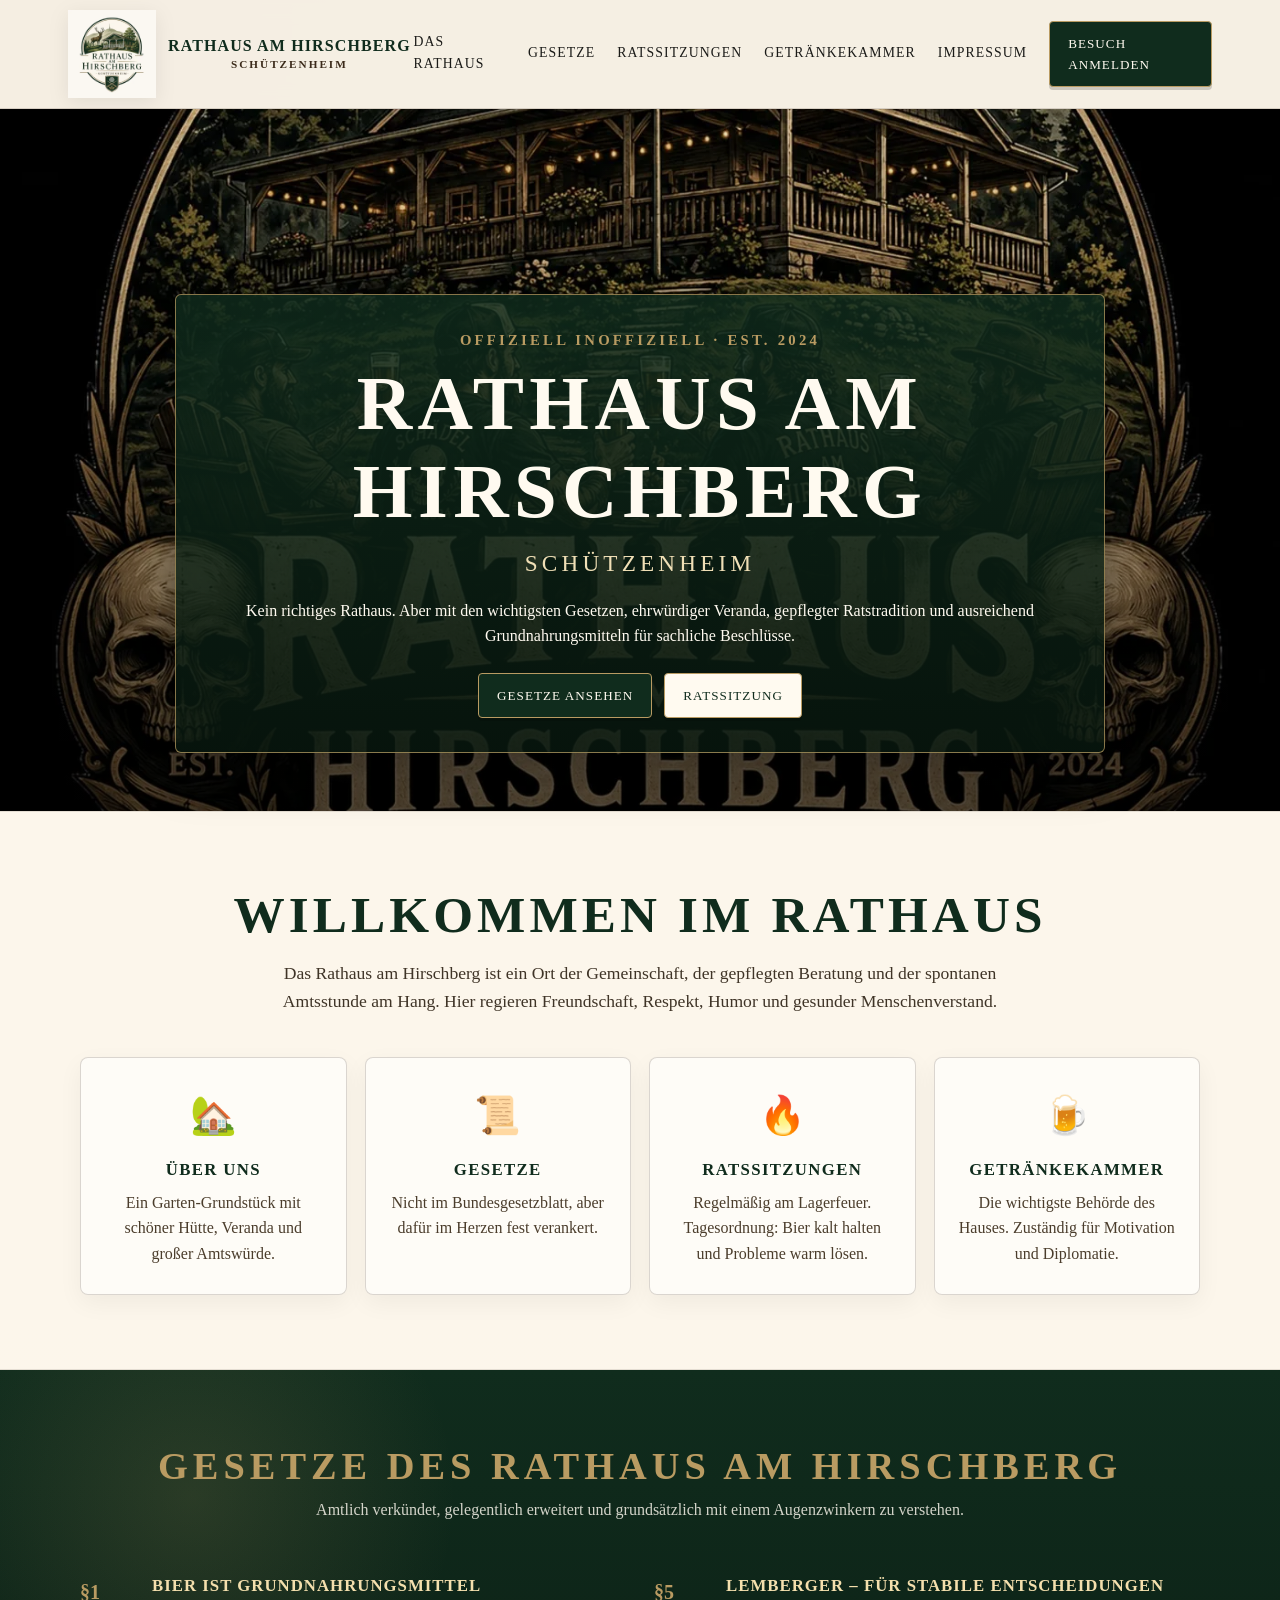
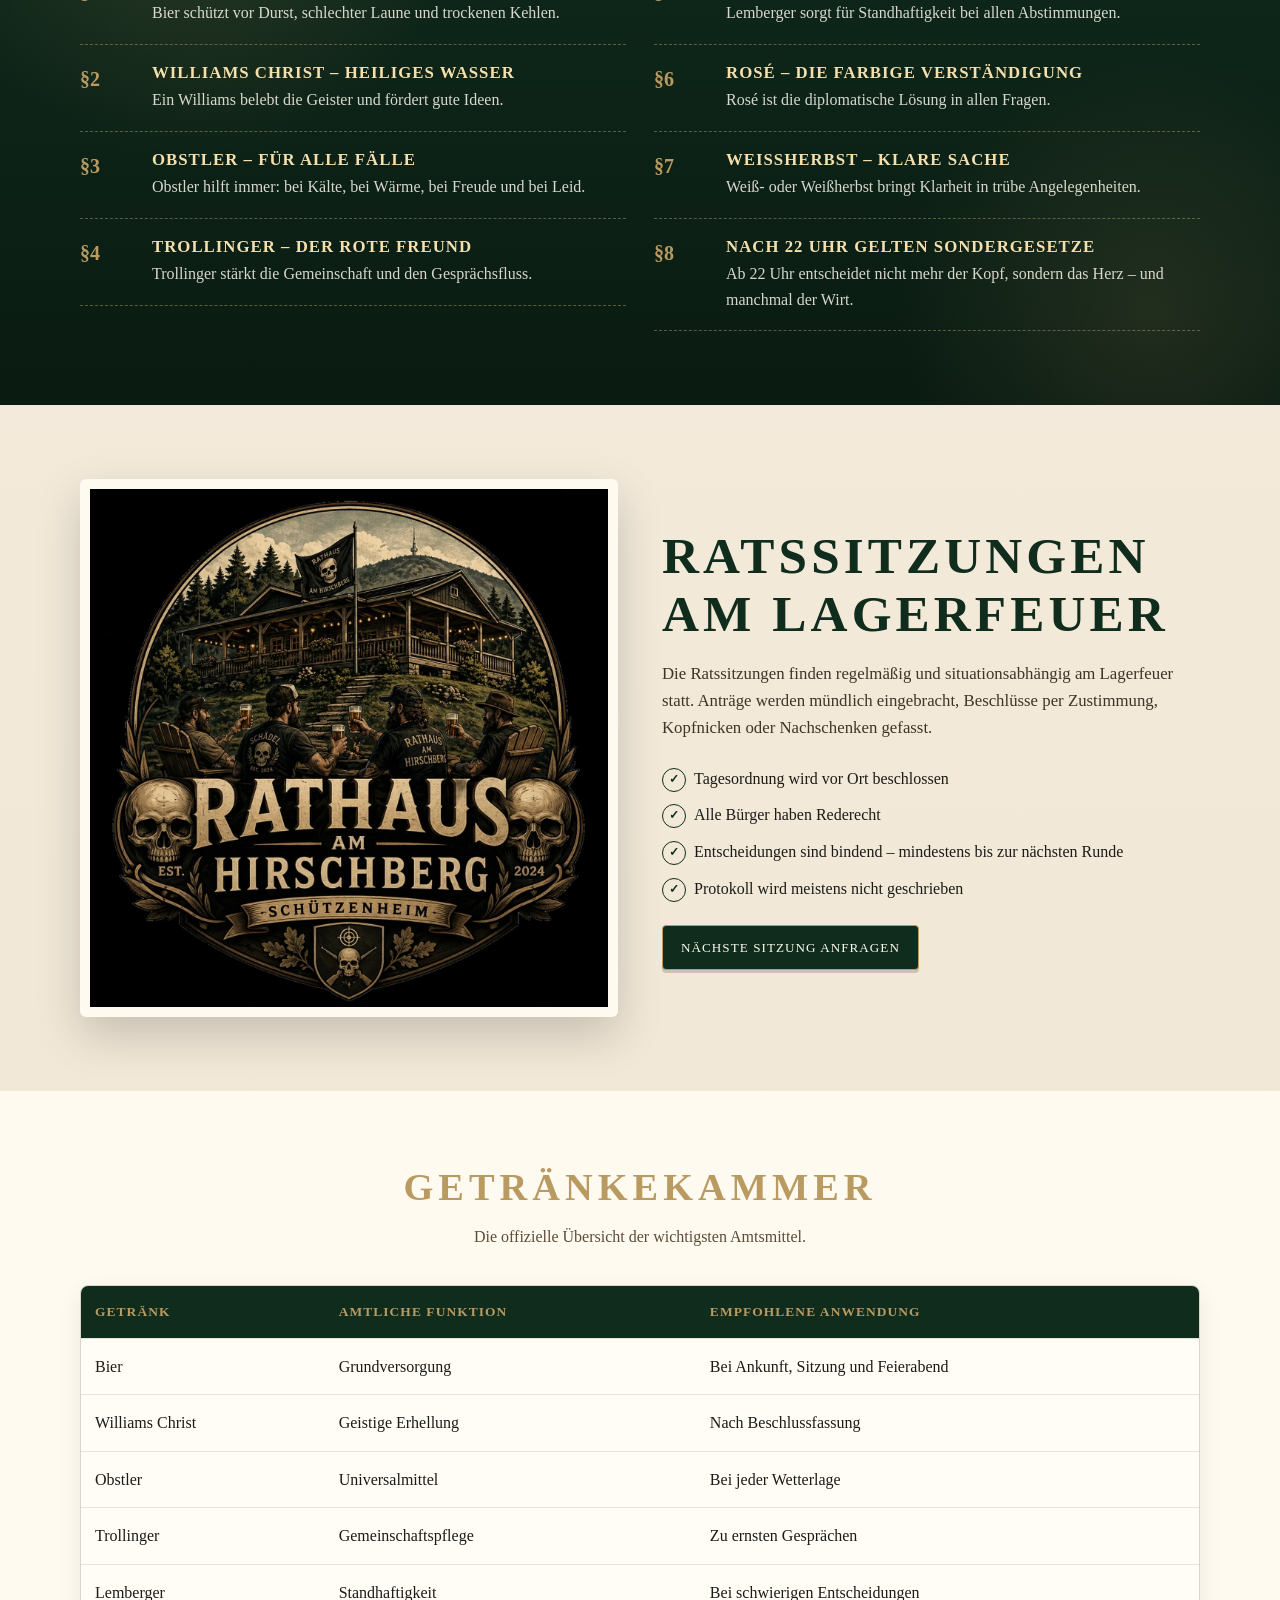
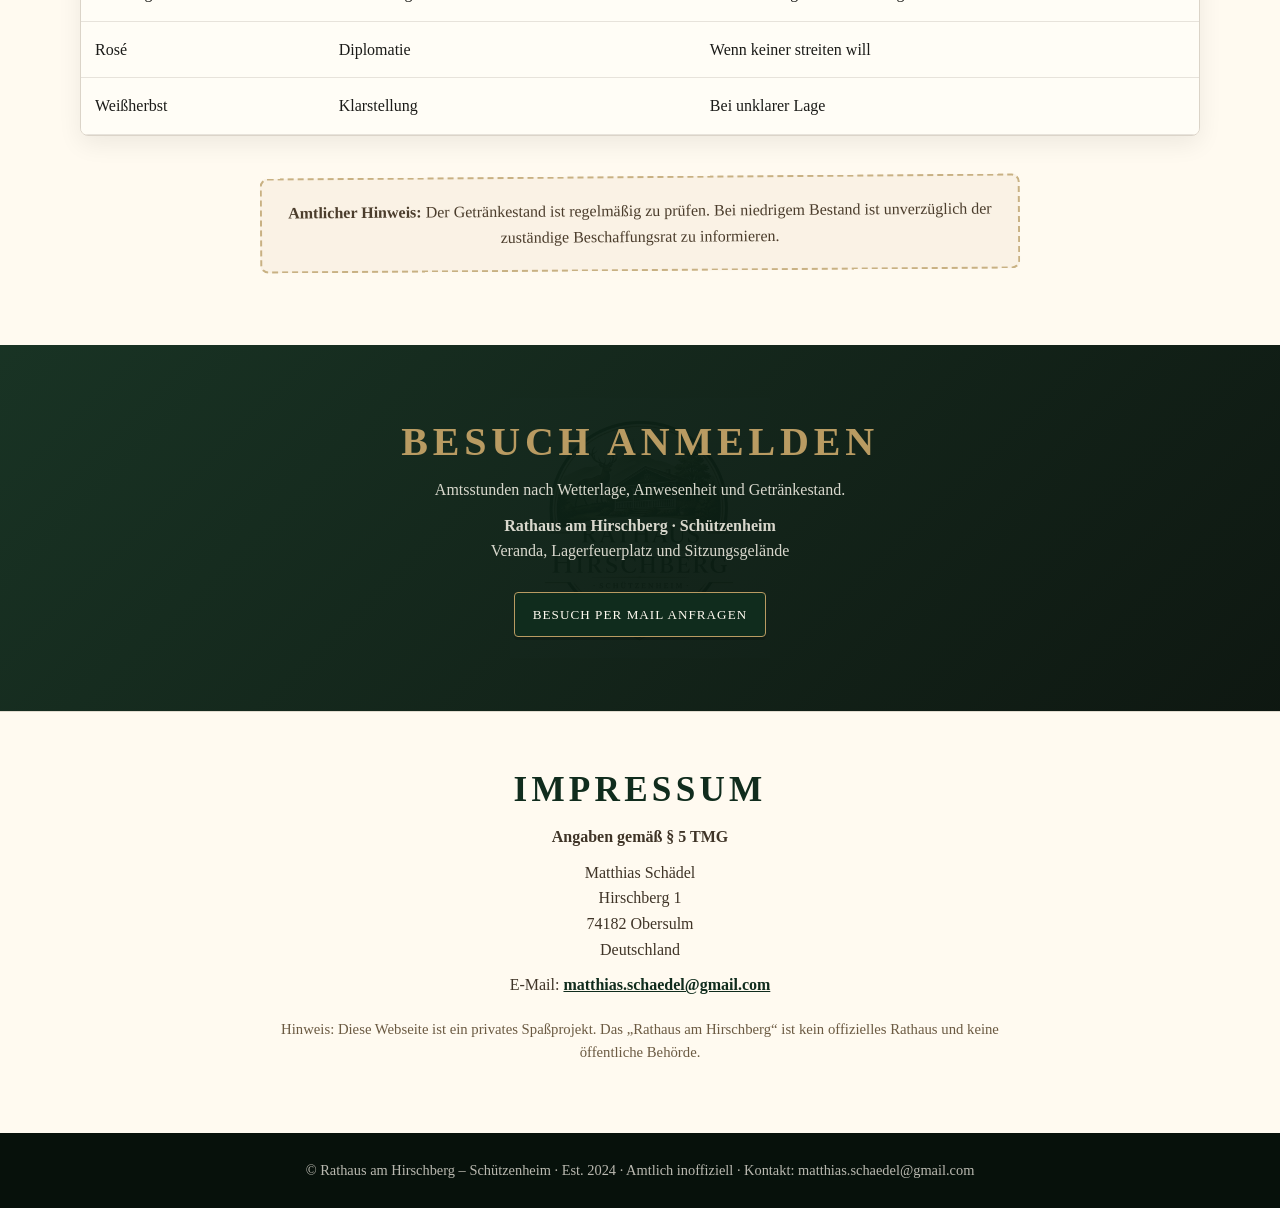
==== index.html @ fd81fd50 "Add files via upload" ====
<!DOCTYPE html>
<html lang="de">
<head>
  <meta charset="UTF-8" />
  <meta name="viewport" content="width=device-width, initial-scale=1.0" />
  <title>Rathaus am Hirschberg – Schützenheim</title>
  <meta name="description" content="Die offizielle, inoffizielle Webseite des Rathaus am Hirschberg – Schützenheim. Seriös im Auftritt, lustig im Betrieb." />
  <link rel="preload" as="image" href="betrieb-rathaus-hirschberg.webp" type="image/webp" />
  <link rel="icon" href="logo-rathaus-hirschberg.webp" type="image/webp" />

  <style>
    :root{
      --green:#102c1d;
      --green2:#193b27;
      --gold:#b99b62;
      --cream:#f5efe3;
      --paper:#fffaf0;
      --brown:#3b2a1a;
      --text:#1b1b18;
      --muted:#6c5b42;
      --shadow:0 18px 45px rgba(0,0,0,.18);
    }

    *{box-sizing:border-box}
    html{scroll-behavior:smooth}
    body{
      margin:0;
      font-family: Georgia, "Times New Roman", serif;
      color:var(--text);
      background:
        radial-gradient(circle at top left, rgba(185,155,98,.18), transparent 32rem),
        linear-gradient(180deg,var(--cream),#efe3cf);
      line-height:1.6;
    }

    img{max-width:100%;display:block}
    a{color:inherit;text-decoration:none}
    section{padding:74px 20px}
    .container{width:min(1120px,100%);margin:auto}

    .topbar{
      position:sticky;
      top:0;
      z-index:50;
      background:rgba(245,239,227,.96);
      border-bottom:1px solid rgba(59,42,26,.16);
      backdrop-filter: blur(10px);
    }

    .nav{
      width:min(1180px,100%);
      margin:auto;
      display:flex;
      align-items:center;
      justify-content:space-between;
      gap:16px;
      padding:10px 18px;
    }

    .brand{
      display:flex;
      align-items:center;
      gap:12px;
      color:var(--green);
      min-width:0;
    }

    .brand img{
      width:88px;
      height:auto;
      flex:0 0 auto;
      filter:drop-shadow(0 5px 10px rgba(0,0,0,.08));
    }

    .brand-title{
      font-weight:bold;
      letter-spacing:.07em;
      text-transform:uppercase;
      line-height:1.15;
      white-space:nowrap;
    }

    .brand-title small{
      display:block;
      font-size:.7rem;
      color:var(--brown);
      letter-spacing:.18em;
      text-align:center;
      margin-top:2px;
    }

    .links{
      display:flex;
      gap:22px;
      align-items:center;
      font-size:.86rem;
      text-transform:uppercase;
      letter-spacing:.08em;
    }

    .links a:not(.btn){
      padding:8px 0;
      border-bottom:2px solid transparent;
    }

    .links a:hover{
      color:var(--gold);
      border-color:var(--gold);
    }

    .btn{
      display:inline-flex;
      align-items:center;
      justify-content:center;
      gap:8px;
      background:var(--green);
      color:var(--paper);
      padding:11px 18px;
      border-radius:4px;
      border:1px solid var(--gold);
      text-transform:uppercase;
      font-size:.82rem;
      letter-spacing:.08em;
      box-shadow:0 3px 0 rgba(0,0,0,.16);
      transition:.18s ease;
      cursor:pointer;
    }

    .btn:hover{background:var(--green2);transform:translateY(-1px)}
    .btn.light{background:var(--paper);color:var(--green)}
    .btn.light:hover{background:#f0dfbd}

    .mobile-menu{
      display:none;
      position:relative;
    }

    .menu-toggle{
      display:none;
    }

    .hamburger{
      display:none;
      padding:9px 12px;
      border:1px solid rgba(59,42,26,.22);
      border-radius:5px;
      background:#fff8e8;
      color:var(--green);
      font-weight:bold;
      letter-spacing:.08em;
      text-transform:uppercase;
      font-size:.82rem;
    }

    .hero{
      min-height:78vh;
      min-height:78svh;
      background:
        linear-gradient(to bottom, rgba(0,0,0,.08), rgba(0,0,0,.18) 35%, rgba(0,0,0,.62)),
        url("betrieb-rathaus-hirschberg.webp") center/cover no-repeat;
      display:flex;
      align-items:flex-end;
      justify-content:center;
      text-align:center;
      color:var(--paper);
      padding:110px 20px 58px;
    }

    .hero-card{
      width:min(930px,100%);
      background:linear-gradient(180deg,rgba(16,44,29,.82),rgba(8,24,15,.82));
      border:1px solid rgba(185,155,98,.72);
      padding:34px 30px;
      box-shadow:0 18px 50px rgba(0,0,0,.38);
      border-radius:6px;
    }

    .eyebrow{
      margin:0 0 8px;
      text-transform:uppercase;
      letter-spacing:.22em;
      color:var(--gold);
      font-weight:bold;
      font-size:.92rem;
    }

    h1,h2,h3{line-height:1.15;margin:0;color:inherit}
    h1{
      font-size:clamp(2.35rem,6vw,5.2rem);
      letter-spacing:.07em;
      text-transform:uppercase;
      text-wrap:balance;
    }

    .subtitle{
      font-size:clamp(1.1rem,2.3vw,1.45rem);
      letter-spacing:.18em;
      text-transform:uppercase;
      margin:.5rem 0 1rem;
      color:#f0dfb6;
    }

    .hero p:last-child{
      font-size:clamp(1rem,2vw,1.16rem);
      margin:0 auto;
      max-width:790px;
      text-wrap:balance;
    }

    .quick-actions{
      display:flex;
      justify-content:center;
      flex-wrap:wrap;
      gap:12px;
      margin-top:24px;
    }

    .intro{
      text-align:center;
      background:rgba(255,250,240,.76);
      border-top:1px solid rgba(59,42,26,.12);
      border-bottom:1px solid rgba(59,42,26,.12);
    }

    .intro h2,
    .split h2,
    .drinks h2{
      color:var(--green);
      font-size:clamp(2rem,4vw,3.5rem);
      text-transform:uppercase;
      letter-spacing:.08em;
      margin-bottom:14px;
      text-wrap:balance;
    }

    .lead{
      max-width:780px;
      margin:0 auto;
      font-size:1.1rem;
      color:#3f3427;
    }

    .cards{
      display:grid;
      grid-template-columns:repeat(4,1fr);
      gap:18px;
      margin-top:42px;
    }

    .card{
      background:rgba(255,255,255,.62);
      border:1px solid rgba(59,42,26,.18);
      padding:28px 22px;
      min-height:220px;
      border-radius:8px;
      box-shadow:0 8px 24px rgba(0,0,0,.05);
    }

    .icon{font-size:2.35rem;margin-bottom:14px}
    .card h3{
      color:var(--green);
      text-transform:uppercase;
      letter-spacing:.08em;
      font-size:1.05rem;
      margin-bottom:10px;
    }
    .card p{margin:0;color:#4b3d2c}

    .laws{
      background:
        radial-gradient(circle at 15% 20%, rgba(185,155,98,.16), transparent 22%),
        radial-gradient(circle at 90% 85%, rgba(185,155,98,.13), transparent 20%),
        linear-gradient(180deg,var(--green),#0a1b12);
      color:var(--paper);
    }

    .section-title{
      text-align:center;
      margin-bottom:36px;
    }

    .section-title h2{
      color:var(--gold);
      text-transform:uppercase;
      letter-spacing:.13em;
      font-size:clamp(1.75rem,3vw,2.75rem);
      text-wrap:balance;
    }

    .section-title p{
      margin:8px auto 0;
      max-width:760px;
      color:rgba(255,250,240,.82);
    }

    .law-grid{
      display:grid;
      grid-template-columns:1fr 1fr;
      gap:28px;
    }

    .law{
      display:grid;
      grid-template-columns:56px 1fr;
      gap:16px;
      padding:18px 0;
      border-bottom:1px dashed rgba(185,155,98,.48);
    }

    .law-no{
      color:var(--gold);
      font-size:1.25rem;
      font-weight:bold;
    }

    .law h3{
      color:#f4dfad;
      font-size:1.05rem;
      text-transform:uppercase;
      letter-spacing:.06em;
      margin-bottom:5px;
    }

    .law p{margin:0;color:rgba(255,250,240,.84)}

    .split{
      display:grid;
      grid-template-columns:1fr 1fr;
      gap:44px;
      align-items:center;
    }

    .image-frame{
      border:10px solid var(--paper);
      box-shadow:var(--shadow);
      border-radius:6px;
      overflow:hidden;
      background:var(--paper);
    }

    .split p{color:#3f3427;font-size:1.05rem}

    .list{
      list-style:none;
      padding:0;
      margin:24px 0;
    }

    .list li{
      margin:11px 0;
      padding-left:32px;
      position:relative;
    }

    .list li::before{
      content:"✓";
      position:absolute;
      left:0;
      top:2px;
      color:var(--green);
      font-weight:bold;
      border:1px solid var(--green);
      width:22px;
      height:22px;
      border-radius:50%;
      text-align:center;
      line-height:20px;
      font-size:.78rem;
    }

    .drinks{
      background:var(--paper);
    }

    .table-wrap{
      overflow-x:auto;
      -webkit-overflow-scrolling:touch;
      border-radius:8px;
      box-shadow:0 8px 25px rgba(0,0,0,.07);
      border:1px solid rgba(59,42,26,.18);
    }

    .drink-table{
      width:100%;
      min-width:720px;
      border-collapse:collapse;
      background:#fffdf6;
    }

    .drink-table th,.drink-table td{
      text-align:left;
      padding:15px 14px;
      border-bottom:1px solid rgba(59,42,26,.12);
      vertical-align:top;
    }

    .drink-table th{
      background:var(--green);
      color:var(--gold);
      text-transform:uppercase;
      letter-spacing:.08em;
      font-size:.84rem;
    }

    .stamp{
      margin:40px auto 0;
      width:min(760px,100%);
      border:2px dashed rgba(185,155,98,.75);
      padding:20px;
      text-align:center;
      color:#4b3d2c;
      background:rgba(185,155,98,.08);
      border-radius:8px;
      transform:rotate(-.4deg);
    }

    .contact{
      background:
        linear-gradient(135deg,rgba(16,44,29,.96),rgba(7,17,11,.97)),
        url("logo-rathaus-hirschberg.webp") center/260px no-repeat;
      color:var(--paper);
      text-align:center;
    }

    .contact h2{
      color:var(--gold);
      text-transform:uppercase;
      letter-spacing:.12em;
      font-size:clamp(1.8rem,4vw,2.5rem);
      margin-bottom:12px;
    }

    .contact p{max-width:720px;margin:10px auto;color:rgba(255,250,240,.84)}
    .contact .btn{margin-top:18px}


    .impressum{
      background:var(--paper);
      color:var(--text);
      text-align:center;
      border-top:1px solid rgba(59,42,26,.15);
      padding:58px 20px;
    }
    .impressum h2{
      color:var(--green);
      text-transform:uppercase;
      letter-spacing:.12em;
      font-size:clamp(1.6rem,3vw,2.2rem);
      margin-bottom:14px;
    }
    .impressum p{
      max-width:760px;
      margin:10px auto;
      color:#3f3427;
    }
    .impressum a{
      color:var(--green);
      text-decoration:underline;
      font-weight:bold;
    }
    .impressum .small{
      font-size:.92rem;
      color:#6b5a42;
      margin-top:20px;
    }

    footer{
      background:#07110b;
      color:rgba(255,250,240,.72);
      text-align:center;
      padding:26px 20px;
      font-size:.9rem;
    }

    @media (max-width:980px){
      .links{display:none}
      .hamburger{display:inline-flex}
      .mobile-menu{
        display:block;
      }
      .mobile-panel{
        display:none;
        position:absolute;
        right:0;
        top:46px;
        width:min(86vw,320px);
        background:var(--paper);
        border:1px solid rgba(59,42,26,.2);
        border-radius:8px;
        box-shadow:var(--shadow);
        overflow:hidden;
      }
      .mobile-panel a{
        display:block;
        padding:15px 18px;
        border-bottom:1px solid rgba(59,42,26,.12);
        text-transform:uppercase;
        letter-spacing:.08em;
        font-size:.9rem;
        color:var(--green);
      }
      .mobile-panel a:last-child{border-bottom:0}
      .menu-toggle:checked ~ .mobile-panel{display:block}

      .cards{grid-template-columns:1fr 1fr}
      .law-grid,.split{grid-template-columns:1fr}
      .split .image-frame{order:-1}
    }

    @media (max-width:650px){
      section{padding:56px 16px}
      .nav{padding:8px 12px}
      .brand{gap:9px}
      .brand img{width:64px}
      .brand-title{
        font-size:.9rem;
        letter-spacing:.04em;
      }
      .brand-title small{
        font-size:.58rem;
        letter-spacing:.12em;
      }
      .hamburger{
        padding:8px 10px;
        font-size:.76rem;
      }

      .hero{
        min-height:78svh;
        padding:90px 14px 24px;
        background-position:center top;
      }

      .hero-card{
        padding:22px 16px;
        border-radius:8px;
      }

      .eyebrow{
        font-size:.78rem;
        letter-spacing:.14em;
      }

      h1{
        font-size:2.2rem;
        letter-spacing:.04em;
      }

      .subtitle{
        font-size:.95rem;
        letter-spacing:.12em;
      }

      .quick-actions .btn{
        width:100%;
        max-width:300px;
      }

      .cards{grid-template-columns:1fr}
      .card{
        min-height:auto;
        padding:24px 20px;
      }

      .law{
        grid-template-columns:46px 1fr;
        gap:12px;
        padding:16px 0;
      }

      .law h3{font-size:.96rem}
      .law p{font-size:.95rem}

      .image-frame{
        border-width:6px;
      }

      .stamp{
        padding:16px;
        font-size:.95rem;
      }
    }

    @media (max-width:380px){
      .brand-title{display:none}
      .brand img{width:70px}
      h1{font-size:1.95rem}
    }
  </style>
</head>

<body>
  <header class="topbar">
    <nav class="nav">
      <a class="brand" href="#home" aria-label="Zur Startseite">
        <img src="logo-rathaus-hirschberg.webp" alt="Logo Rathaus am Hirschberg">
        <span class="brand-title">Rathaus am Hirschberg <small>Schützenheim</small></span>
      </a>

      <div class="links">
        <a href="#rathaus">Das Rathaus</a>
        <a href="#gesetze">Gesetze</a>
        <a href="#ratssitzungen">Ratssitzungen</a>
        <a href="#getraenke">Getränkekammer</a>
        <a href="#impressum">Impressum</a>
        <a class="btn" href="#kontakt">Besuch anmelden</a>
      </div>

      <div class="mobile-menu">
        <input class="menu-toggle" type="checkbox" id="menu-toggle" />
        <label class="hamburger" for="menu-toggle">Menü</label>
        <div class="mobile-panel">
          <a href="#rathaus">Das Rathaus</a>
          <a href="#gesetze">Gesetze</a>
          <a href="#ratssitzungen">Ratssitzungen</a>
          <a href="#getraenke">Getränkekammer</a>
          <a href="#impressum">Impressum</a>
          <a href="#kontakt">Besuch anmelden</a>
        </div>
      </div>
    </nav>
  </header>

  <main id="home">
    <section class="hero">
      <div class="hero-card">
        <p class="eyebrow">Offiziell inoffiziell · Est. 2024</p>
        <h1>Rathaus am Hirschberg</h1>
        <div class="subtitle">Schützenheim</div>
        <p>Kein richtiges Rathaus. Aber mit den wichtigsten Gesetzen, ehrwürdiger Veranda, gepflegter Ratstradition und ausreichend Grundnahrungsmitteln für sachliche Beschlüsse.</p>
        <div class="quick-actions">
          <a class="btn" href="#gesetze">Gesetze ansehen</a>
          <a class="btn light" href="#ratssitzungen">Ratssitzung</a>
        </div>
      </div>
    </section>

    <section class="intro" id="rathaus">
      <div class="container">
        <h2>Willkommen im Rathaus</h2>
        <p class="lead">Das Rathaus am Hirschberg ist ein Ort der Gemeinschaft, der gepflegten Beratung und der spontanen Amtsstunde am Hang. Hier regieren Freundschaft, Respekt, Humor und gesunder Menschenverstand.</p>

        <div class="cards">
          <div class="card">
            <div class="icon">🏡</div>
            <h3>Über uns</h3>
            <p>Ein Garten-Grundstück mit schöner Hütte, Veranda und großer Amtswürde.</p>
          </div>
          <div class="card">
            <div class="icon">📜</div>
            <h3>Gesetze</h3>
            <p>Nicht im Bundesgesetzblatt, aber dafür im Herzen fest verankert.</p>
          </div>
          <div class="card">
            <div class="icon">🔥</div>
            <h3>Ratssitzungen</h3>
            <p>Regelmäßig am Lagerfeuer. Tagesordnung: Bier kalt halten und Probleme warm lösen.</p>
          </div>
          <div class="card">
            <div class="icon">🍺</div>
            <h3>Getränkekammer</h3>
            <p>Die wichtigste Behörde des Hauses. Zuständig für Motivation und Diplomatie.</p>
          </div>
        </div>
      </div>
    </section>

    <section class="laws" id="gesetze">
      <div class="container">
        <div class="section-title">
          <h2>Gesetze des Rathaus am Hirschberg</h2>
          <p>Amtlich verkündet, gelegentlich erweitert und grundsätzlich mit einem Augenzwinkern zu verstehen.</p>
        </div>

        <div class="law-grid">
          <div>
            <article class="law"><div class="law-no">§1</div><div><h3>Bier ist Grundnahrungsmittel</h3><p>Bier schützt vor Durst, schlechter Laune und trockenen Kehlen.</p></div></article>
            <article class="law"><div class="law-no">§2</div><div><h3>Williams Christ – heiliges Wasser</h3><p>Ein Williams belebt die Geister und fördert gute Ideen.</p></div></article>
            <article class="law"><div class="law-no">§3</div><div><h3>Obstler – für alle Fälle</h3><p>Obstler hilft immer: bei Kälte, bei Wärme, bei Freude und bei Leid.</p></div></article>
            <article class="law"><div class="law-no">§4</div><div><h3>Trollinger – der rote Freund</h3><p>Trollinger stärkt die Gemeinschaft und den Gesprächsfluss.</p></div></article>
          </div>
          <div>
            <article class="law"><div class="law-no">§5</div><div><h3>Lemberger – für stabile Entscheidungen</h3><p>Lemberger sorgt für Standhaftigkeit bei allen Abstimmungen.</p></div></article>
            <article class="law"><div class="law-no">§6</div><div><h3>Rosé – die farbige Verständigung</h3><p>Rosé ist die diplomatische Lösung in allen Fragen.</p></div></article>
            <article class="law"><div class="law-no">§7</div><div><h3>Weißherbst – klare Sache</h3><p>Weiß- oder Weißherbst bringt Klarheit in trübe Angelegenheiten.</p></div></article>
            <article class="law"><div class="law-no">§8</div><div><h3>Nach 22 Uhr gelten Sondergesetze</h3><p>Ab 22 Uhr entscheidet nicht mehr der Kopf, sondern das Herz – und manchmal der Wirt.</p></div></article>
          </div>
        </div>
      </div>
    </section>

    <section id="ratssitzungen">
      <div class="container split">
        <div class="image-frame">
          <img src="betrieb-rathaus-hirschberg.webp" alt="Ratsbetrieb am Hirschberg">
        </div>
        <div>
          <h2>Ratssitzungen am Lagerfeuer</h2>
          <p>Die Ratssitzungen finden regelmäßig und situationsabhängig am Lagerfeuer statt. Anträge werden mündlich eingebracht, Beschlüsse per Zustimmung, Kopfnicken oder Nachschenken gefasst.</p>
          <ul class="list">
            <li>Tagesordnung wird vor Ort beschlossen</li>
            <li>Alle Bürger haben Rederecht</li>
            <li>Entscheidungen sind bindend – mindestens bis zur nächsten Runde</li>
            <li>Protokoll wird meistens nicht geschrieben</li>
          </ul>
          <a class="btn" href="#kontakt">Nächste Sitzung anfragen</a>
        </div>
      </div>
    </section>

    <section class="drinks" id="getraenke">
      <div class="container">
        <div class="section-title">
          <h2>Getränkekammer</h2>
          <p style="color:#5b4c38">Die offizielle Übersicht der wichtigsten Amtsmittel.</p>
        </div>

        <div class="table-wrap">
          <table class="drink-table">
            <thead>
              <tr>
                <th>Getränk</th>
                <th>Amtliche Funktion</th>
                <th>Empfohlene Anwendung</th>
              </tr>
            </thead>
            <tbody>
              <tr><td>Bier</td><td>Grundversorgung</td><td>Bei Ankunft, Sitzung und Feierabend</td></tr>
              <tr><td>Williams Christ</td><td>Geistige Erhellung</td><td>Nach Beschlussfassung</td></tr>
              <tr><td>Obstler</td><td>Universalmittel</td><td>Bei jeder Wetterlage</td></tr>
              <tr><td>Trollinger</td><td>Gemeinschaftspflege</td><td>Zu ernsten Gesprächen</td></tr>
              <tr><td>Lemberger</td><td>Standhaftigkeit</td><td>Bei schwierigen Entscheidungen</td></tr>
              <tr><td>Rosé</td><td>Diplomatie</td><td>Wenn keiner streiten will</td></tr>
              <tr><td>Weißherbst</td><td>Klarstellung</td><td>Bei unklarer Lage</td></tr>
            </tbody>
          </table>
        </div>

        <div class="stamp">
          <strong>Amtlicher Hinweis:</strong> Der Getränkestand ist regelmäßig zu prüfen. Bei niedrigem Bestand ist unverzüglich der zuständige Beschaffungsrat zu informieren.
        </div>
      </div>
    </section>

    <section class="contact" id="kontakt">
      <div class="container">
        <h2>Besuch anmelden</h2>
        <p>Amtsstunden nach Wetterlage, Anwesenheit und Getränkestand.</p>
        <p><strong>Rathaus am Hirschberg · Schützenheim</strong><br>Veranda, Lagerfeuerplatz und Sitzungsgelände</p>
        <a class="btn" href="mailto:matthias.schaedel@gmail.com?subject=Besuchsanfrage Rathaus am Hirschberg">Besuch per Mail anfragen</a>
      </div>
    </section>

    <section class="impressum" id="impressum">
      <div class="container">
        <h2>Impressum</h2>
        <p><strong>Angaben gemäß § 5 TMG</strong></p>
        <p>
          Matthias Schädel<br>
          Hirschberg 1<br>
          74182 Obersulm<br>
          Deutschland
        </p>
        <p>
          E-Mail: <a href="mailto:matthias.schaedel@gmail.com">matthias.schaedel@gmail.com</a>
        </p>
        <p class="small">
          Hinweis: Diese Webseite ist ein privates Spaßprojekt. Das „Rathaus am Hirschberg“ ist kein offizielles Rathaus und keine öffentliche Behörde.
        </p>
      </div>
    </section>
  </main>

  <footer>
    © Rathaus am Hirschberg – Schützenheim · Est. 2024 · Amtlich inoffiziell · Kontakt: matthias.schaedel@gmail.com
  </footer>
</body>
</html>
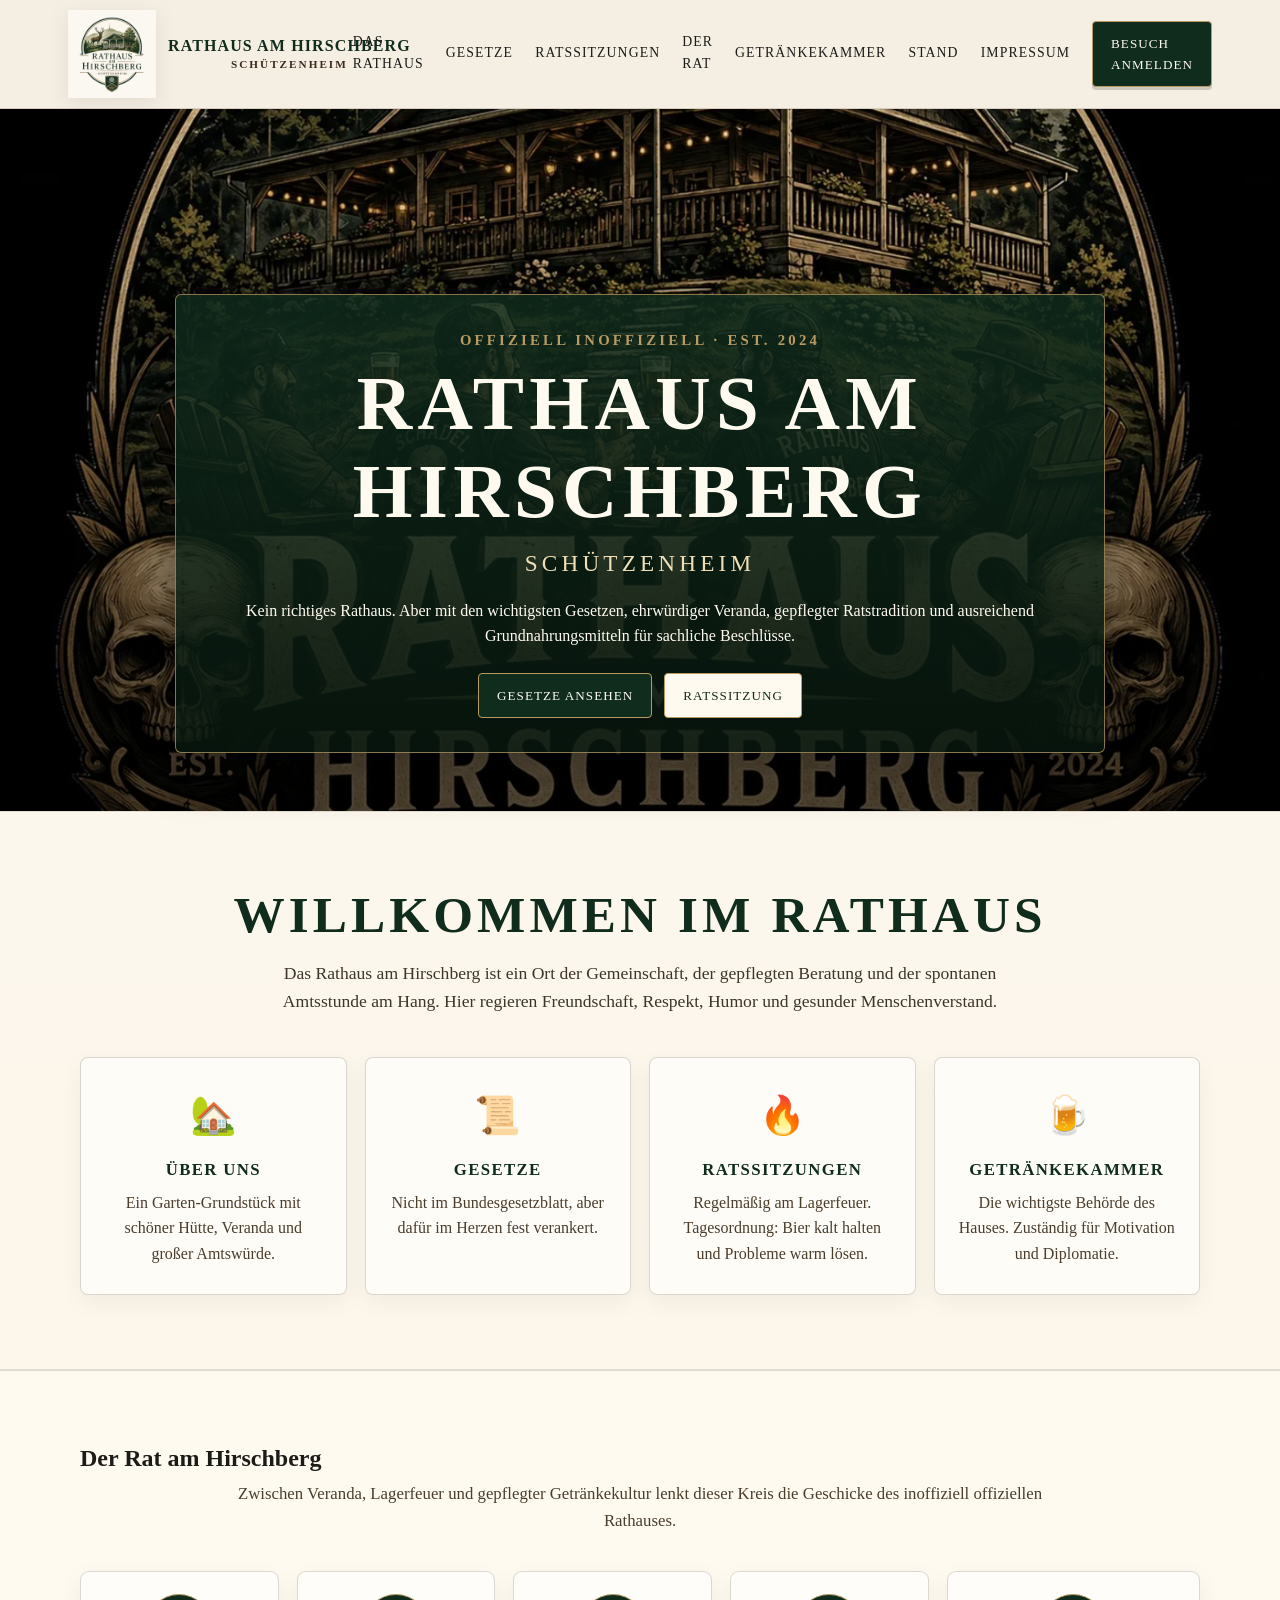
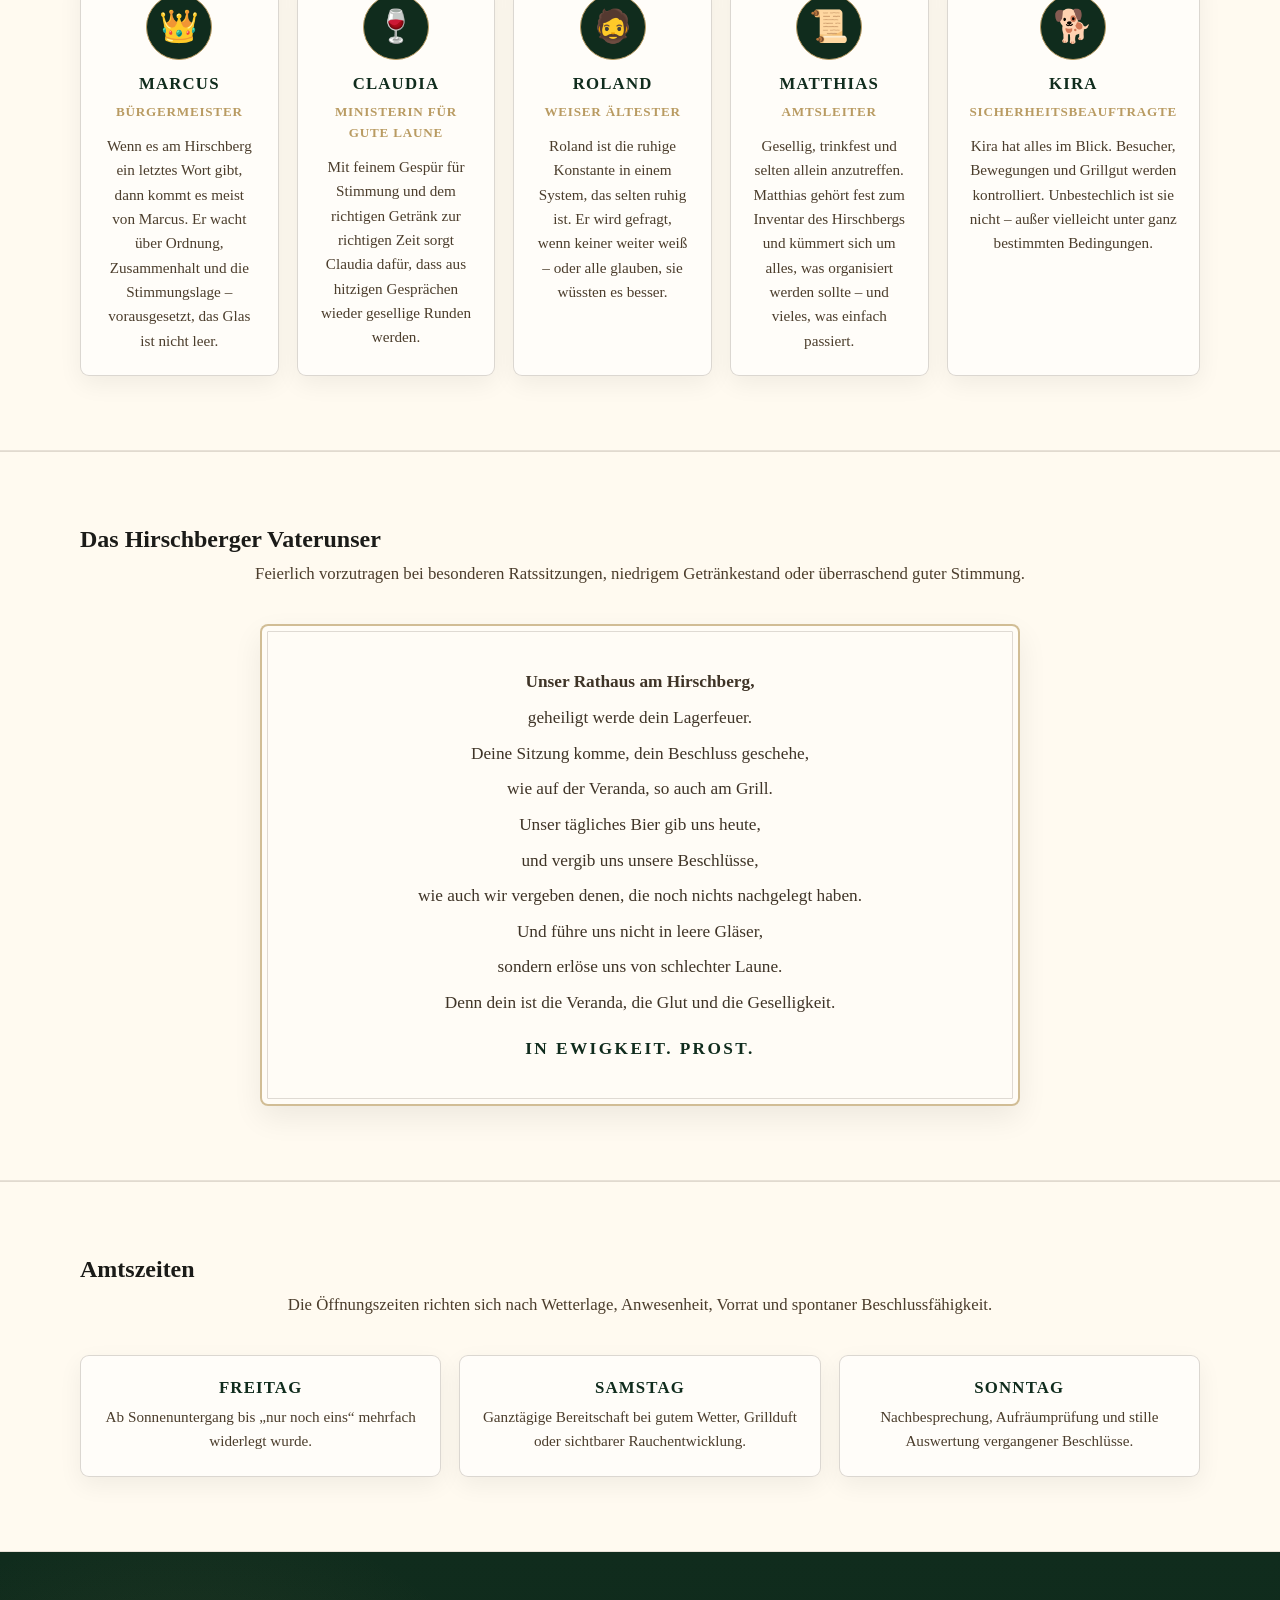
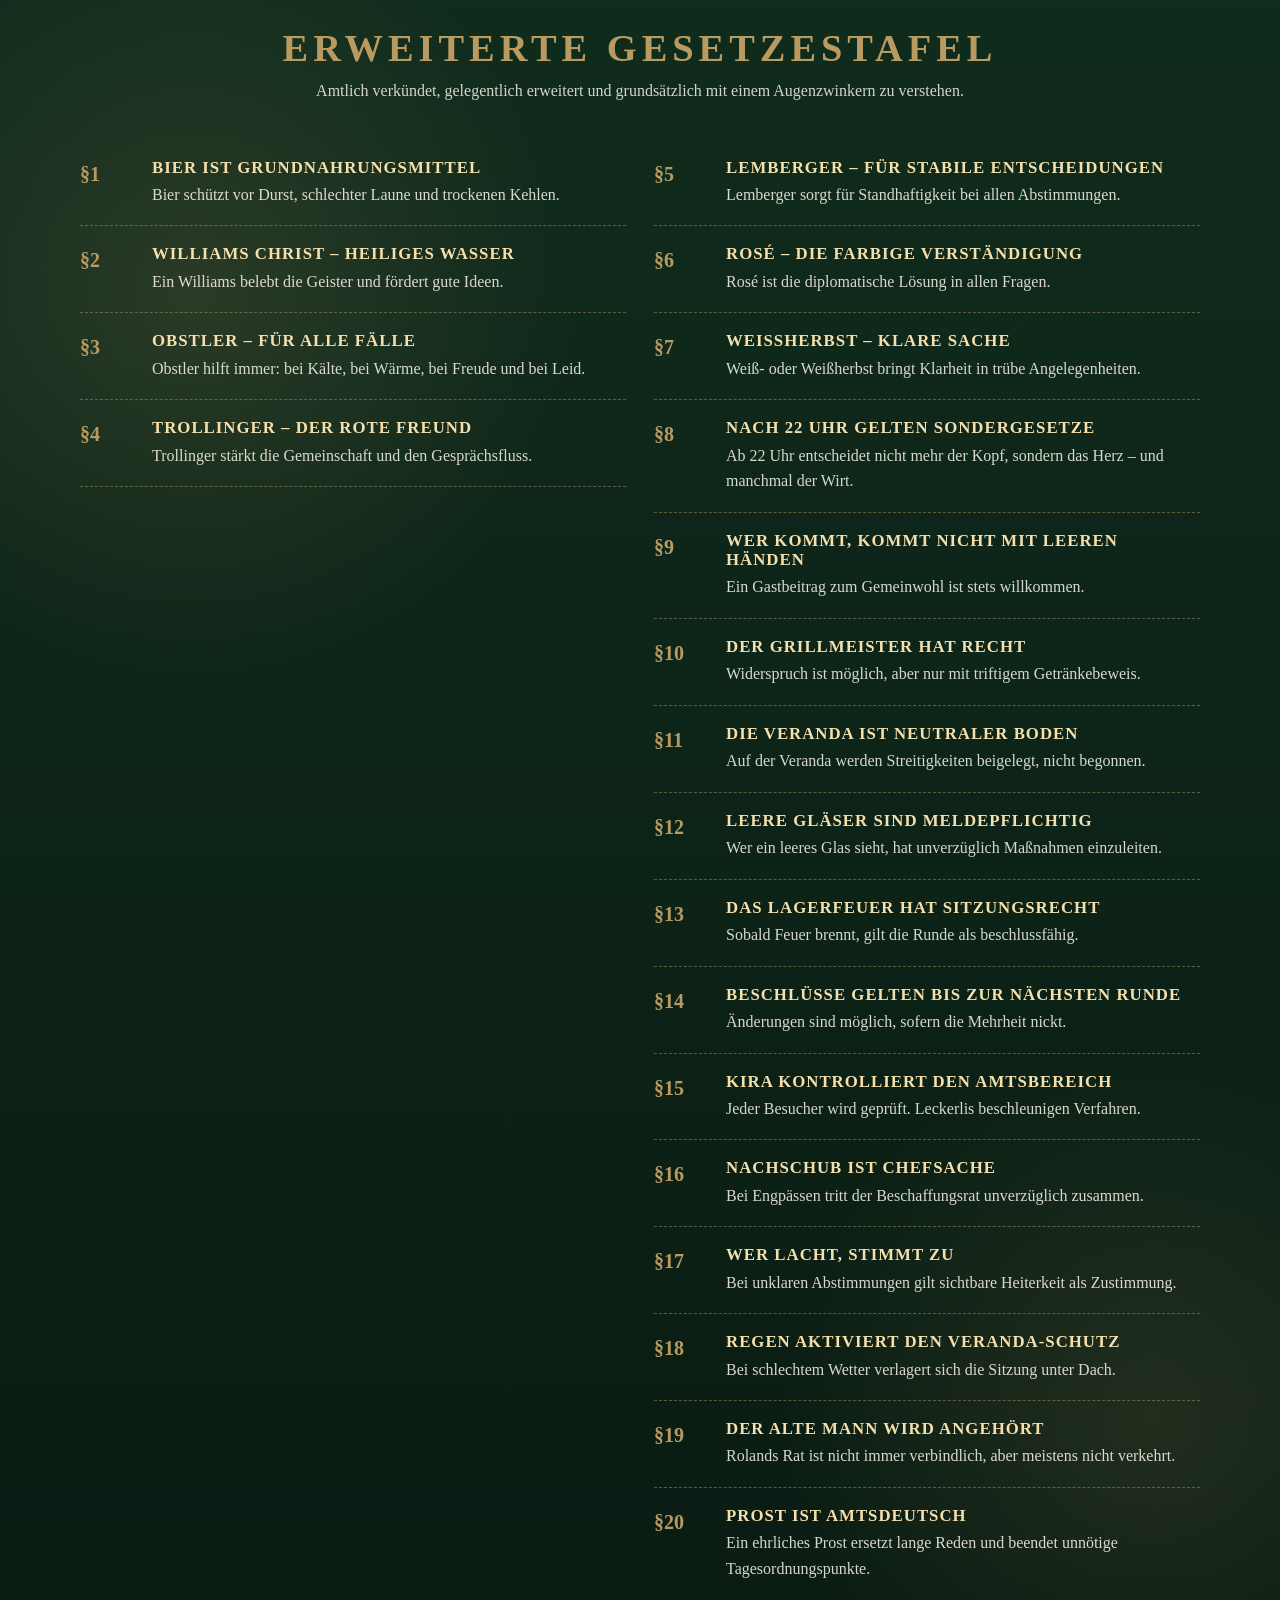
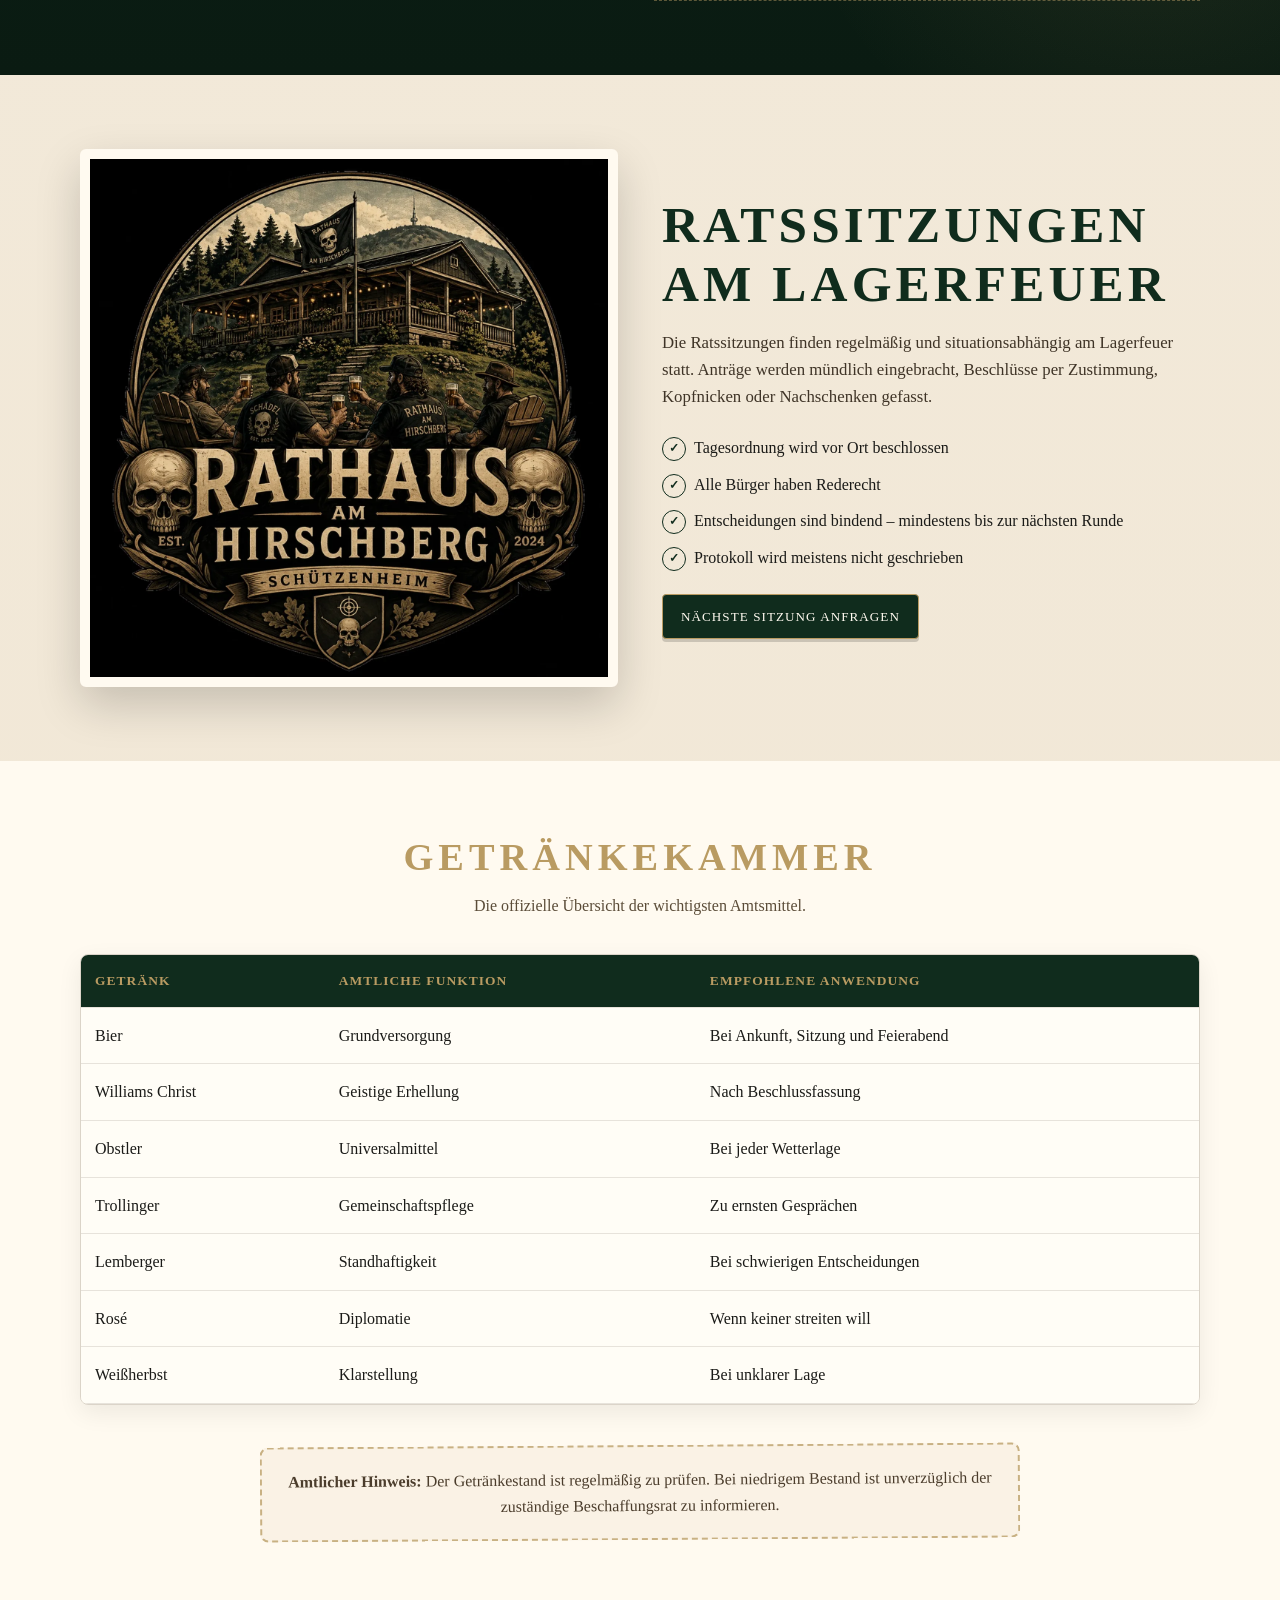
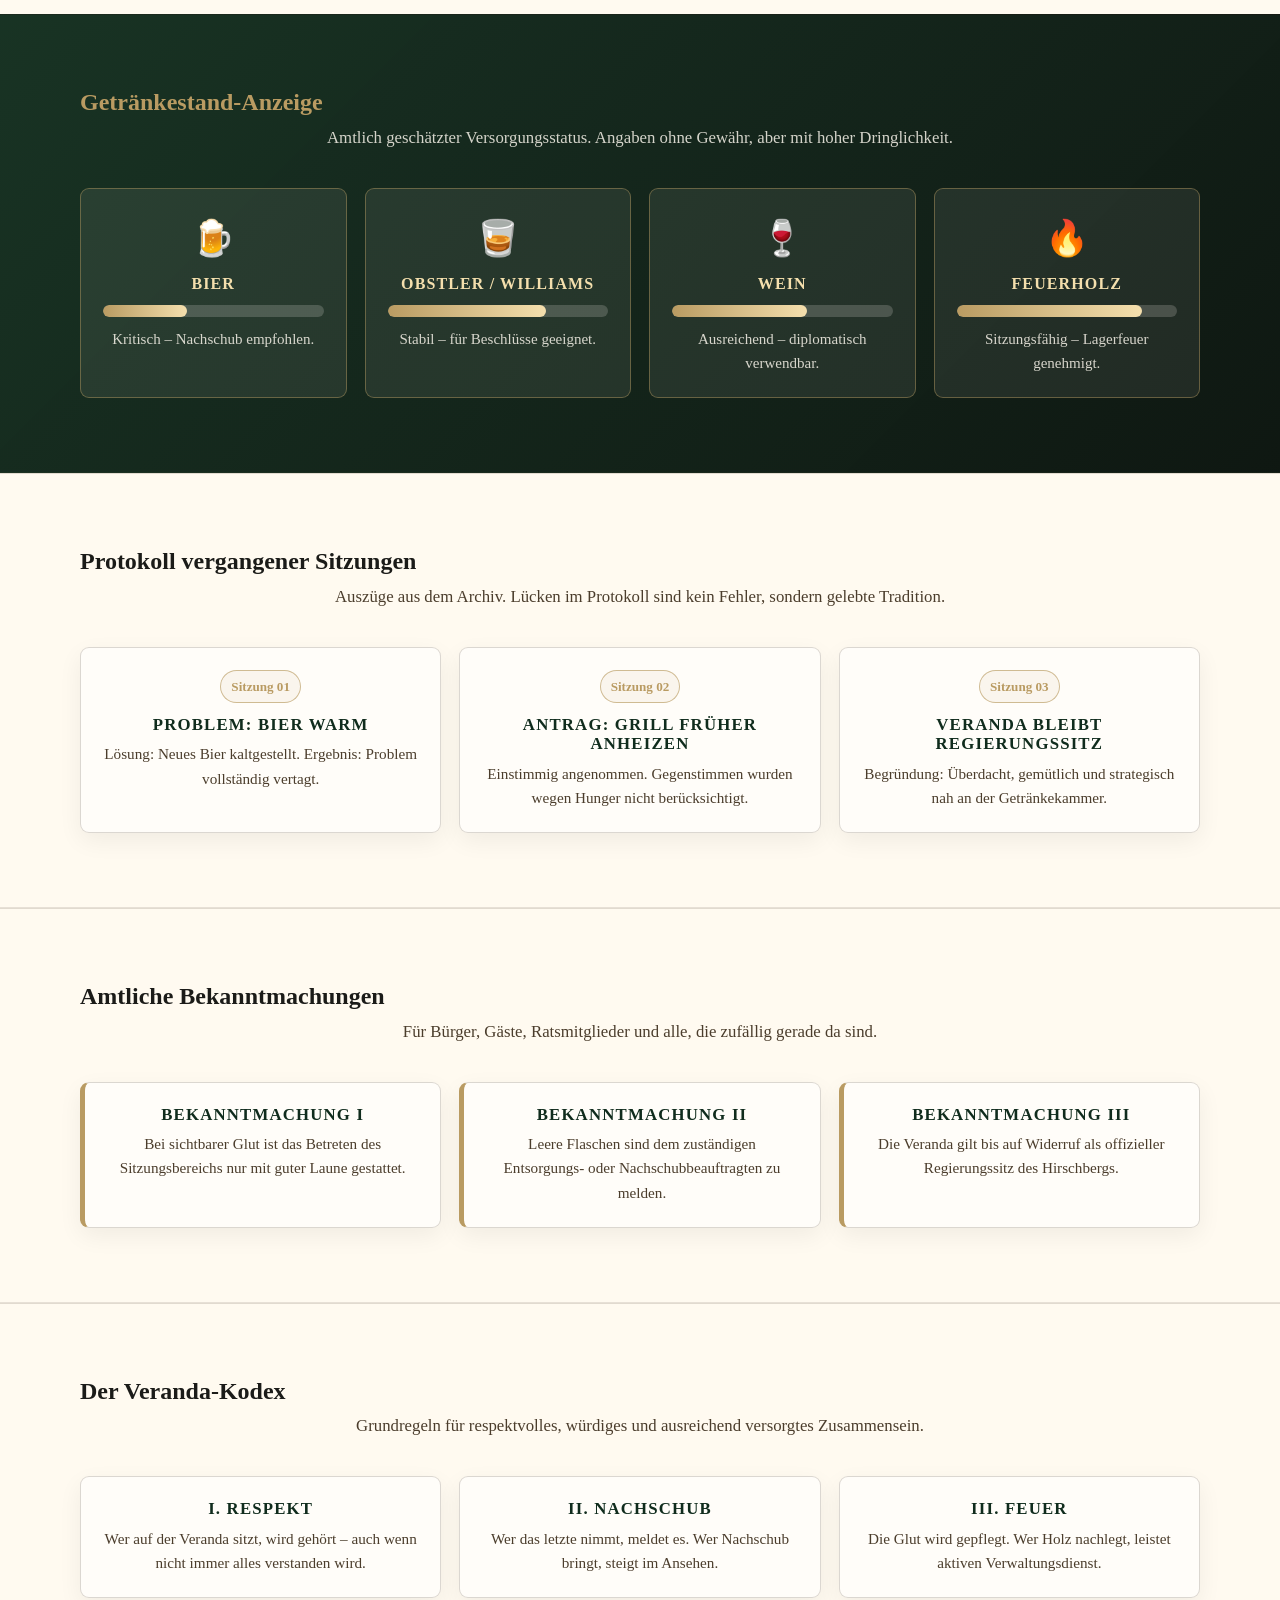
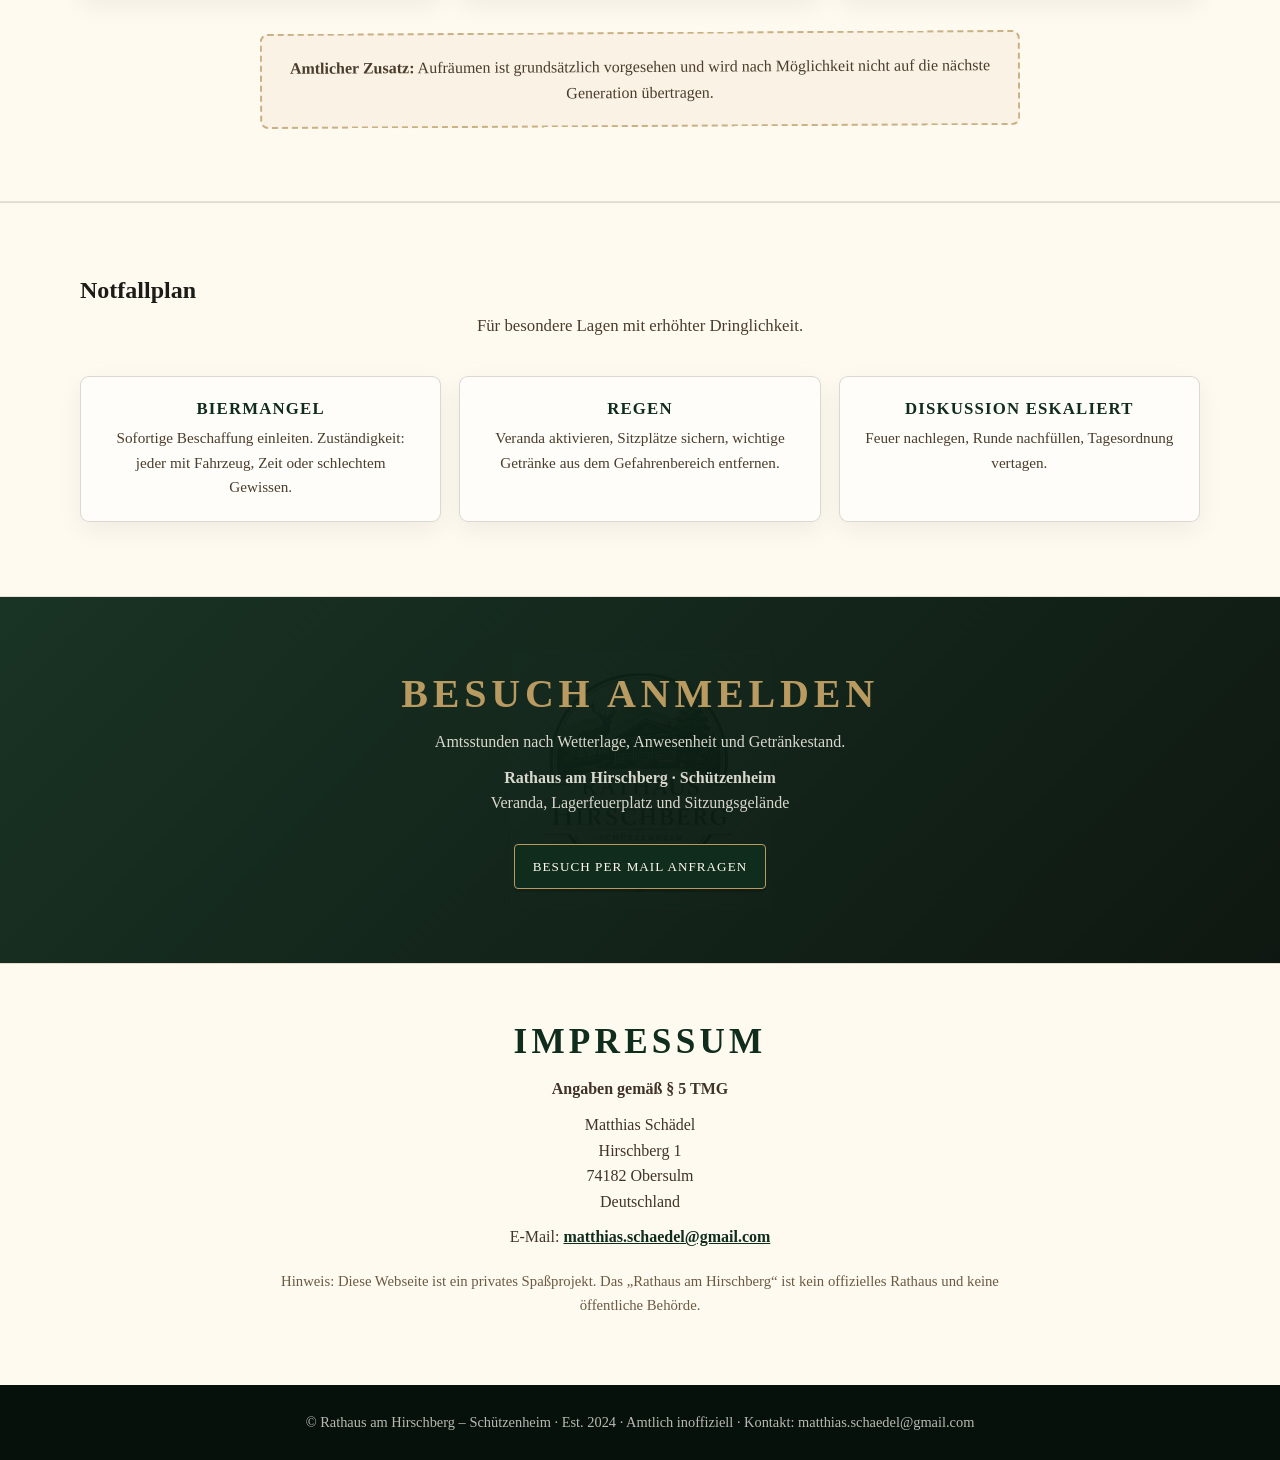
==== commit b8c13e8f: "Add files via upload" ====
--- a/index.html
+++ b/index.html
@@ -464,6 +464,36 @@
       margin-top:20px;
     }
 
+
+    .extra-section{background:var(--paper);color:var(--text);border-top:1px solid rgba(59,42,26,.15);border-bottom:1px solid rgba(59,42,26,.12)}
+    .extra-section.dark{background:linear-gradient(135deg,rgba(16,44,29,.96),rgba(7,17,11,.97));color:var(--paper)}
+    .extra-section.dark h2{color:var(--gold)}
+    .extra-subtitle{max-width:820px;margin:8px auto 36px;text-align:center;color:#4b3d2c;font-size:1.05rem}
+    .extra-section.dark .extra-subtitle{color:rgba(255,250,240,.82)}
+    .team-grid{display:grid;grid-template-columns:repeat(5,1fr);gap:18px;margin-top:34px}
+    .team-card,.info-card,.protocol-card{background:rgba(255,255,255,.62);border:1px solid rgba(59,42,26,.18);border-radius:9px;padding:22px;text-align:center;box-shadow:0 8px 24px rgba(0,0,0,.06)}
+    .team-avatar{width:66px;height:66px;border-radius:50%;display:grid;place-items:center;margin:0 auto 14px;background:var(--green);color:var(--gold);font-size:2rem;border:1px solid var(--gold)}
+    .team-card h3,.info-card h3,.protocol-card h3{color:var(--green);font-size:1.05rem;text-transform:uppercase;letter-spacing:.07em;margin-bottom:8px}
+    .team-role{color:var(--gold);font-weight:bold;margin:0 0 12px;text-transform:uppercase;letter-spacing:.06em;font-size:.82rem}
+    .team-card p:last-child,.info-card p,.protocol-card p{color:#4b3d2c;margin:0;font-size:.95rem}
+    .prayer-box{width:min(760px,100%);margin:0 auto;padding:34px 26px;border:2px solid rgba(185,155,98,.65);outline:1px solid rgba(59,42,26,.16);outline-offset:-8px;background:rgba(255,255,255,.38);text-align:center;box-shadow:0 12px 30px rgba(0,0,0,.07);border-radius:8px}
+    .prayer-box p{margin:8px auto;color:#3f3427;font-size:1.08rem}
+    .prayer-box .amen{margin-top:18px;color:var(--green);font-weight:bold;text-transform:uppercase;letter-spacing:.14em}
+    .info-grid{display:grid;grid-template-columns:repeat(3,1fr);gap:18px}
+    .status-grid{display:grid;grid-template-columns:repeat(4,1fr);gap:18px}
+    .status-card{background:rgba(255,250,240,.08);border:1px solid rgba(185,155,98,.45);border-radius:9px;padding:22px;text-align:center}
+    .status-icon{font-size:2.2rem;margin-bottom:8px}
+    .status-card h3{color:#f4dfad;text-transform:uppercase;letter-spacing:.07em;font-size:1rem;margin-bottom:12px}
+    .status-bar{height:12px;border-radius:99px;background:rgba(255,250,240,.18);overflow:hidden;margin:10px 0}
+    .status-bar span{display:block;height:100%;background:linear-gradient(90deg,var(--gold),#f4dfad);border-radius:99px}
+    .status-card p{color:rgba(255,250,240,.82);margin:8px 0 0;font-size:.94rem}
+    .protocol-grid{display:grid;grid-template-columns:repeat(3,1fr);gap:18px}
+    .protocol-meta{display:inline-block;margin-bottom:12px;padding:5px 10px;border:1px solid rgba(185,155,98,.65);color:var(--gold);background:rgba(185,155,98,.08);border-radius:99px;font-size:.82rem;font-weight:bold}
+    .notice-card{border-left:5px solid var(--gold)}
+    .seal-note{margin:34px auto 0;width:min(760px,100%);border:2px dashed rgba(185,155,98,.75);padding:20px;text-align:center;color:#4b3d2c;background:rgba(185,155,98,.08);border-radius:8px;transform:rotate(-.3deg)}
+    @media(max-width:980px){.team-grid{grid-template-columns:1fr 1fr}.team-card:last-child{grid-column:1/-1}.info-grid,.protocol-grid{grid-template-columns:1fr}.status-grid{grid-template-columns:1fr 1fr}}
+    @media(max-width:650px){.team-grid,.status-grid{grid-template-columns:1fr}.prayer-box{padding:28px 18px}.prayer-box p{font-size:1rem}}
+
     footer{
       background:#07110b;
       color:rgba(255,250,240,.72);
@@ -601,7 +631,9 @@
         <a href="#rathaus">Das Rathaus</a>
         <a href="#gesetze">Gesetze</a>
         <a href="#ratssitzungen">Ratssitzungen</a>
+        <a href="#rat">Der Rat</a>
         <a href="#getraenke">Getränkekammer</a>
+        <a href="#getraenkestand">Stand</a>
         <a href="#impressum">Impressum</a>
         <a class="btn" href="#kontakt">Besuch anmelden</a>
       </div>
@@ -613,6 +645,11 @@
           <a href="#rathaus">Das Rathaus</a>
           <a href="#gesetze">Gesetze</a>
           <a href="#ratssitzungen">Ratssitzungen</a>
+          <a href="#rat">Der Rat</a>
+          <a href="#vaterunser">Vaterunser</a>
+          <a href="#amtszeiten">Amtszeiten</a>
+          <a href="#bekanntmachungen">Bekanntmachungen</a>
+          <a href="#notfallplan">Notfallplan</a>
           <a href="#getraenke">Getränkekammer</a>
           <a href="#impressum">Impressum</a>
           <a href="#kontakt">Besuch anmelden</a>
@@ -665,10 +702,47 @@
       </div>
     </section>
 
+
+    <section class="extra-section" id="rat">
+      <div class="container">
+        <h2>Der Rat am Hirschberg</h2>
+        <p class="extra-subtitle">Zwischen Veranda, Lagerfeuer und gepflegter Getränkekultur lenkt dieser Kreis die Geschicke des inoffiziell offiziellen Rathauses.</p>
+        <div class="team-grid">
+          <article class="team-card"><div class="team-avatar">👑</div><h3>Marcus</h3><p class="team-role">Bürgermeister</p><p>Wenn es am Hirschberg ein letztes Wort gibt, dann kommt es meist von Marcus. Er wacht über Ordnung, Zusammenhalt und die Stimmungslage – vorausgesetzt, das Glas ist nicht leer.</p></article>
+          <article class="team-card"><div class="team-avatar">🍷</div><h3>Claudia</h3><p class="team-role">Ministerin für gute Laune</p><p>Mit feinem Gespür für Stimmung und dem richtigen Getränk zur richtigen Zeit sorgt Claudia dafür, dass aus hitzigen Gesprächen wieder gesellige Runden werden.</p></article>
+          <article class="team-card"><div class="team-avatar">🧔</div><h3>Roland</h3><p class="team-role">Weiser Ältester</p><p>Roland ist die ruhige Konstante in einem System, das selten ruhig ist. Er wird gefragt, wenn keiner weiter weiß – oder alle glauben, sie wüssten es besser.</p></article>
+          <article class="team-card"><div class="team-avatar">📜</div><h3>Matthias</h3><p class="team-role">Amtsleiter</p><p>Gesellig, trinkfest und selten allein anzutreffen. Matthias gehört fest zum Inventar des Hirschbergs und kümmert sich um alles, was organisiert werden sollte – und vieles, was einfach passiert.</p></article>
+          <article class="team-card"><div class="team-avatar">🐕</div><h3>Kira</h3><p class="team-role">Sicherheitsbeauftragte</p><p>Kira hat alles im Blick. Besucher, Bewegungen und Grillgut werden kontrolliert. Unbestechlich ist sie nicht – außer vielleicht unter ganz bestimmten Bedingungen.</p></article>
+        </div>
+      </div>
+    </section>
+
+    <section class="extra-section" id="vaterunser">
+      <div class="container">
+        <h2>Das Hirschberger Vaterunser</h2>
+        <p class="extra-subtitle">Feierlich vorzutragen bei besonderen Ratssitzungen, niedrigem Getränkestand oder überraschend guter Stimmung.</p>
+        <div class="prayer-box">
+          <p><strong>Unser Rathaus am Hirschberg,</strong></p><p>geheiligt werde dein Lagerfeuer.</p><p>Deine Sitzung komme, dein Beschluss geschehe,</p><p>wie auf der Veranda, so auch am Grill.</p><p>Unser tägliches Bier gib uns heute,</p><p>und vergib uns unsere Beschlüsse,</p><p>wie auch wir vergeben denen, die noch nichts nachgelegt haben.</p><p>Und führe uns nicht in leere Gläser,</p><p>sondern erlöse uns von schlechter Laune.</p><p>Denn dein ist die Veranda, die Glut und die Geselligkeit.</p><p class="amen">In Ewigkeit. Prost.</p>
+        </div>
+      </div>
+    </section>
+
+    <section class="extra-section" id="amtszeiten">
+      <div class="container">
+        <h2>Amtszeiten</h2>
+        <p class="extra-subtitle">Die Öffnungszeiten richten sich nach Wetterlage, Anwesenheit, Vorrat und spontaner Beschlussfähigkeit.</p>
+        <div class="info-grid">
+          <article class="info-card"><h3>Freitag</h3><p>Ab Sonnenuntergang bis „nur noch eins“ mehrfach widerlegt wurde.</p></article>
+          <article class="info-card"><h3>Samstag</h3><p>Ganztägige Bereitschaft bei gutem Wetter, Grillduft oder sichtbarer Rauchentwicklung.</p></article>
+          <article class="info-card"><h3>Sonntag</h3><p>Nachbesprechung, Aufräumprüfung und stille Auswertung vergangener Beschlüsse.</p></article>
+        </div>
+      </div>
+    </section>
+
     <section class="laws" id="gesetze">
       <div class="container">
         <div class="section-title">
-          <h2>Gesetze des Rathaus am Hirschberg</h2>
+          <h2>Erweiterte Gesetzestafel</h2>
           <p>Amtlich verkündet, gelegentlich erweitert und grundsätzlich mit einem Augenzwinkern zu verstehen.</p>
         </div>
 
@@ -684,6 +758,18 @@
             <article class="law"><div class="law-no">§6</div><div><h3>Rosé – die farbige Verständigung</h3><p>Rosé ist die diplomatische Lösung in allen Fragen.</p></div></article>
             <article class="law"><div class="law-no">§7</div><div><h3>Weißherbst – klare Sache</h3><p>Weiß- oder Weißherbst bringt Klarheit in trübe Angelegenheiten.</p></div></article>
             <article class="law"><div class="law-no">§8</div><div><h3>Nach 22 Uhr gelten Sondergesetze</h3><p>Ab 22 Uhr entscheidet nicht mehr der Kopf, sondern das Herz – und manchmal der Wirt.</p></div></article>
+            <article class="law"><div class="law-no">§9</div><div><h3>Wer kommt, kommt nicht mit leeren Händen</h3><p>Ein Gastbeitrag zum Gemeinwohl ist stets willkommen.</p></div></article>
+            <article class="law"><div class="law-no">§10</div><div><h3>Der Grillmeister hat Recht</h3><p>Widerspruch ist möglich, aber nur mit triftigem Getränkebeweis.</p></div></article>
+            <article class="law"><div class="law-no">§11</div><div><h3>Die Veranda ist neutraler Boden</h3><p>Auf der Veranda werden Streitigkeiten beigelegt, nicht begonnen.</p></div></article>
+            <article class="law"><div class="law-no">§12</div><div><h3>Leere Gläser sind meldepflichtig</h3><p>Wer ein leeres Glas sieht, hat unverzüglich Maßnahmen einzuleiten.</p></div></article>
+            <article class="law"><div class="law-no">§13</div><div><h3>Das Lagerfeuer hat Sitzungsrecht</h3><p>Sobald Feuer brennt, gilt die Runde als beschlussfähig.</p></div></article>
+            <article class="law"><div class="law-no">§14</div><div><h3>Beschlüsse gelten bis zur nächsten Runde</h3><p>Änderungen sind möglich, sofern die Mehrheit nickt.</p></div></article>
+            <article class="law"><div class="law-no">§15</div><div><h3>Kira kontrolliert den Amtsbereich</h3><p>Jeder Besucher wird geprüft. Leckerlis beschleunigen Verfahren.</p></div></article>
+            <article class="law"><div class="law-no">§16</div><div><h3>Nachschub ist Chefsache</h3><p>Bei Engpässen tritt der Beschaffungsrat unverzüglich zusammen.</p></div></article>
+            <article class="law"><div class="law-no">§17</div><div><h3>Wer lacht, stimmt zu</h3><p>Bei unklaren Abstimmungen gilt sichtbare Heiterkeit als Zustimmung.</p></div></article>
+            <article class="law"><div class="law-no">§18</div><div><h3>Regen aktiviert den Veranda-Schutz</h3><p>Bei schlechtem Wetter verlagert sich die Sitzung unter Dach.</p></div></article>
+            <article class="law"><div class="law-no">§19</div><div><h3>Der alte Mann wird angehört</h3><p>Rolands Rat ist nicht immer verbindlich, aber meistens nicht verkehrt.</p></div></article>
+            <article class="law"><div class="law-no">§20</div><div><h3>Prost ist Amtsdeutsch</h3><p>Ein ehrliches Prost ersetzt lange Reden und beendet unnötige Tagesordnungspunkte.</p></div></article>
           </div>
         </div>
       </div>
@@ -742,6 +828,69 @@
       </div>
     </section>
 
+
+    <section class="extra-section dark" id="getraenkestand">
+      <div class="container">
+        <h2>Getränkestand-Anzeige</h2>
+        <p class="extra-subtitle">Amtlich geschätzter Versorgungsstatus. Angaben ohne Gewähr, aber mit hoher Dringlichkeit.</p>
+        <div class="status-grid">
+          <article class="status-card"><div class="status-icon">🍺</div><h3>Bier</h3><div class="status-bar"><span style="width:38%"></span></div><p>Kritisch – Nachschub empfohlen.</p></article>
+          <article class="status-card"><div class="status-icon">🥃</div><h3>Obstler / Williams</h3><div class="status-bar"><span style="width:72%"></span></div><p>Stabil – für Beschlüsse geeignet.</p></article>
+          <article class="status-card"><div class="status-icon">🍷</div><h3>Wein</h3><div class="status-bar"><span style="width:61%"></span></div><p>Ausreichend – diplomatisch verwendbar.</p></article>
+          <article class="status-card"><div class="status-icon">🔥</div><h3>Feuerholz</h3><div class="status-bar"><span style="width:84%"></span></div><p>Sitzungsfähig – Lagerfeuer genehmigt.</p></article>
+        </div>
+      </div>
+    </section>
+
+    <section class="extra-section" id="protokolle">
+      <div class="container">
+        <h2>Protokoll vergangener Sitzungen</h2>
+        <p class="extra-subtitle">Auszüge aus dem Archiv. Lücken im Protokoll sind kein Fehler, sondern gelebte Tradition.</p>
+        <div class="protocol-grid">
+          <article class="protocol-card"><span class="protocol-meta">Sitzung 01</span><h3>Problem: Bier warm</h3><p>Lösung: Neues Bier kaltgestellt. Ergebnis: Problem vollständig vertagt.</p></article>
+          <article class="protocol-card"><span class="protocol-meta">Sitzung 02</span><h3>Antrag: Grill früher anheizen</h3><p>Einstimmig angenommen. Gegenstimmen wurden wegen Hunger nicht berücksichtigt.</p></article>
+          <article class="protocol-card"><span class="protocol-meta">Sitzung 03</span><h3>Veranda bleibt Regierungssitz</h3><p>Begründung: Überdacht, gemütlich und strategisch nah an der Getränkekammer.</p></article>
+        </div>
+      </div>
+    </section>
+
+    <section class="extra-section" id="bekanntmachungen">
+      <div class="container">
+        <h2>Amtliche Bekanntmachungen</h2>
+        <p class="extra-subtitle">Für Bürger, Gäste, Ratsmitglieder und alle, die zufällig gerade da sind.</p>
+        <div class="info-grid">
+          <article class="info-card notice-card"><h3>Bekanntmachung I</h3><p>Bei sichtbarer Glut ist das Betreten des Sitzungsbereichs nur mit guter Laune gestattet.</p></article>
+          <article class="info-card notice-card"><h3>Bekanntmachung II</h3><p>Leere Flaschen sind dem zuständigen Entsorgungs- oder Nachschubbeauftragten zu melden.</p></article>
+          <article class="info-card notice-card"><h3>Bekanntmachung III</h3><p>Die Veranda gilt bis auf Widerruf als offizieller Regierungssitz des Hirschbergs.</p></article>
+        </div>
+      </div>
+    </section>
+
+    <section class="extra-section" id="veranda-kodex">
+      <div class="container">
+        <h2>Der Veranda-Kodex</h2>
+        <p class="extra-subtitle">Grundregeln für respektvolles, würdiges und ausreichend versorgtes Zusammensein.</p>
+        <div class="info-grid">
+          <article class="info-card"><h3>I. Respekt</h3><p>Wer auf der Veranda sitzt, wird gehört – auch wenn nicht immer alles verstanden wird.</p></article>
+          <article class="info-card"><h3>II. Nachschub</h3><p>Wer das letzte nimmt, meldet es. Wer Nachschub bringt, steigt im Ansehen.</p></article>
+          <article class="info-card"><h3>III. Feuer</h3><p>Die Glut wird gepflegt. Wer Holz nachlegt, leistet aktiven Verwaltungsdienst.</p></article>
+        </div>
+        <div class="seal-note"><strong>Amtlicher Zusatz:</strong> Aufräumen ist grundsätzlich vorgesehen und wird nach Möglichkeit nicht auf die nächste Generation übertragen.</div>
+      </div>
+    </section>
+
+    <section class="extra-section" id="notfallplan">
+      <div class="container">
+        <h2>Notfallplan</h2>
+        <p class="extra-subtitle">Für besondere Lagen mit erhöhter Dringlichkeit.</p>
+        <div class="info-grid">
+          <article class="info-card"><h3>Biermangel</h3><p>Sofortige Beschaffung einleiten. Zuständigkeit: jeder mit Fahrzeug, Zeit oder schlechtem Gewissen.</p></article>
+          <article class="info-card"><h3>Regen</h3><p>Veranda aktivieren, Sitzplätze sichern, wichtige Getränke aus dem Gefahrenbereich entfernen.</p></article>
+          <article class="info-card"><h3>Diskussion eskaliert</h3><p>Feuer nachlegen, Runde nachfüllen, Tagesordnung vertagen.</p></article>
+        </div>
+      </div>
+    </section>
+
     <section class="contact" id="kontakt">
       <div class="container">
         <h2>Besuch anmelden</h2>
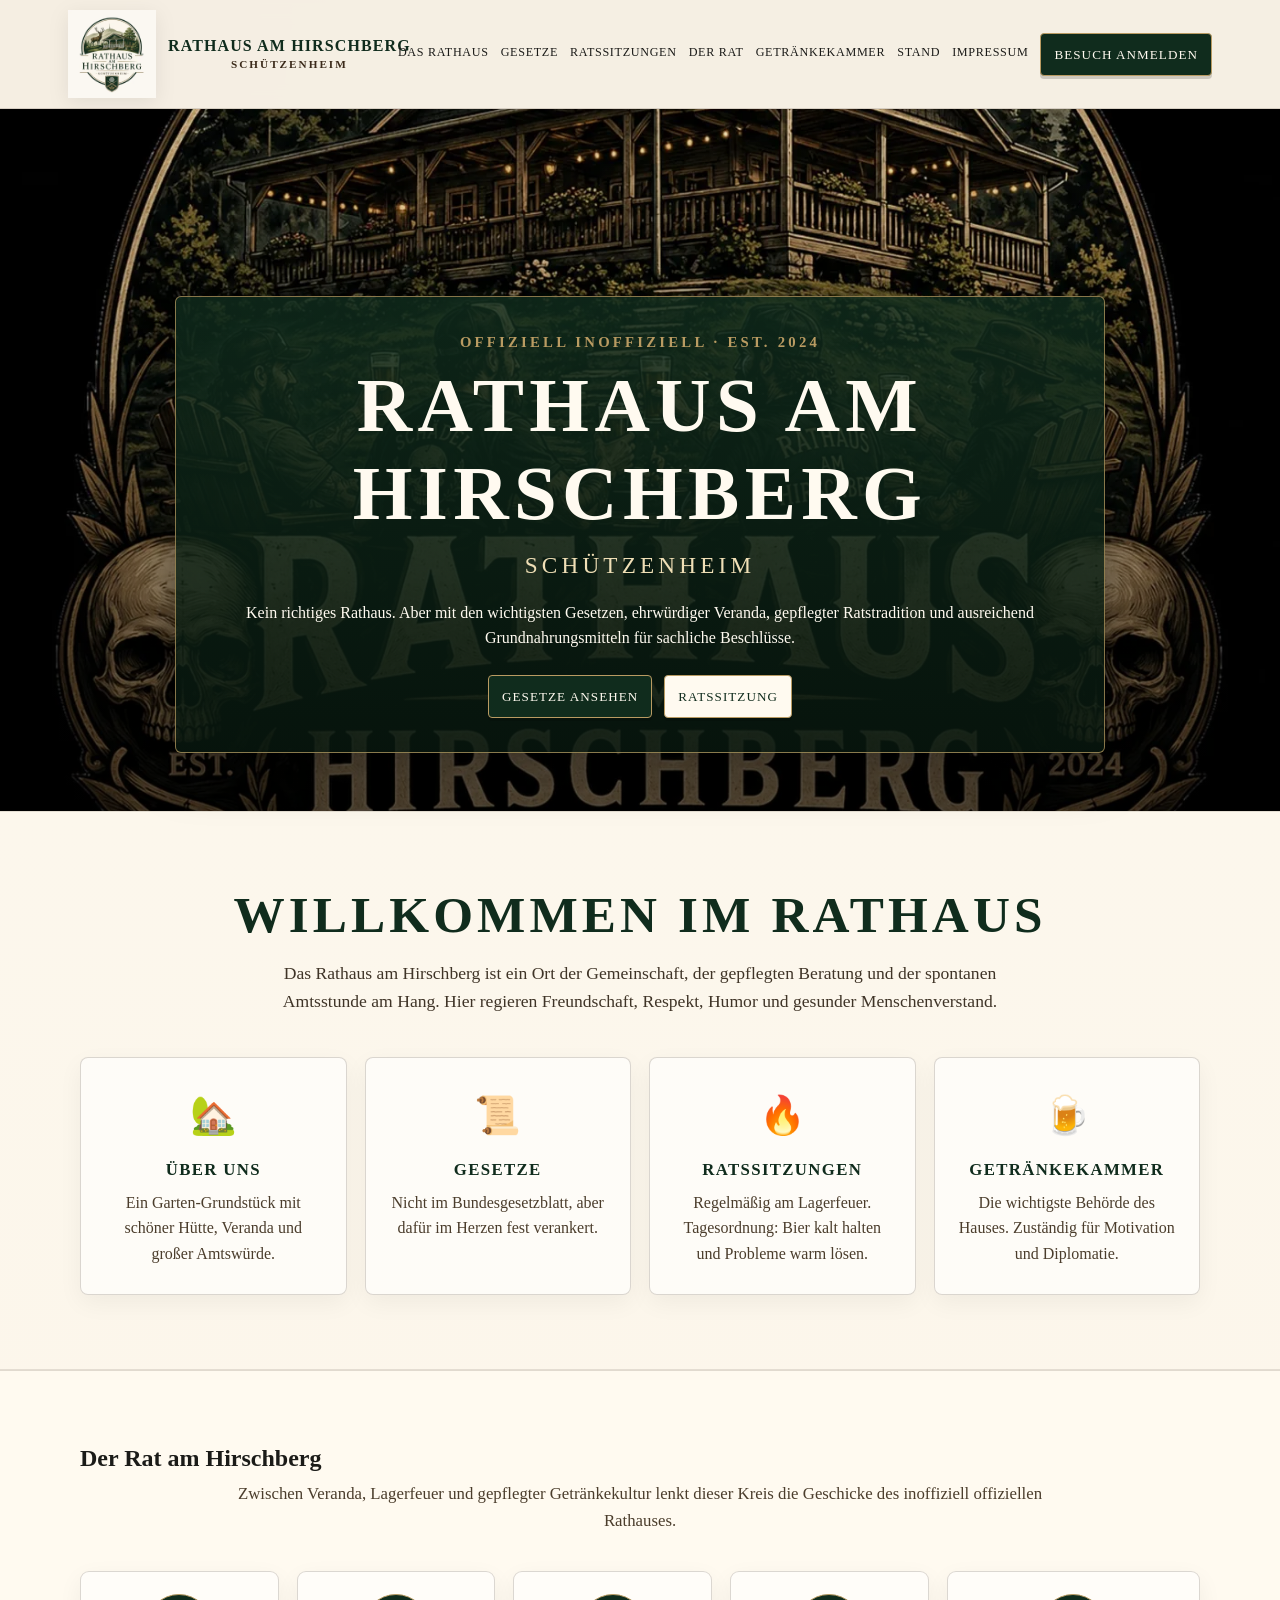
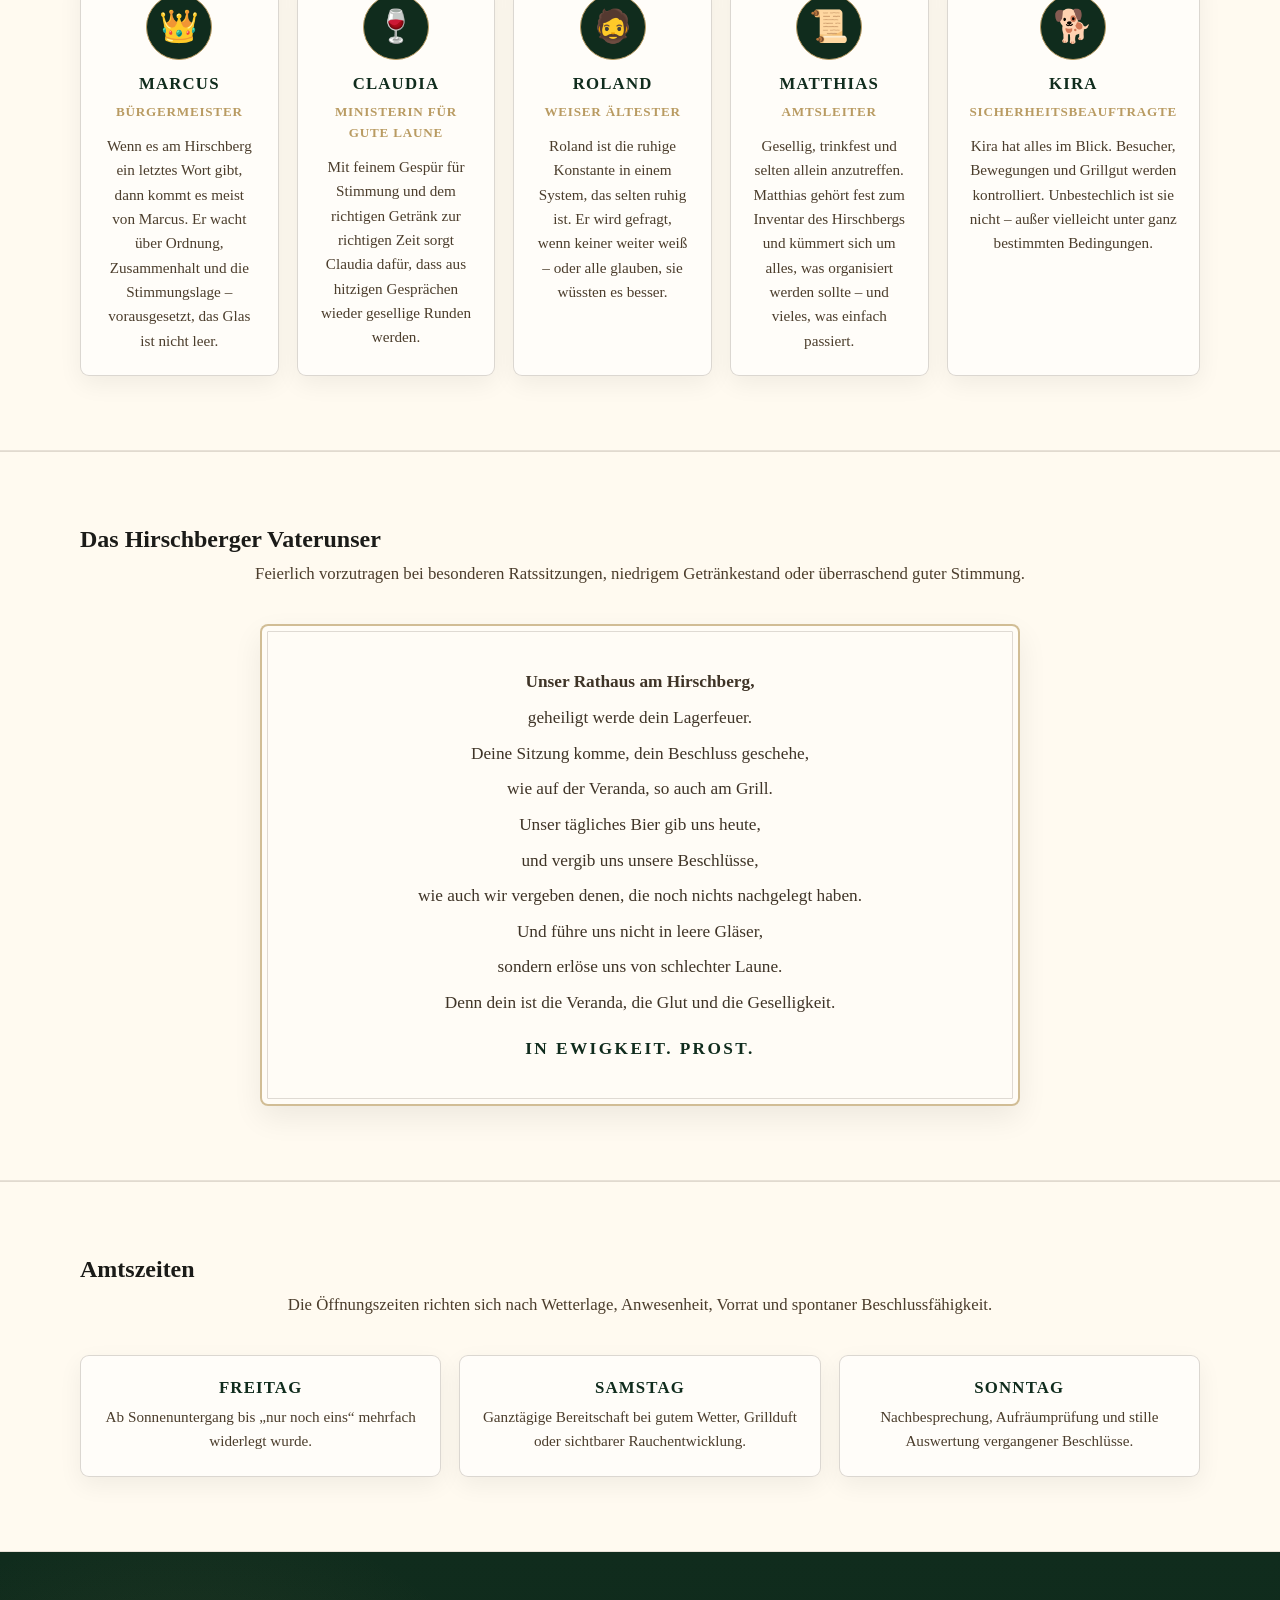
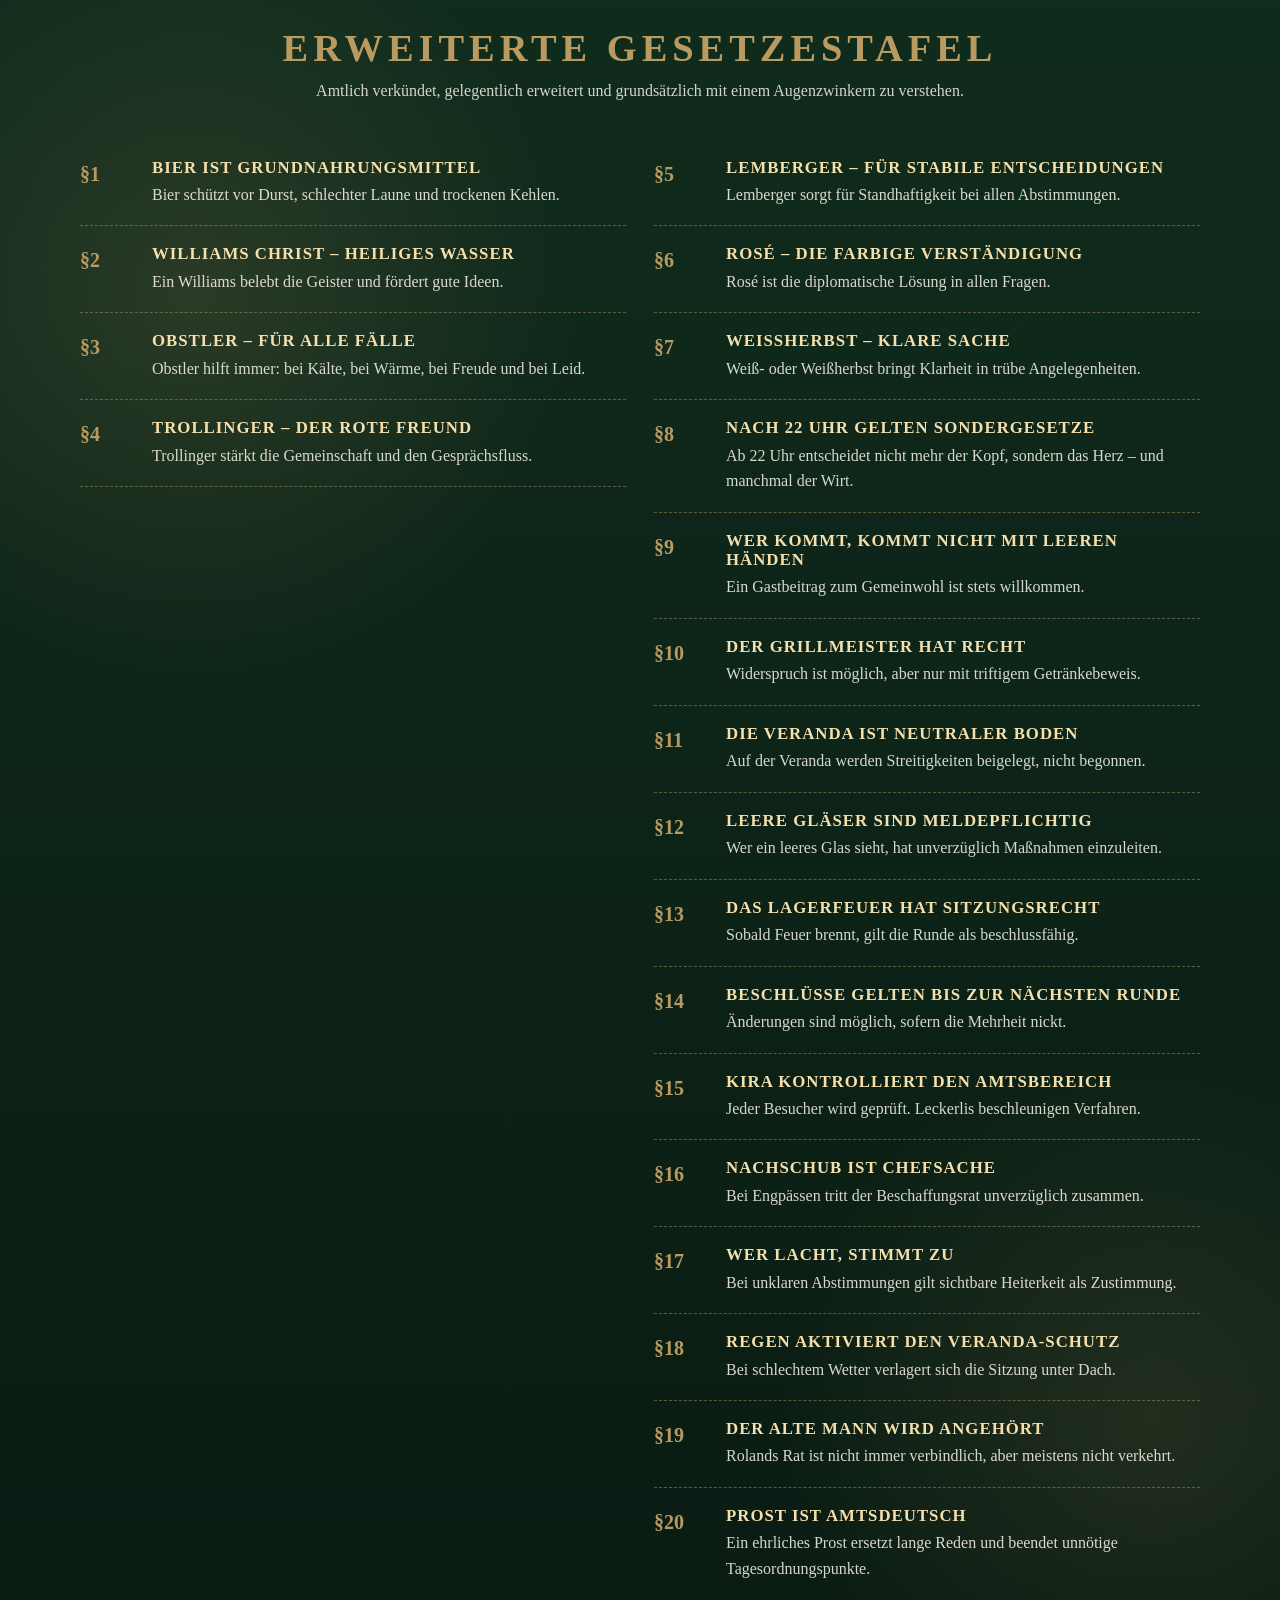
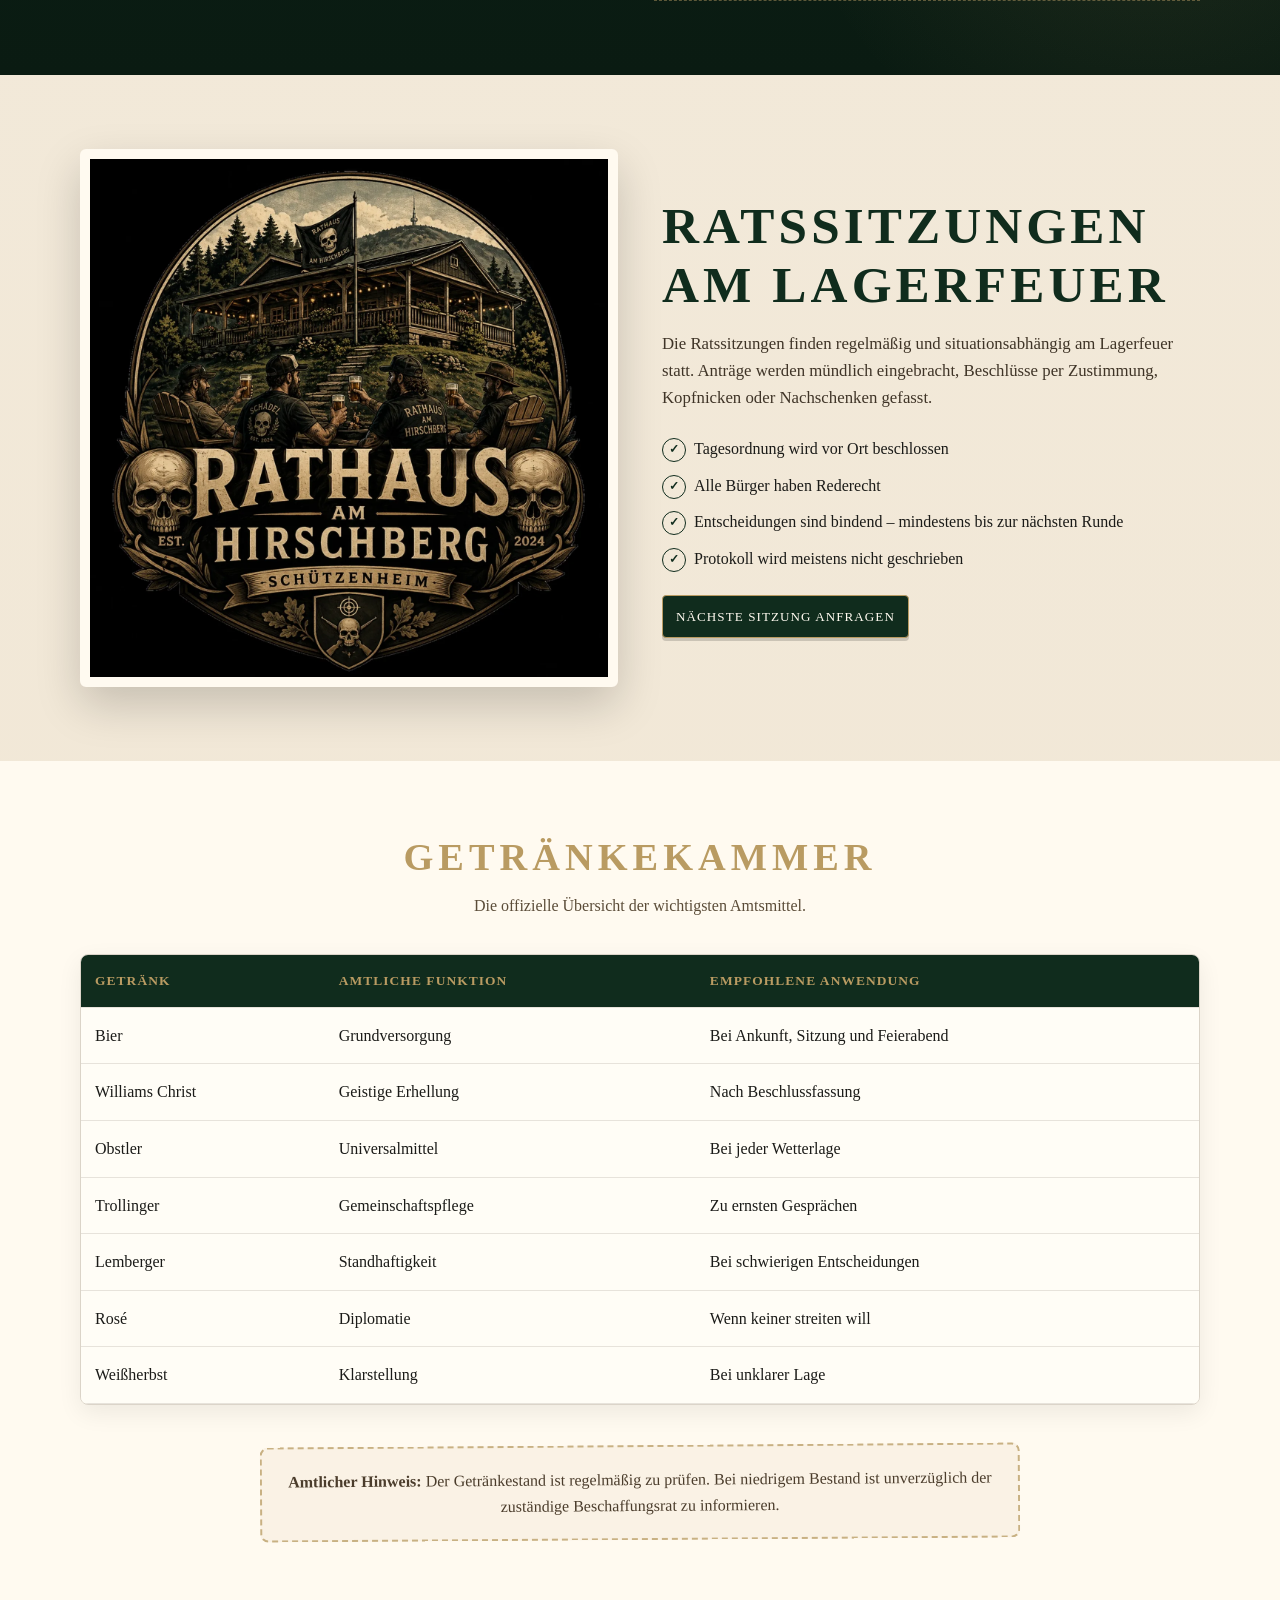
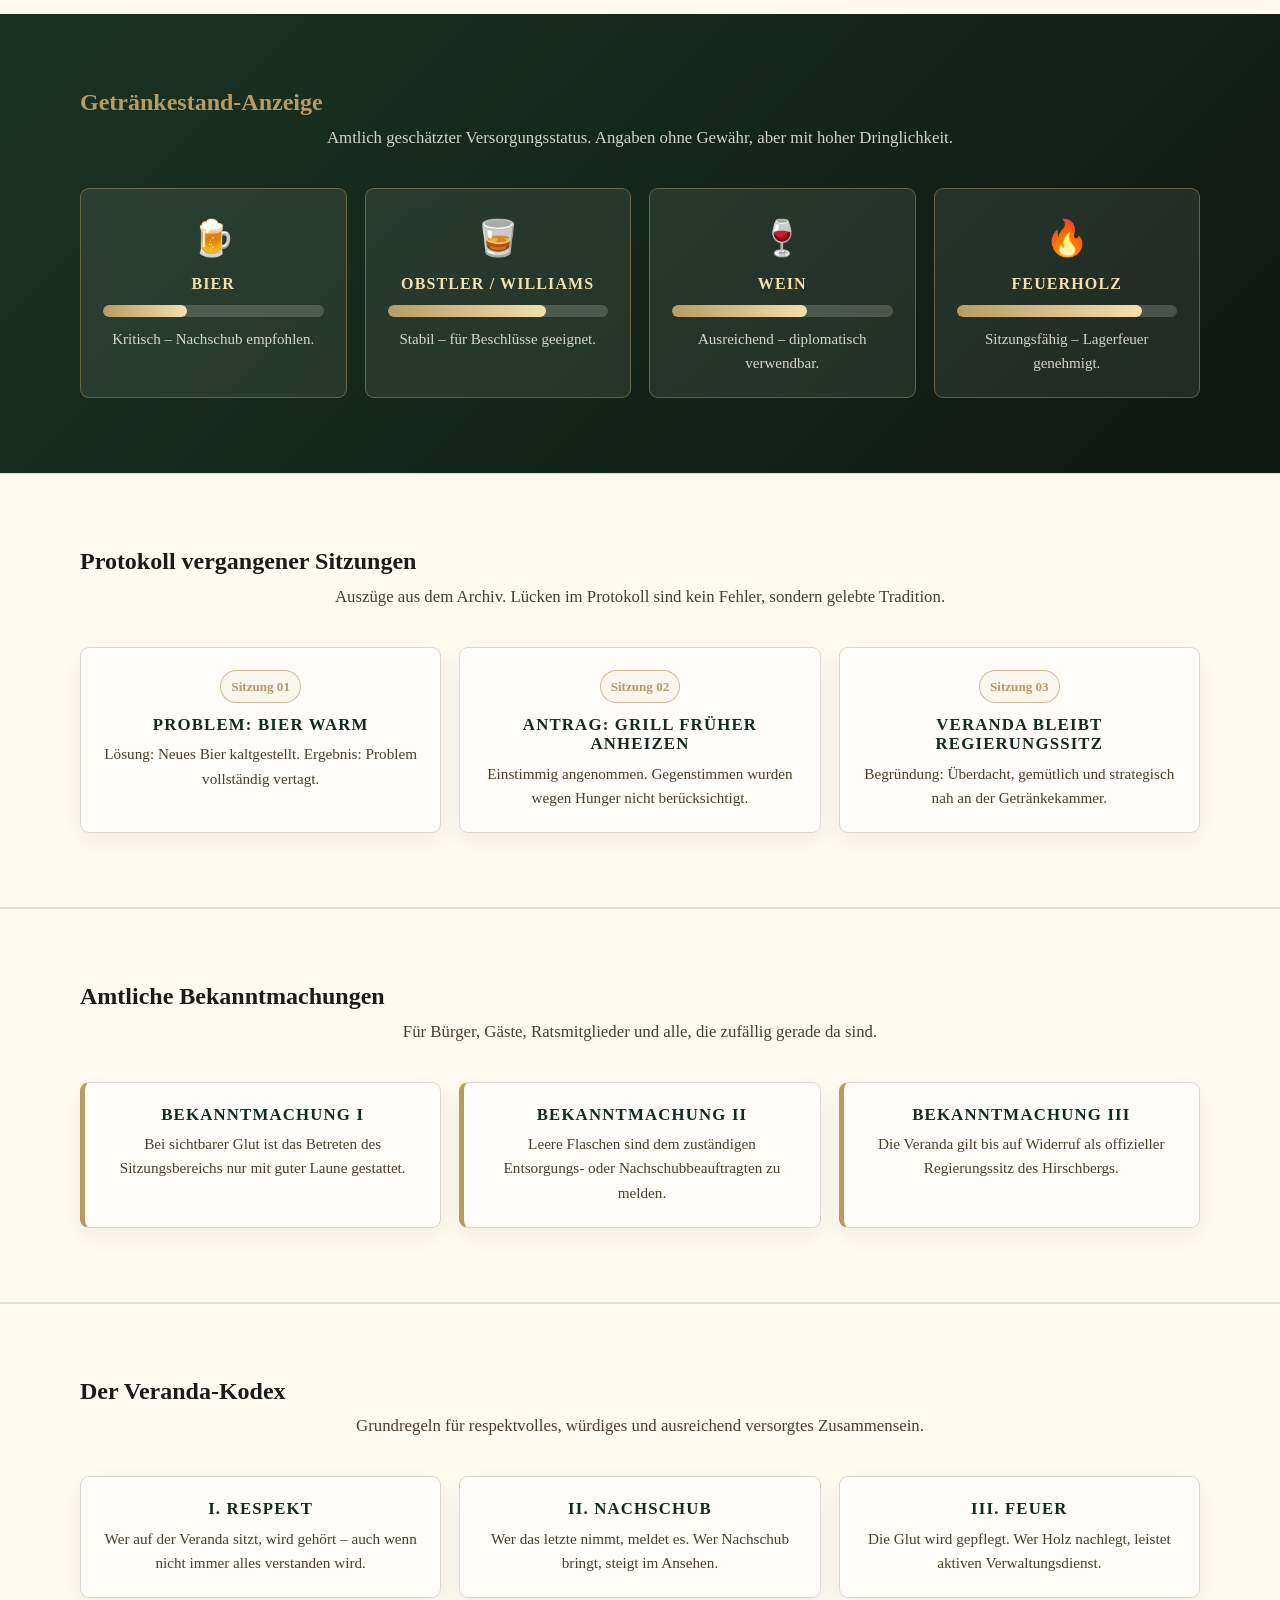
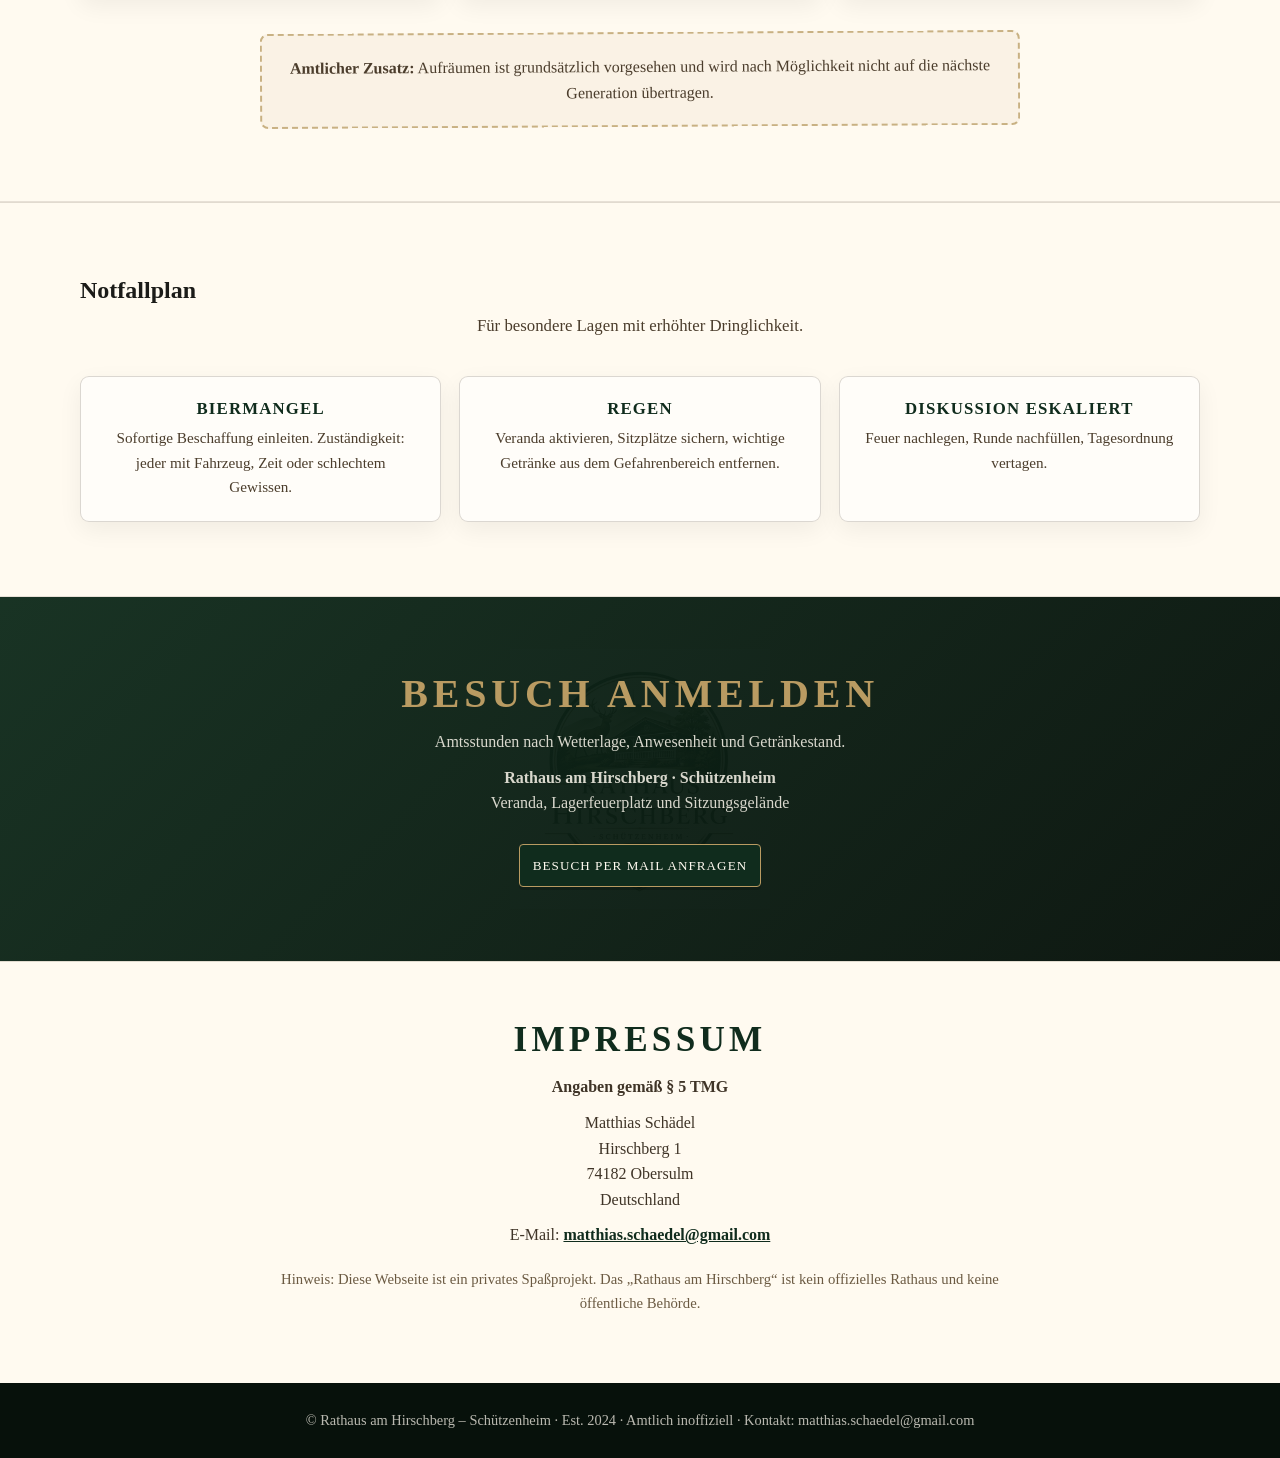
==== commit e28384d2: "Add files via upload" ====
--- a/index.html
+++ b/index.html
@@ -91,11 +91,12 @@
 
     .links{
       display:flex;
-      gap:22px;
+      gap:12px;
       align-items:center;
-      font-size:.86rem;
-      text-transform:uppercase;
-      letter-spacing:.08em;
+      font-size:.76rem;
+      text-transform:uppercase;
+      letter-spacing:.055em;
+      white-space:nowrap;
     }
 
     .links a:not(.btn){
@@ -115,7 +116,7 @@
       gap:8px;
       background:var(--green);
       color:var(--paper);
-      padding:11px 18px;
+      padding:10px 13px;
       border-radius:4px;
       border:1px solid var(--gold);
       text-transform:uppercase;
@@ -502,7 +503,7 @@
       font-size:.9rem;
     }
 
-    @media (max-width:980px){
+    @media (max-width:1180px){
       .links{display:none}
       .hamburger{display:inline-flex}
       .mobile-menu{
@@ -513,7 +514,9 @@
         position:absolute;
         right:0;
         top:46px;
-        width:min(86vw,320px);
+        width:min(88vw,340px);
+        max-height:calc(100vh - 80px);
+        overflow:auto;
         background:var(--paper);
         border:1px solid rgba(59,42,26,.2);
         border-radius:8px;
@@ -923,5 +926,17 @@
   <footer>
     © Rathaus am Hirschberg – Schützenheim · Est. 2024 · Amtlich inoffiziell · Kontakt: matthias.schaedel@gmail.com
   </footer>
+
+  <script>
+    document.addEventListener('DOMContentLoaded', function () {
+      var toggle = document.getElementById('menu-toggle');
+      document.querySelectorAll('.mobile-panel a').forEach(function (link) {
+        link.addEventListener('click', function () {
+          if (toggle) toggle.checked = false;
+        });
+      });
+    });
+  </script>
+
 </body>
 </html>
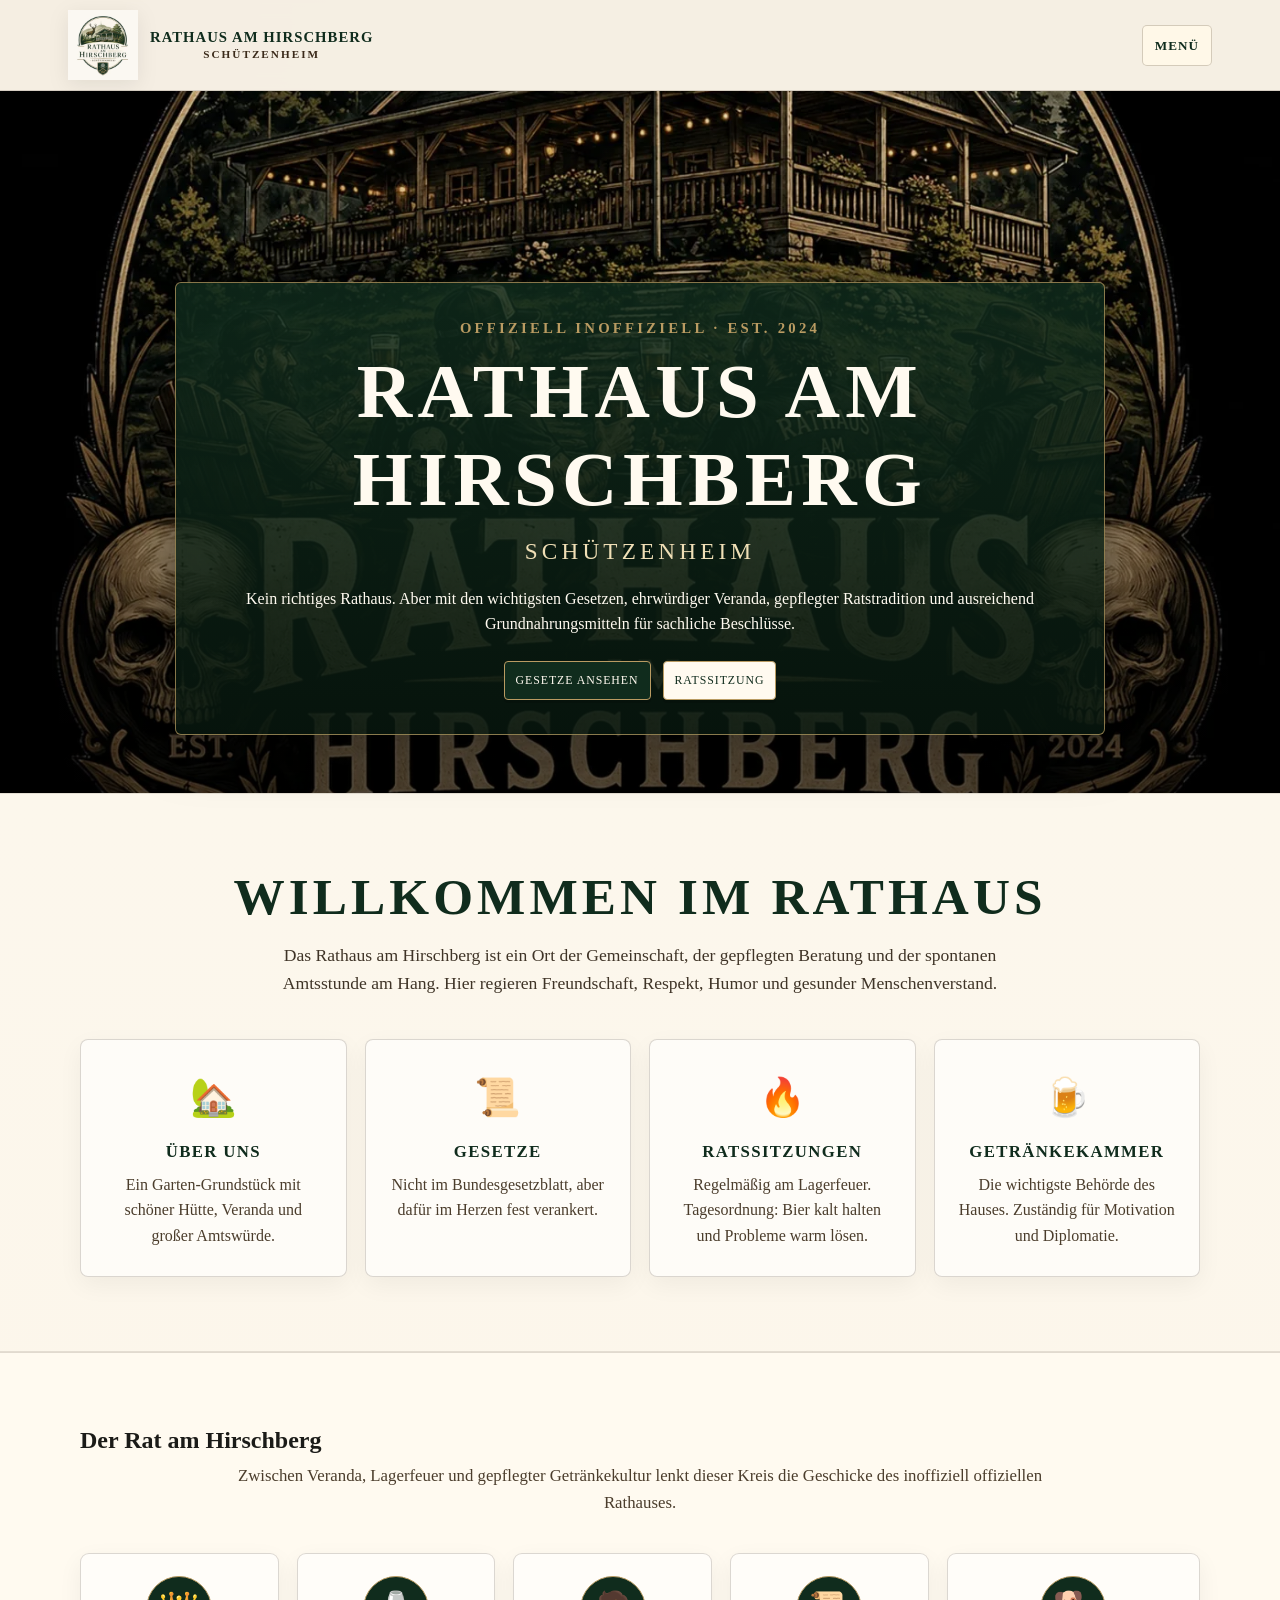
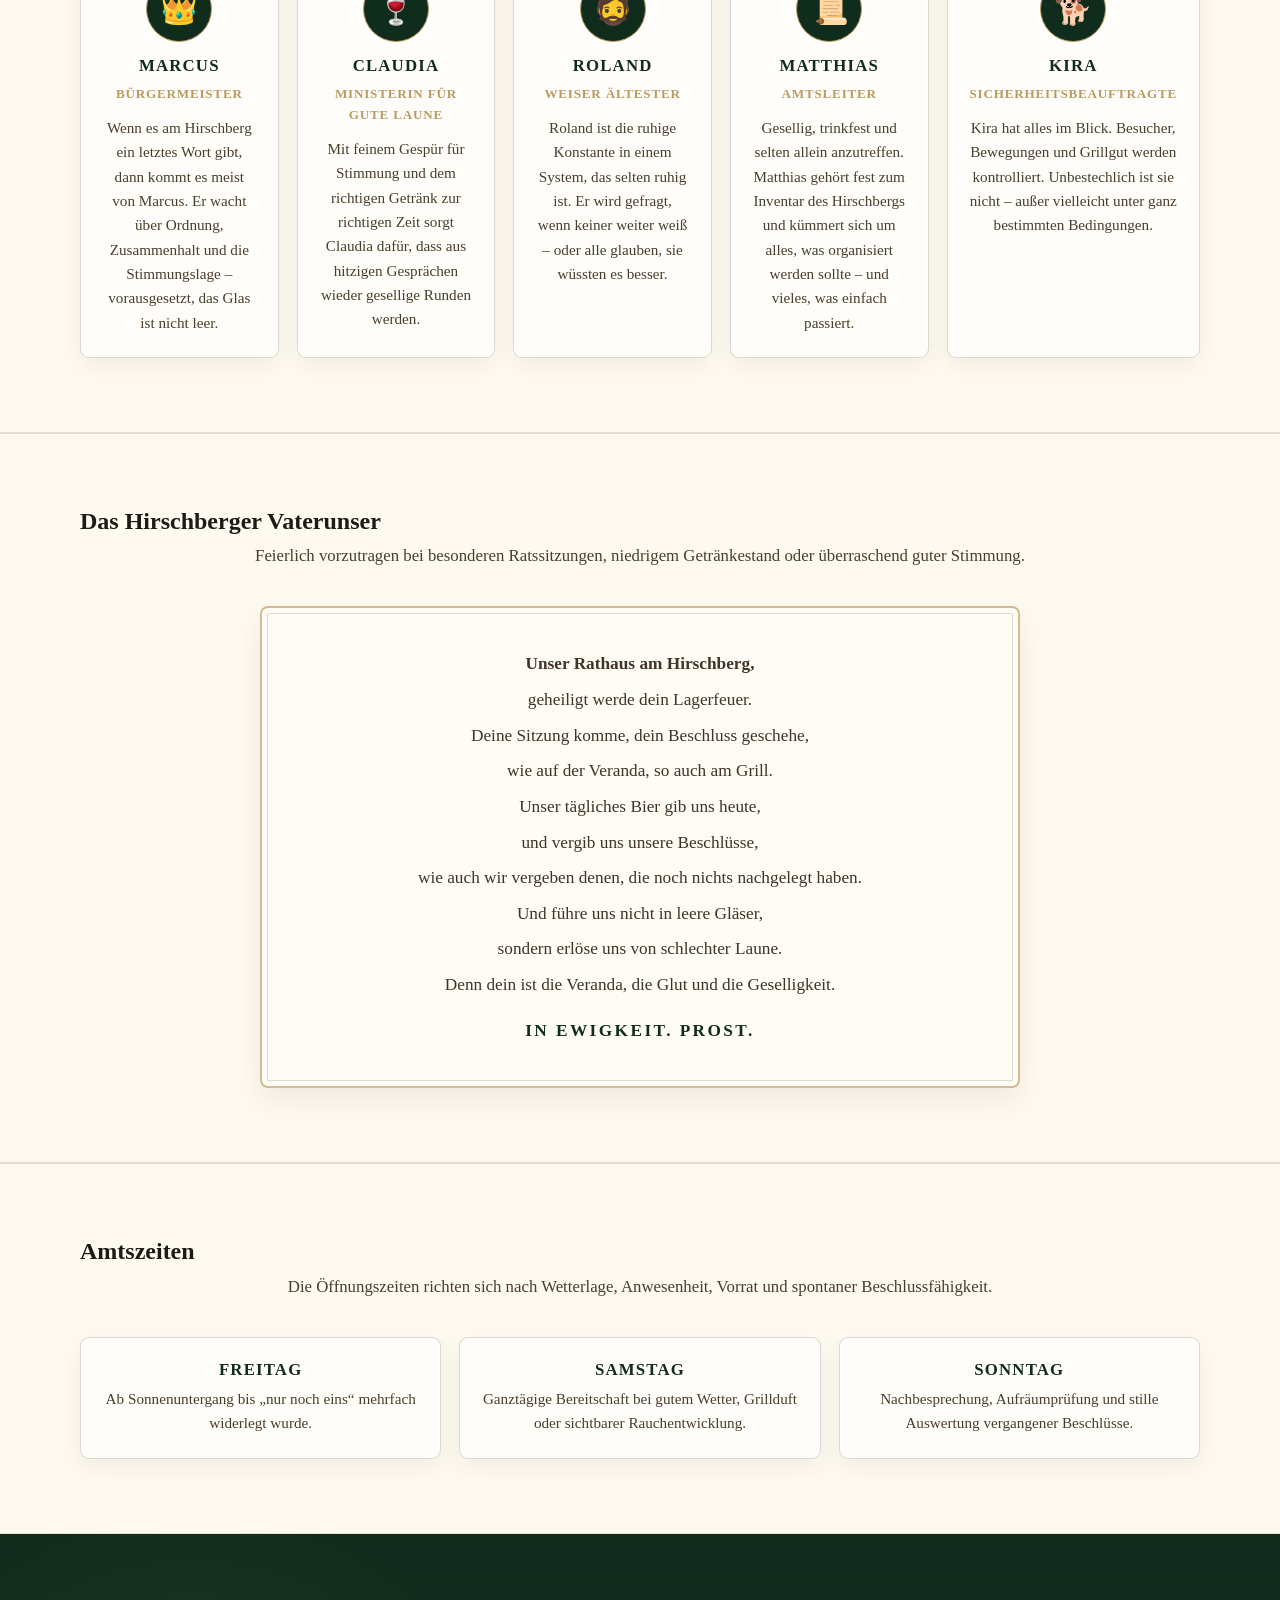
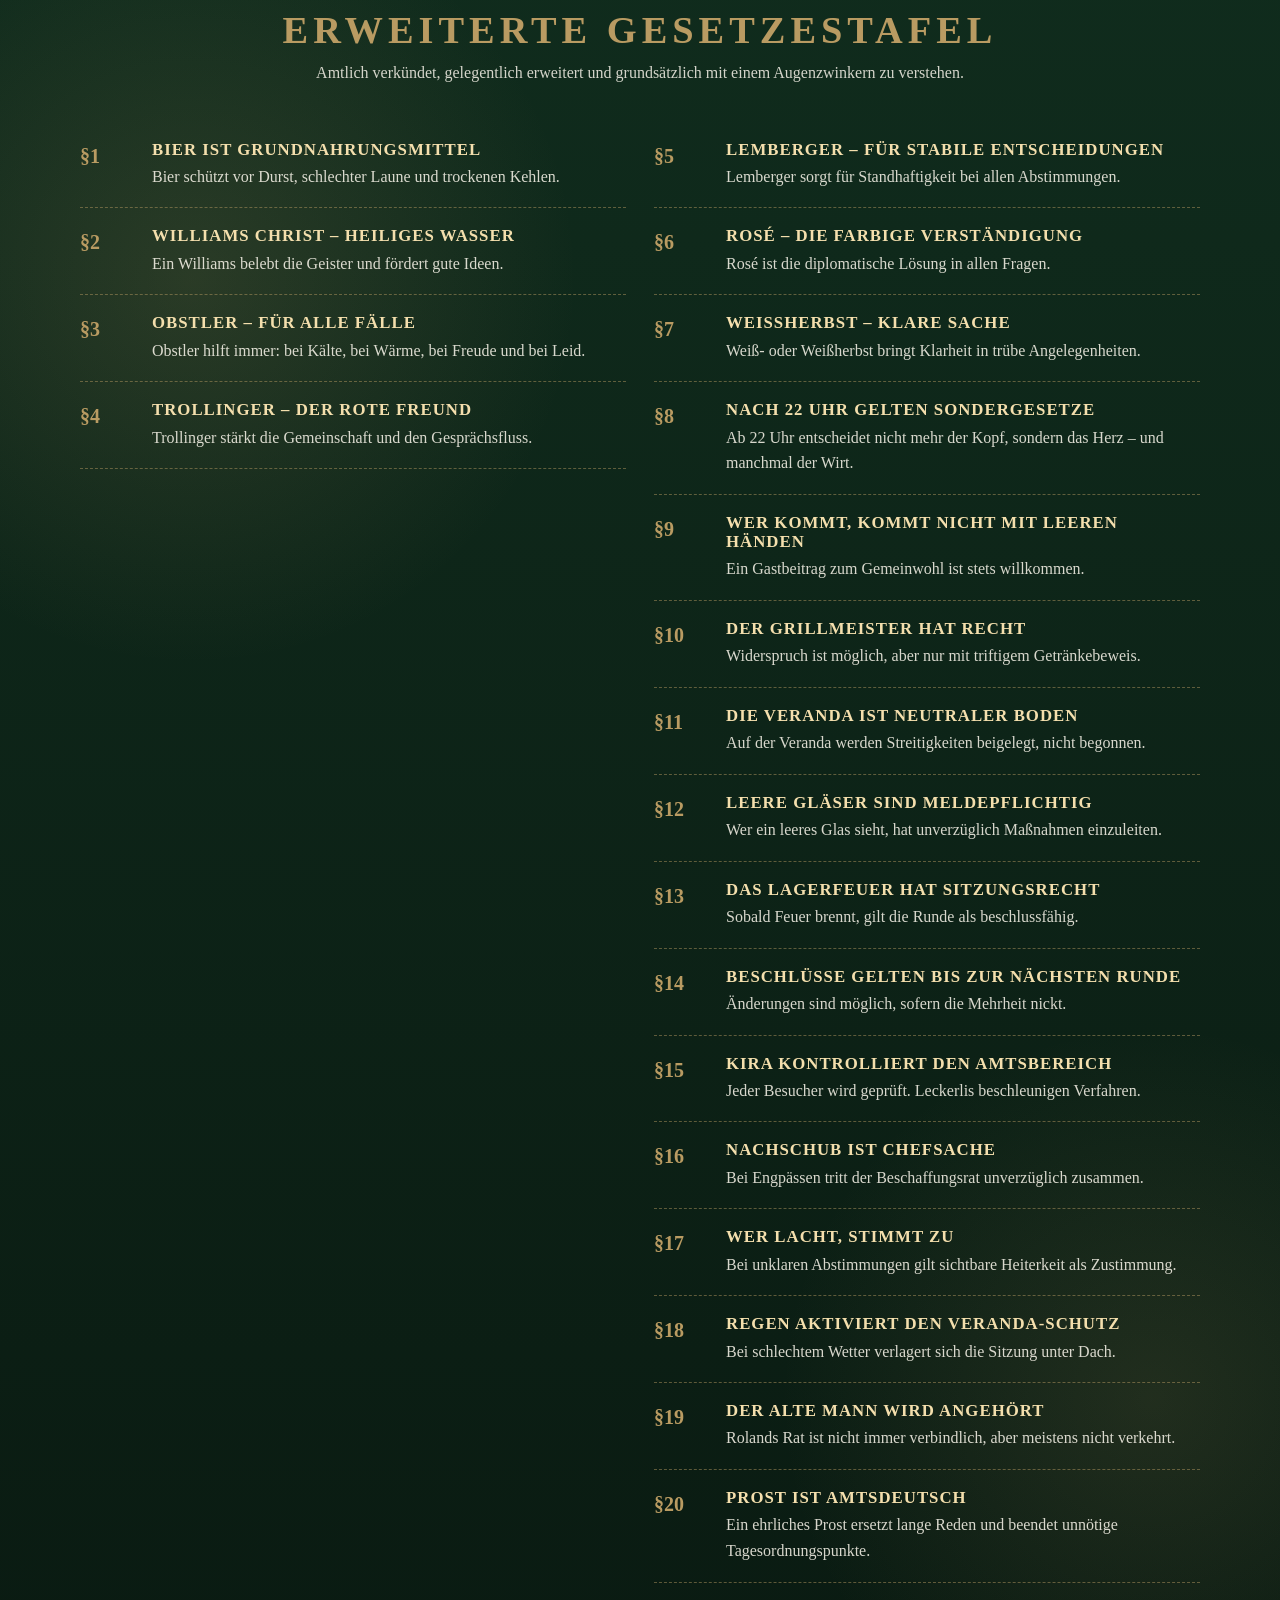
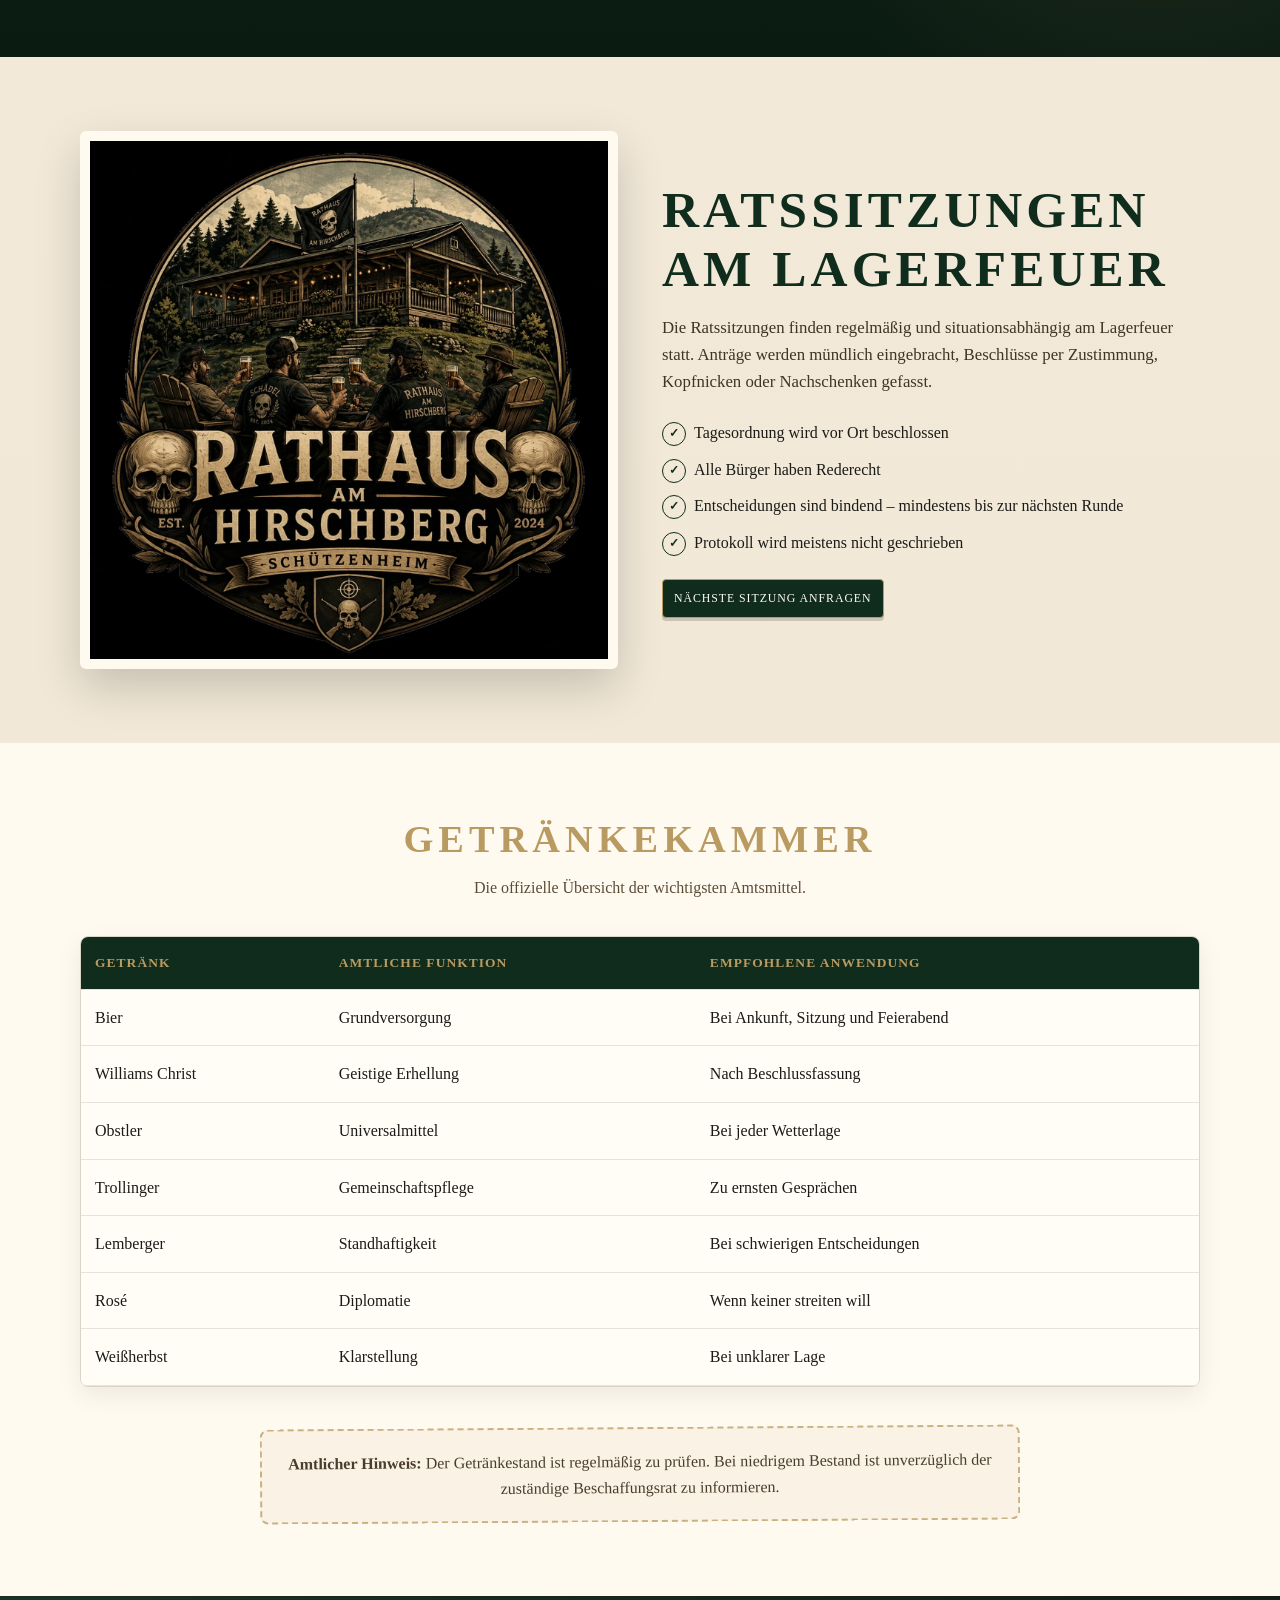
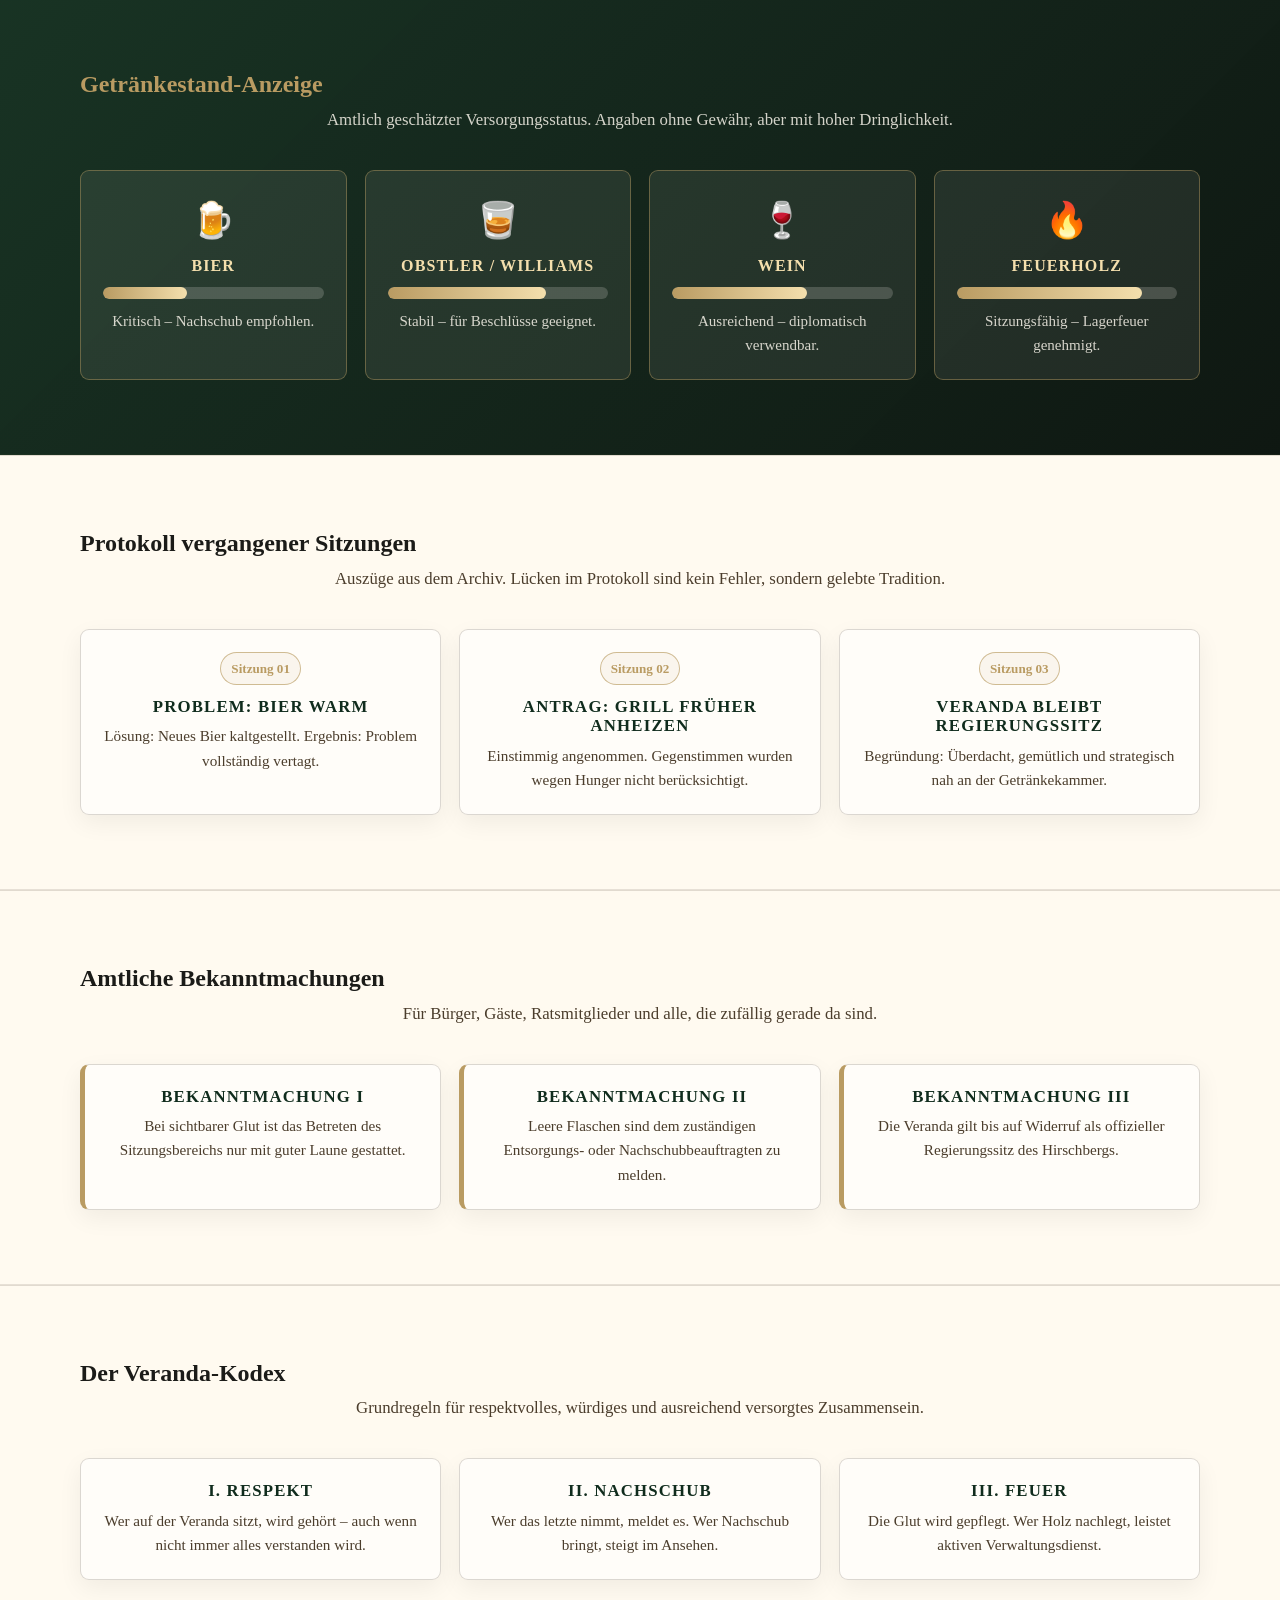
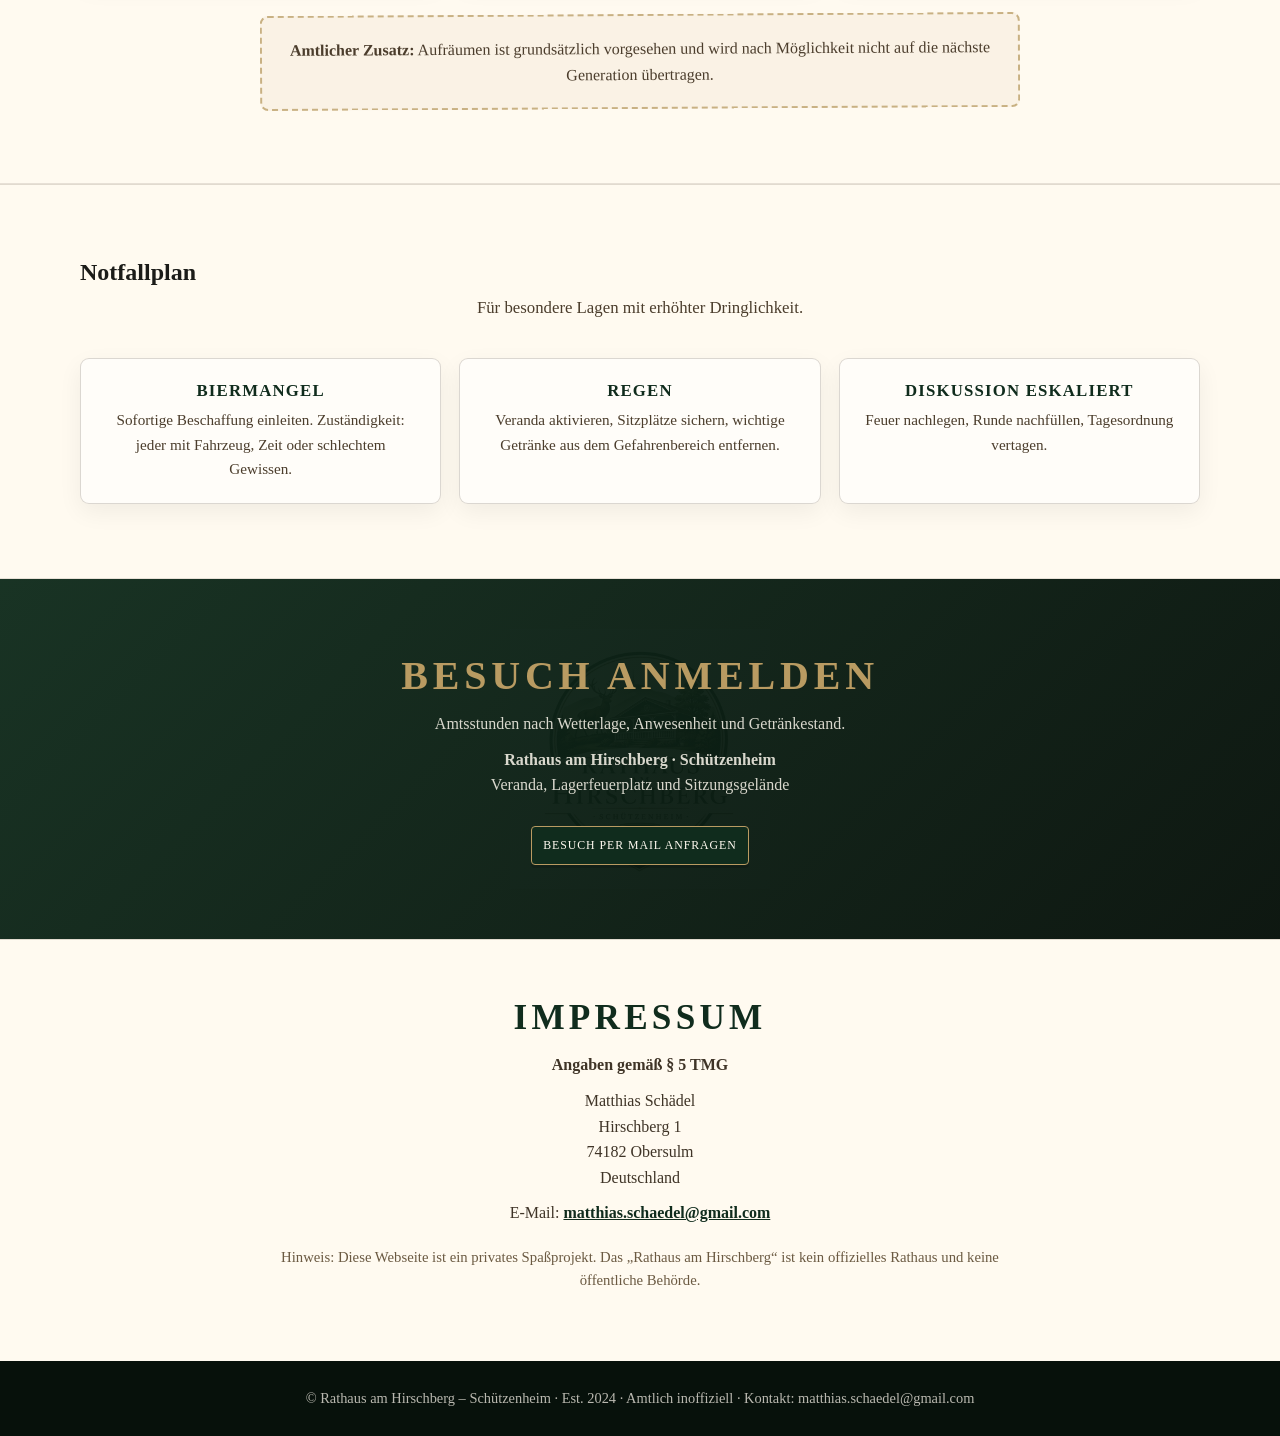
==== commit 37ebfb2f: "Add files via upload" ====
--- a/index.html
+++ b/index.html
@@ -503,6 +503,63 @@
       font-size:.9rem;
     }
 
+
+    /* Laptop-Fix: verhindert Überlagerung von Logo/Titel und Navigation */
+    @media (max-width:1500px){
+      .nav{
+        gap:10px;
+      }
+      .brand img{
+        width:70px;
+      }
+      .brand-title{
+        font-size:.92rem;
+        max-width:260px;
+        overflow:hidden;
+        text-overflow:ellipsis;
+      }
+      .links{
+        gap:10px;
+        font-size:.72rem;
+        letter-spacing:.045em;
+      }
+      .btn{
+        padding:9px 11px;
+        font-size:.74rem;
+      }
+    }
+
+    /* Bei normalen Laptopbreiten: Menü als Button anzeigen statt zu überlappen */
+    @media (max-width:1320px){
+      .links{display:none}
+      .hamburger{display:inline-flex}
+      .mobile-menu{display:block}
+      .mobile-panel{
+        display:none;
+        position:absolute;
+        right:0;
+        top:46px;
+        width:min(88vw,340px);
+        max-height:calc(100vh - 80px);
+        overflow:auto;
+        background:var(--paper);
+        border:1px solid rgba(59,42,26,.2);
+        border-radius:8px;
+        box-shadow:var(--shadow);
+      }
+      .mobile-panel a{
+        display:block;
+        padding:15px 18px;
+        border-bottom:1px solid rgba(59,42,26,.12);
+        text-transform:uppercase;
+        letter-spacing:.08em;
+        font-size:.9rem;
+        color:var(--green);
+      }
+      .mobile-panel a:last-child{border-bottom:0}
+      .menu-toggle:checked ~ .mobile-panel{display:block}
+    }
+
     @media (max-width:1180px){
       .links{display:none}
       .hamburger{display:inline-flex}
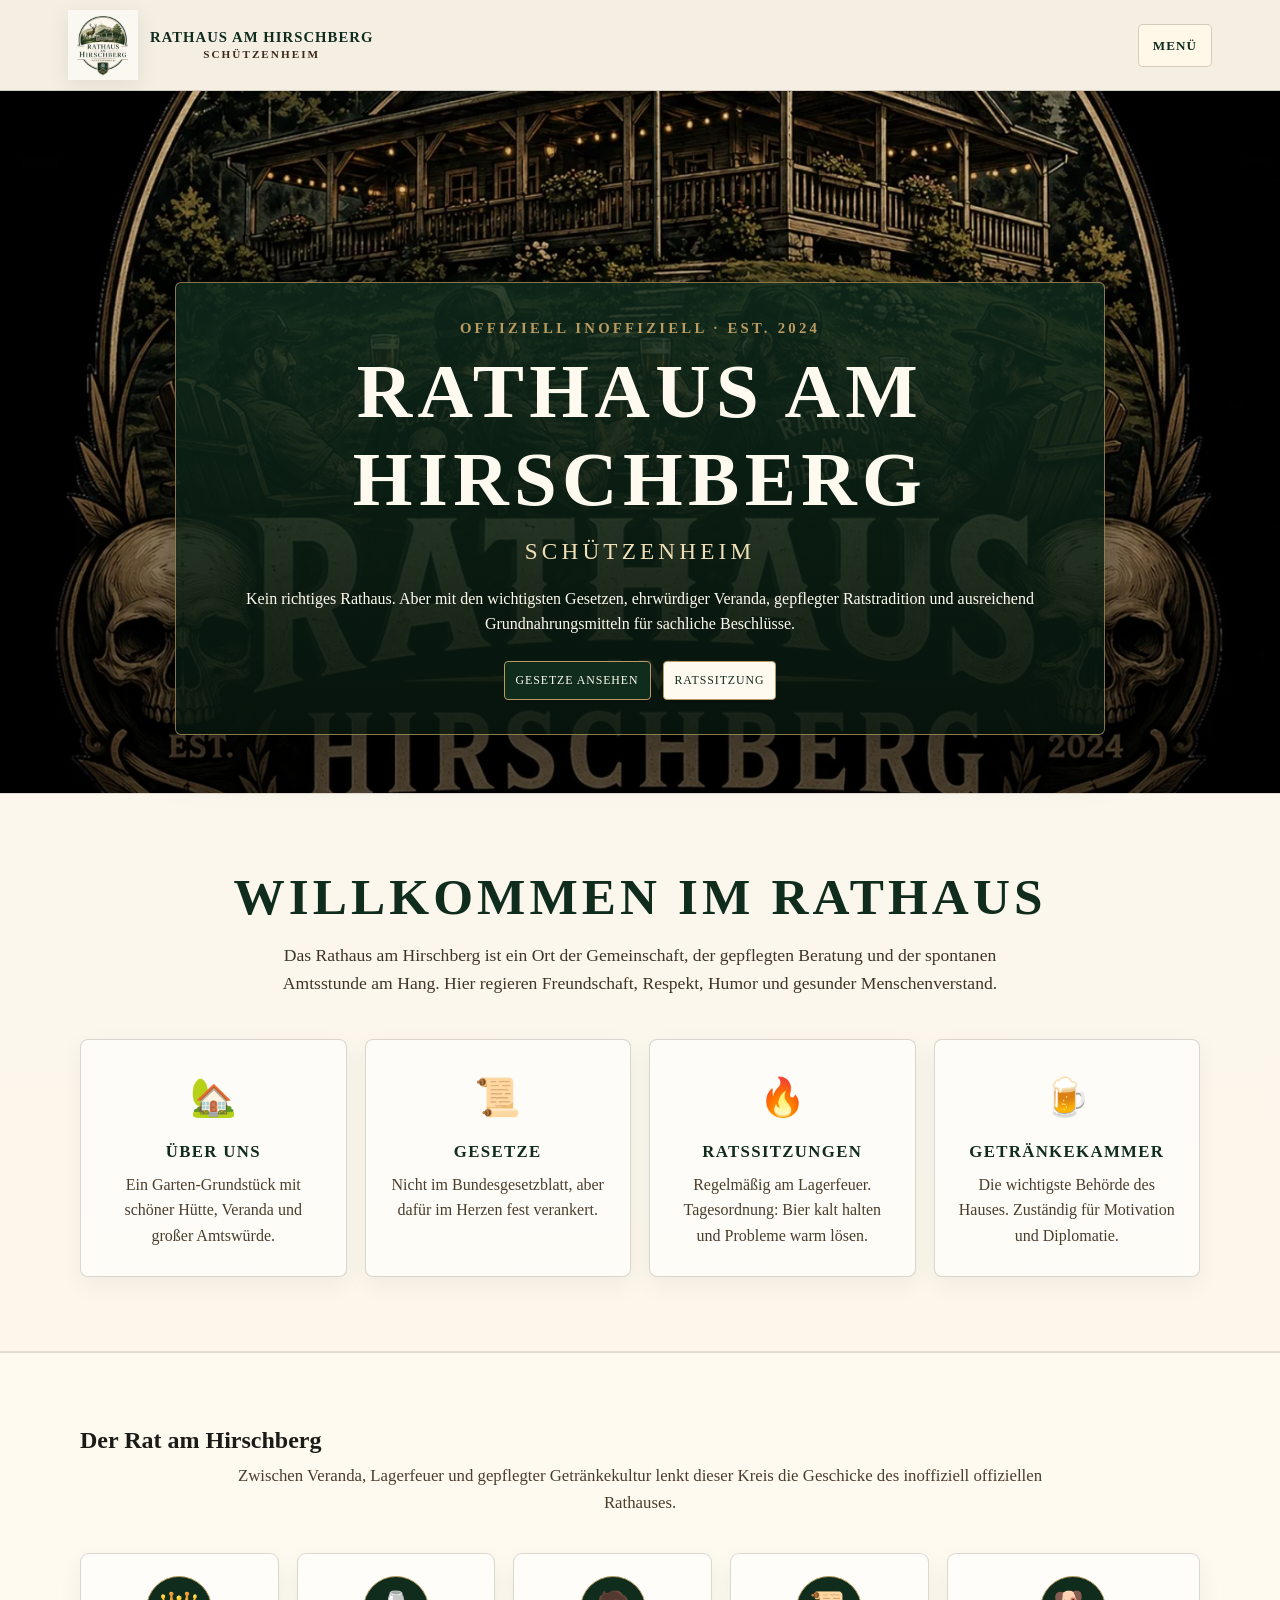
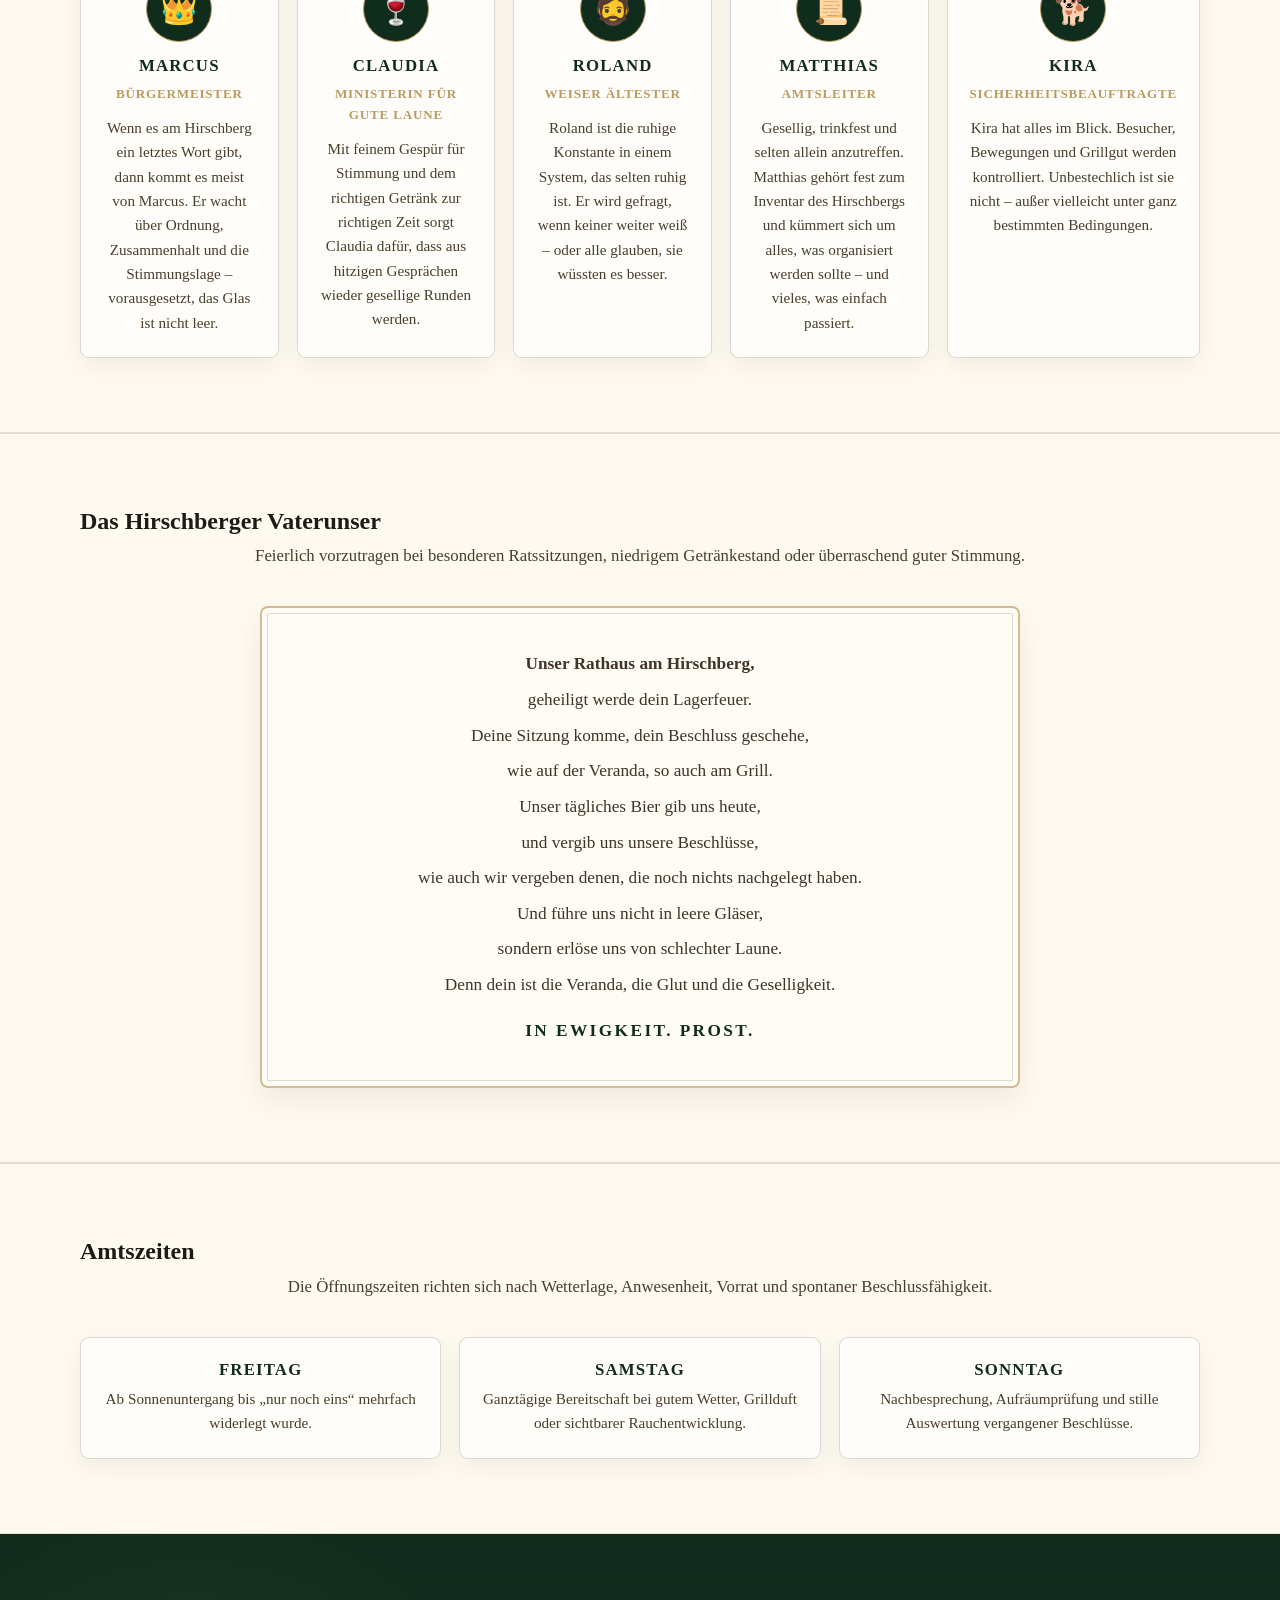
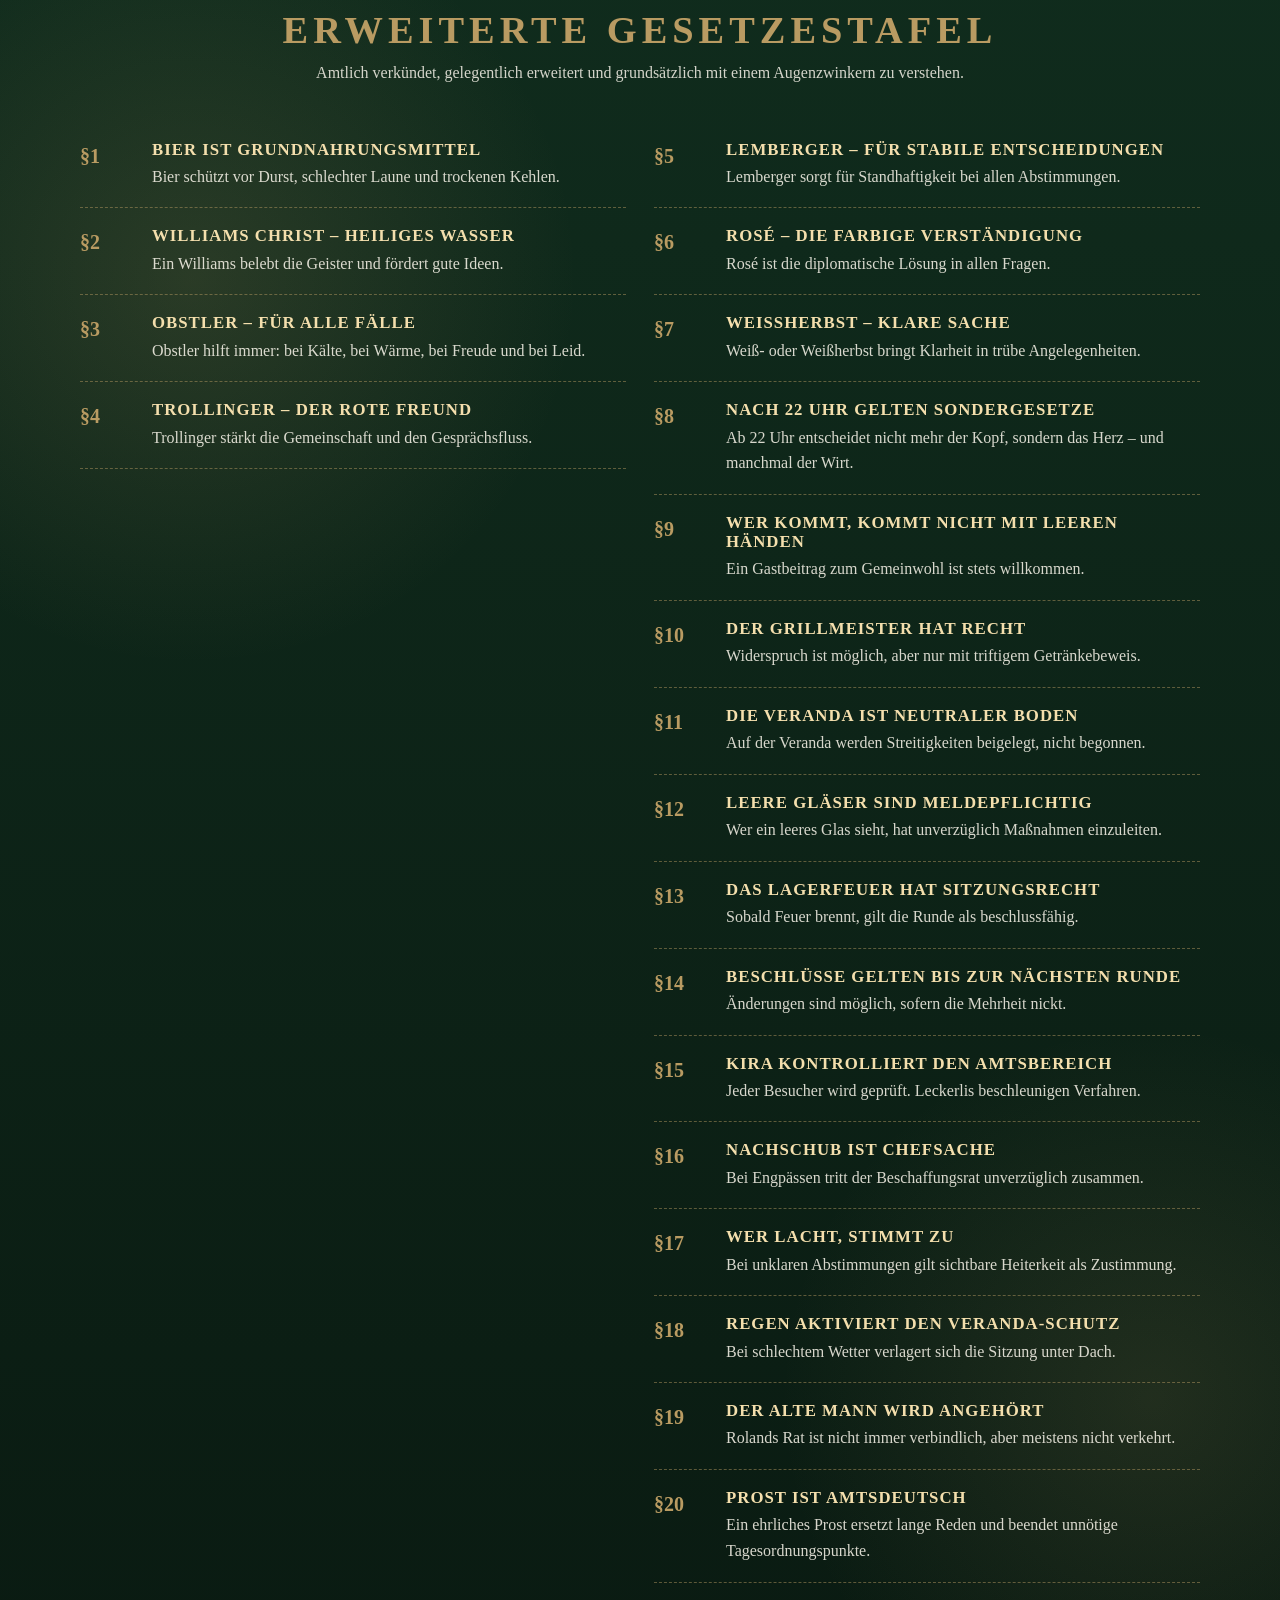
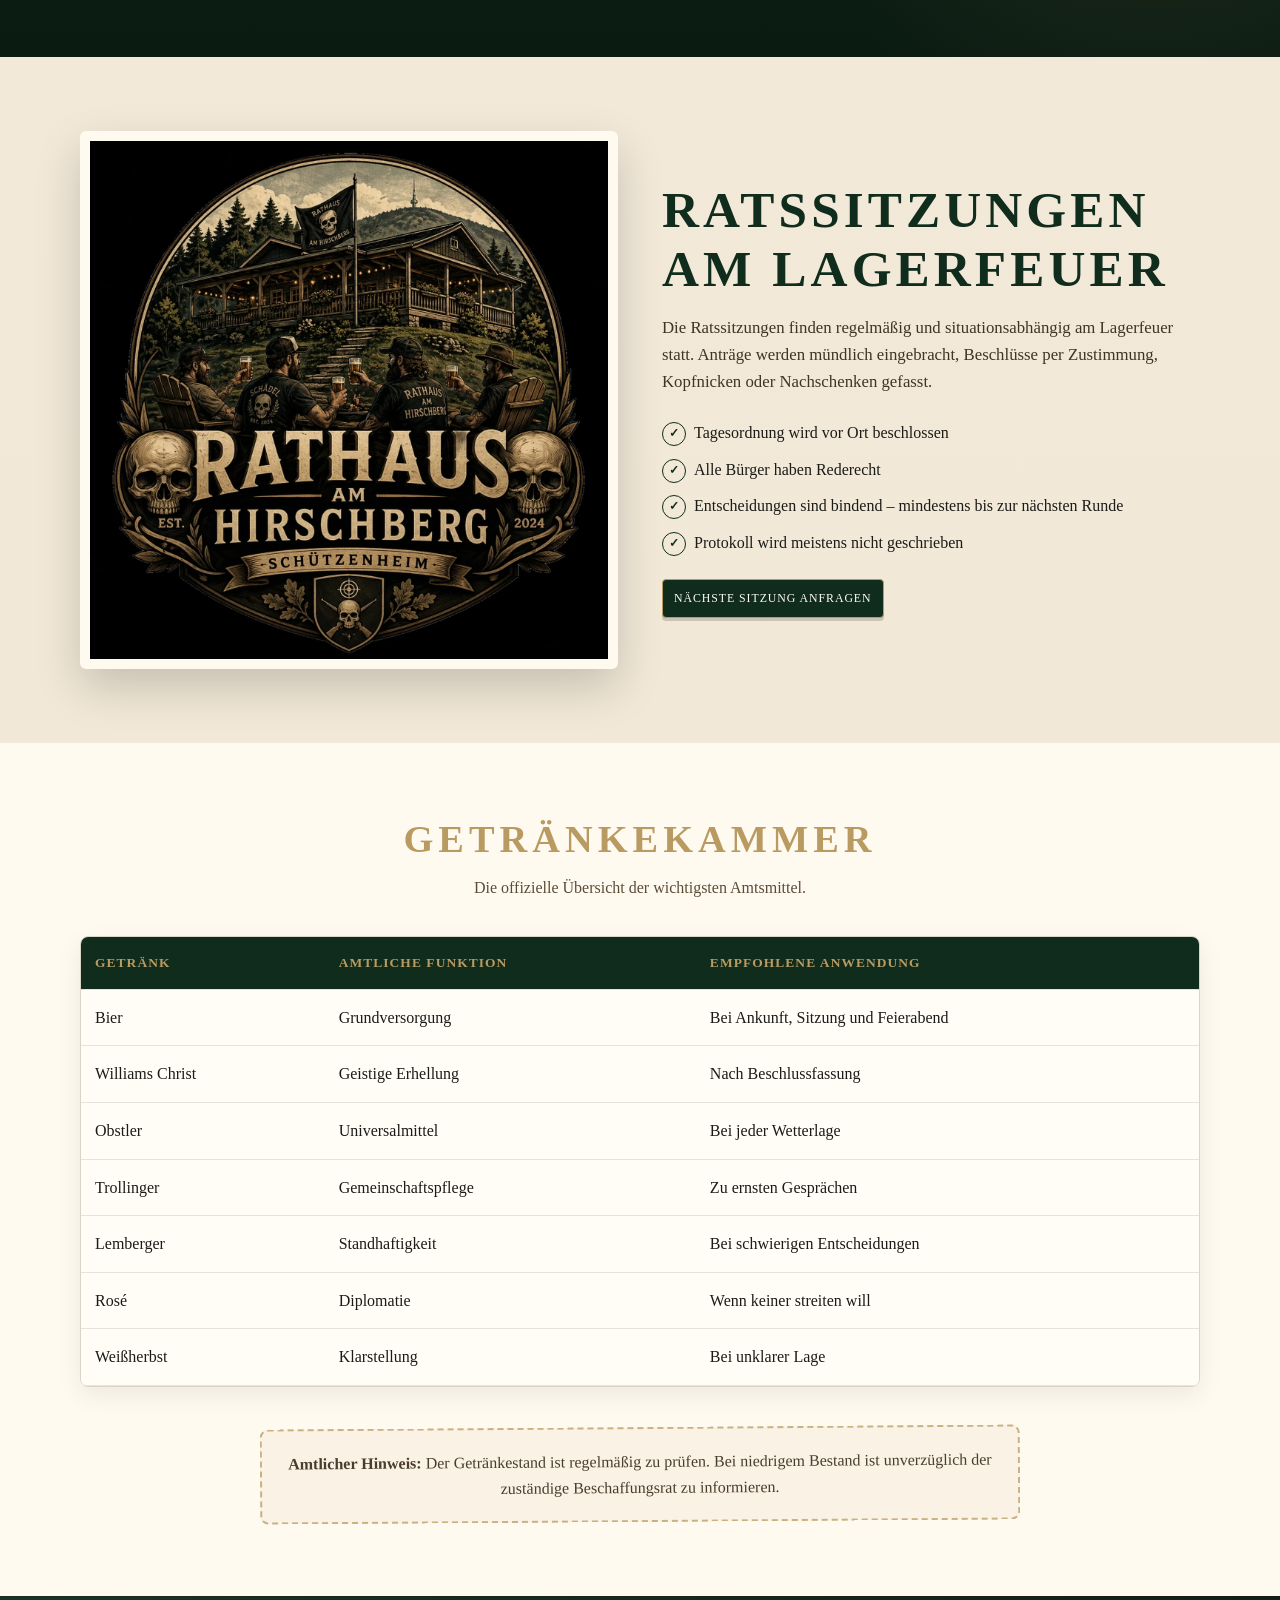
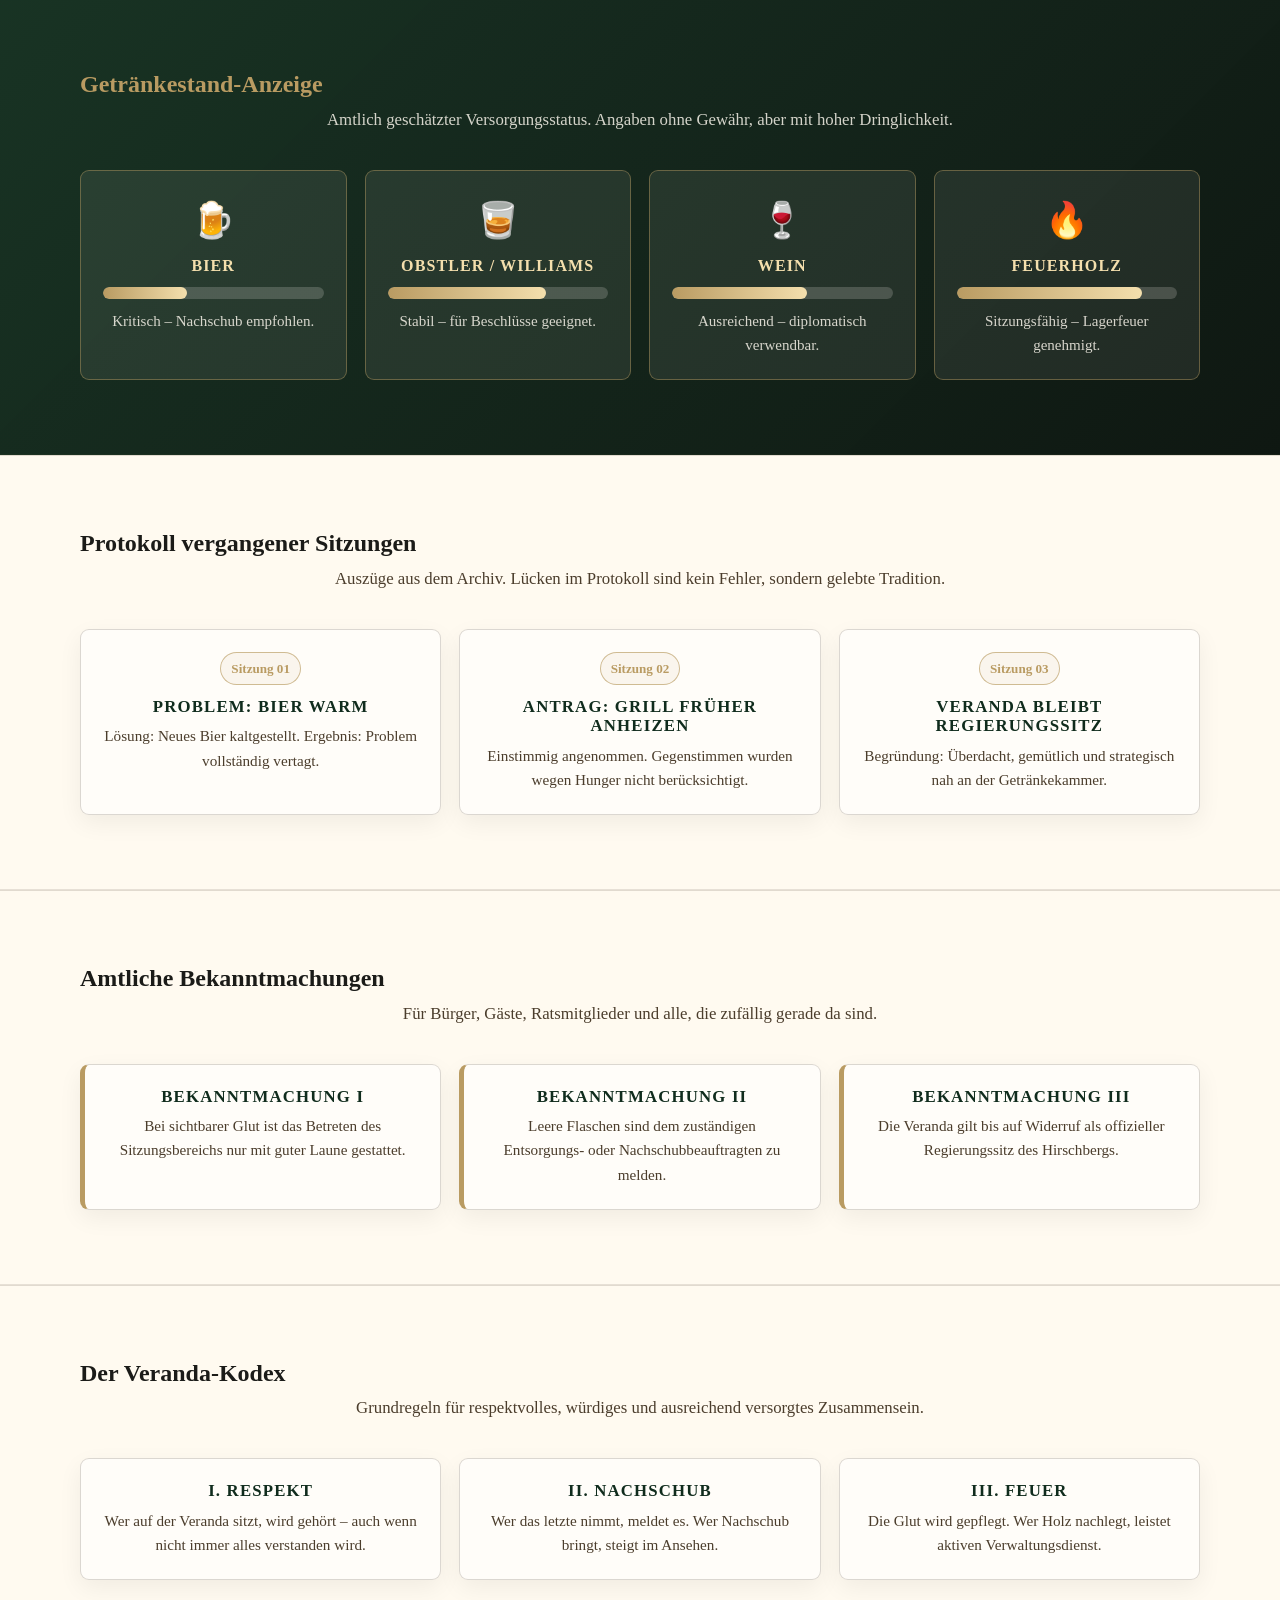
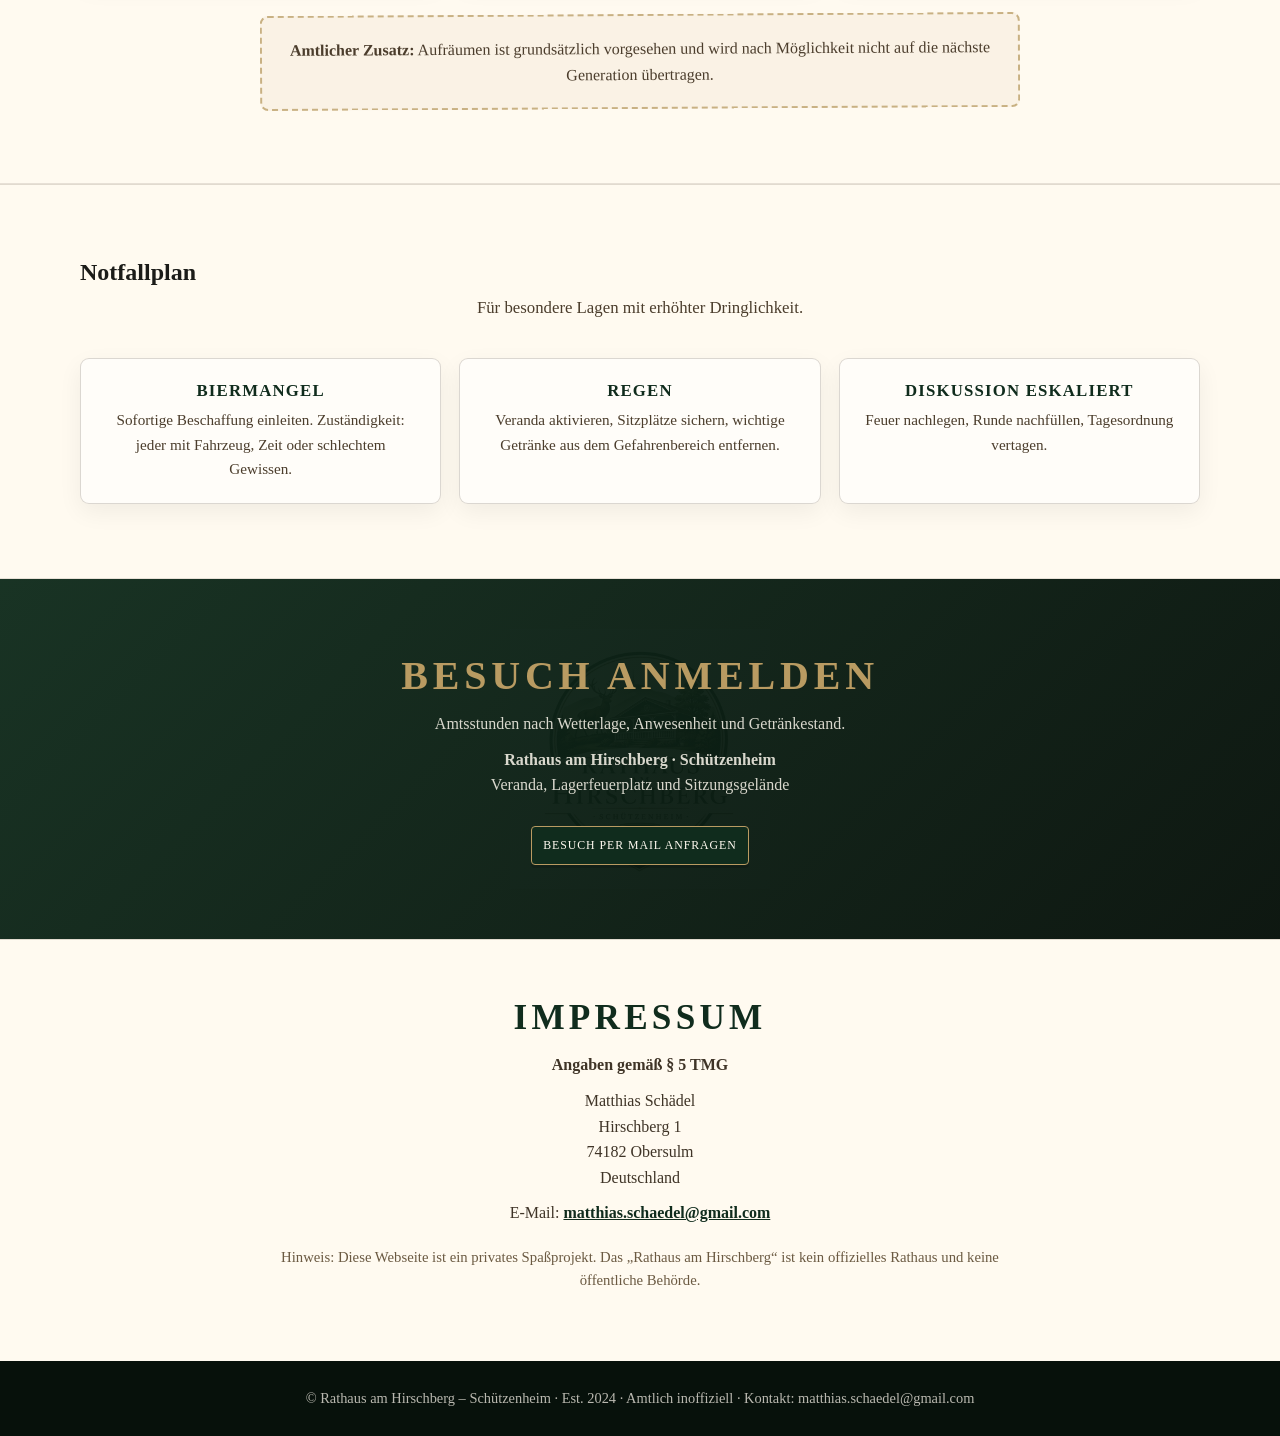
==== commit 76e8ccdd: "Add files via upload" ====
--- a/index.html
+++ b/index.html
@@ -676,6 +676,65 @@
       .brand img{width:70px}
       h1{font-size:1.95rem}
     }
+
+    /* Final: Navigation auf PC/Laptop/Handy als Dropdown-Menü */
+    .links{
+      display:none !important;
+    }
+    .mobile-menu{
+      display:block !important;
+      position:relative;
+    }
+    .hamburger{
+      display:inline-flex !important;
+      align-items:center;
+      justify-content:center;
+      padding:10px 14px;
+      border:1px solid rgba(59,42,26,.22);
+      border-radius:5px;
+      background:#fff8e8;
+      color:var(--green);
+      font-weight:bold;
+      letter-spacing:.08em;
+      text-transform:uppercase;
+      font-size:.82rem;
+      cursor:pointer;
+      user-select:none;
+    }
+    .mobile-panel{
+      display:none;
+      position:absolute;
+      right:0;
+      top:48px;
+      width:min(88vw,360px);
+      max-height:calc(100vh - 90px);
+      overflow:auto;
+      background:var(--paper);
+      border:1px solid rgba(59,42,26,.2);
+      border-radius:8px;
+      box-shadow:var(--shadow);
+      z-index:999;
+    }
+    .mobile-panel a{
+      display:block;
+      padding:15px 18px;
+      border-bottom:1px solid rgba(59,42,26,.12);
+      text-transform:uppercase;
+      letter-spacing:.08em;
+      font-size:.9rem;
+      color:var(--green);
+    }
+    .mobile-panel a:hover{
+      background:rgba(185,155,98,.12);
+      color:var(--brown);
+    }
+    .mobile-panel a:last-child{
+      border-bottom:0;
+    }
+    .menu-toggle:checked ~ .mobile-panel{
+      display:block;
+    }
+
   </style>
 </head>
 
@@ -995,5 +1054,33 @@
     });
   </script>
 
+
+  <script>
+    document.addEventListener('DOMContentLoaded', function () {
+      var toggle = document.getElementById('menu-toggle');
+      var panel = document.querySelector('.mobile-panel');
+      var button = document.querySelector('.hamburger');
+
+      document.querySelectorAll('.mobile-panel a').forEach(function (link) {
+        link.addEventListener('click', function () {
+          if (toggle) toggle.checked = false;
+        });
+      });
+
+      document.addEventListener('click', function (event) {
+        if (!toggle || !panel || !button) return;
+        if (!panel.contains(event.target) && !button.contains(event.target) && event.target !== toggle) {
+          toggle.checked = false;
+        }
+      });
+
+      document.addEventListener('keydown', function (event) {
+        if (event.key === 'Escape' && toggle) {
+          toggle.checked = false;
+        }
+      });
+    });
+  </script>
+
 </body>
 </html>
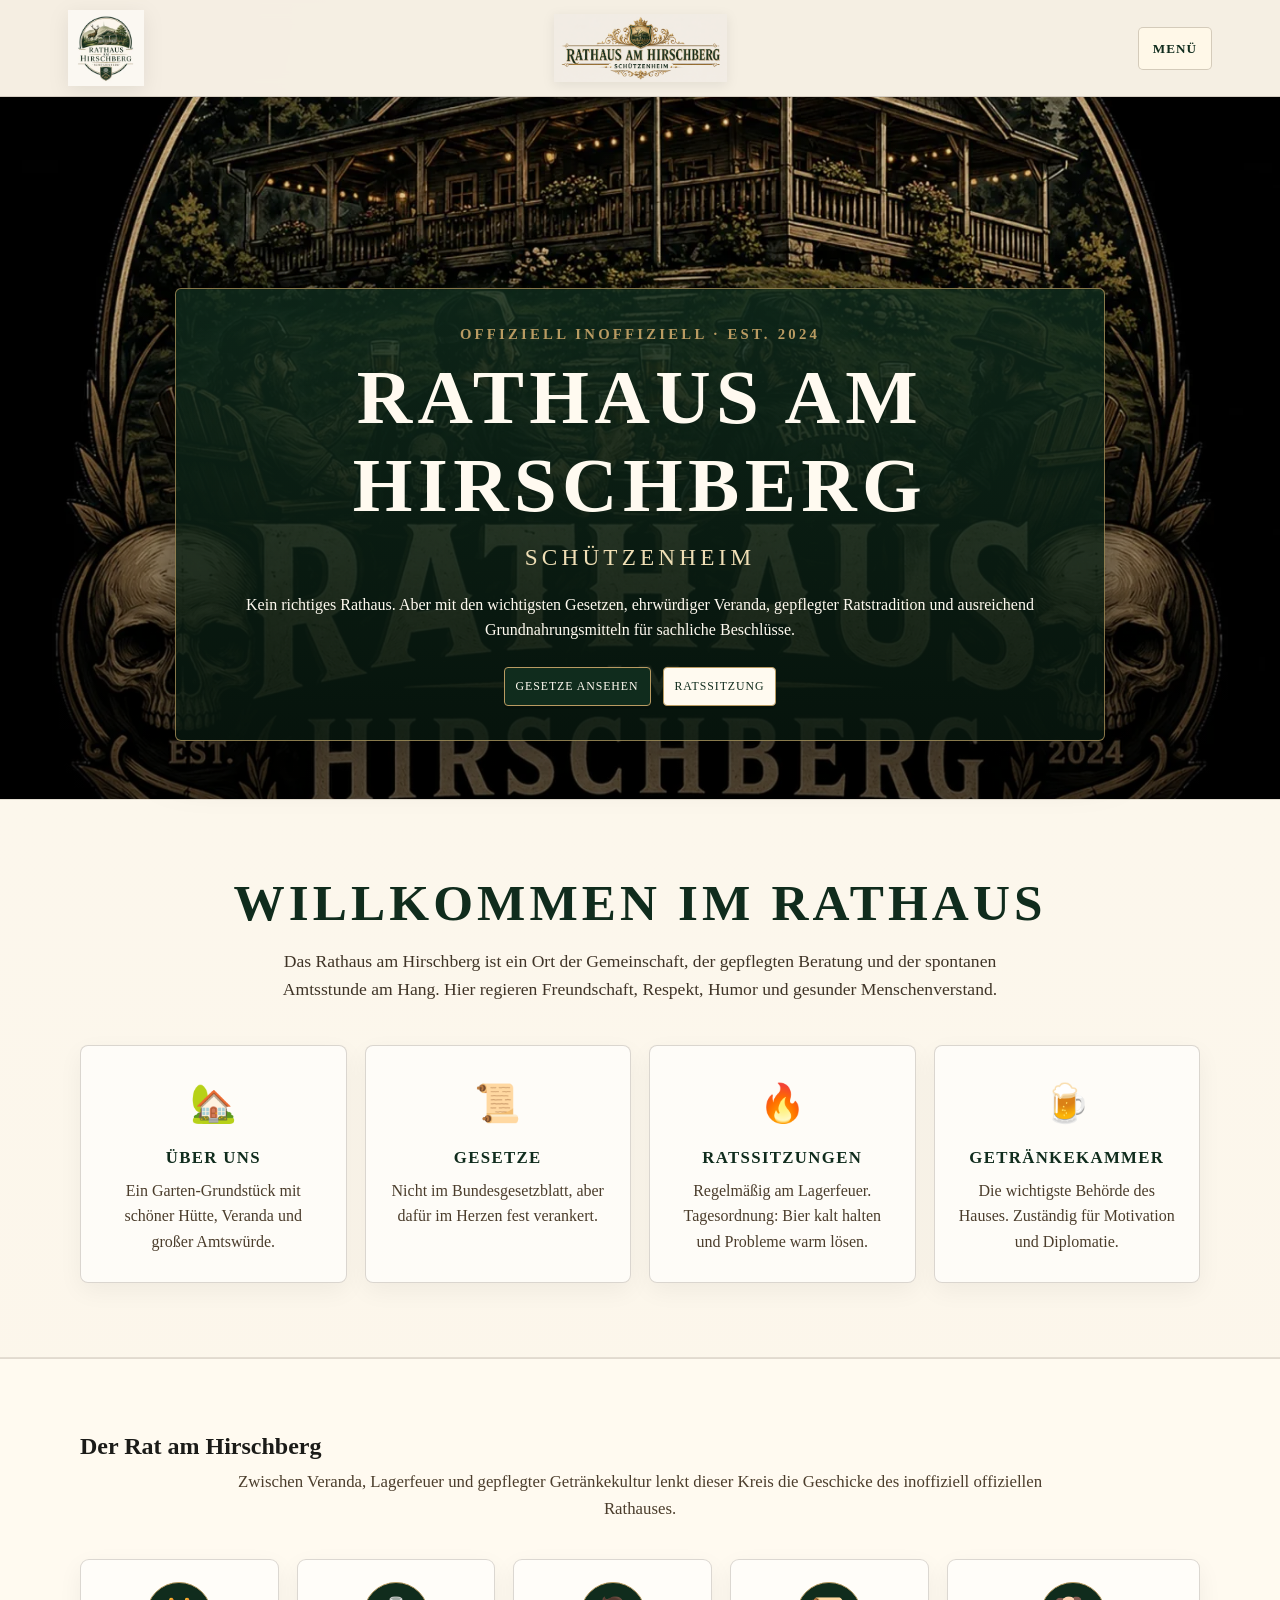
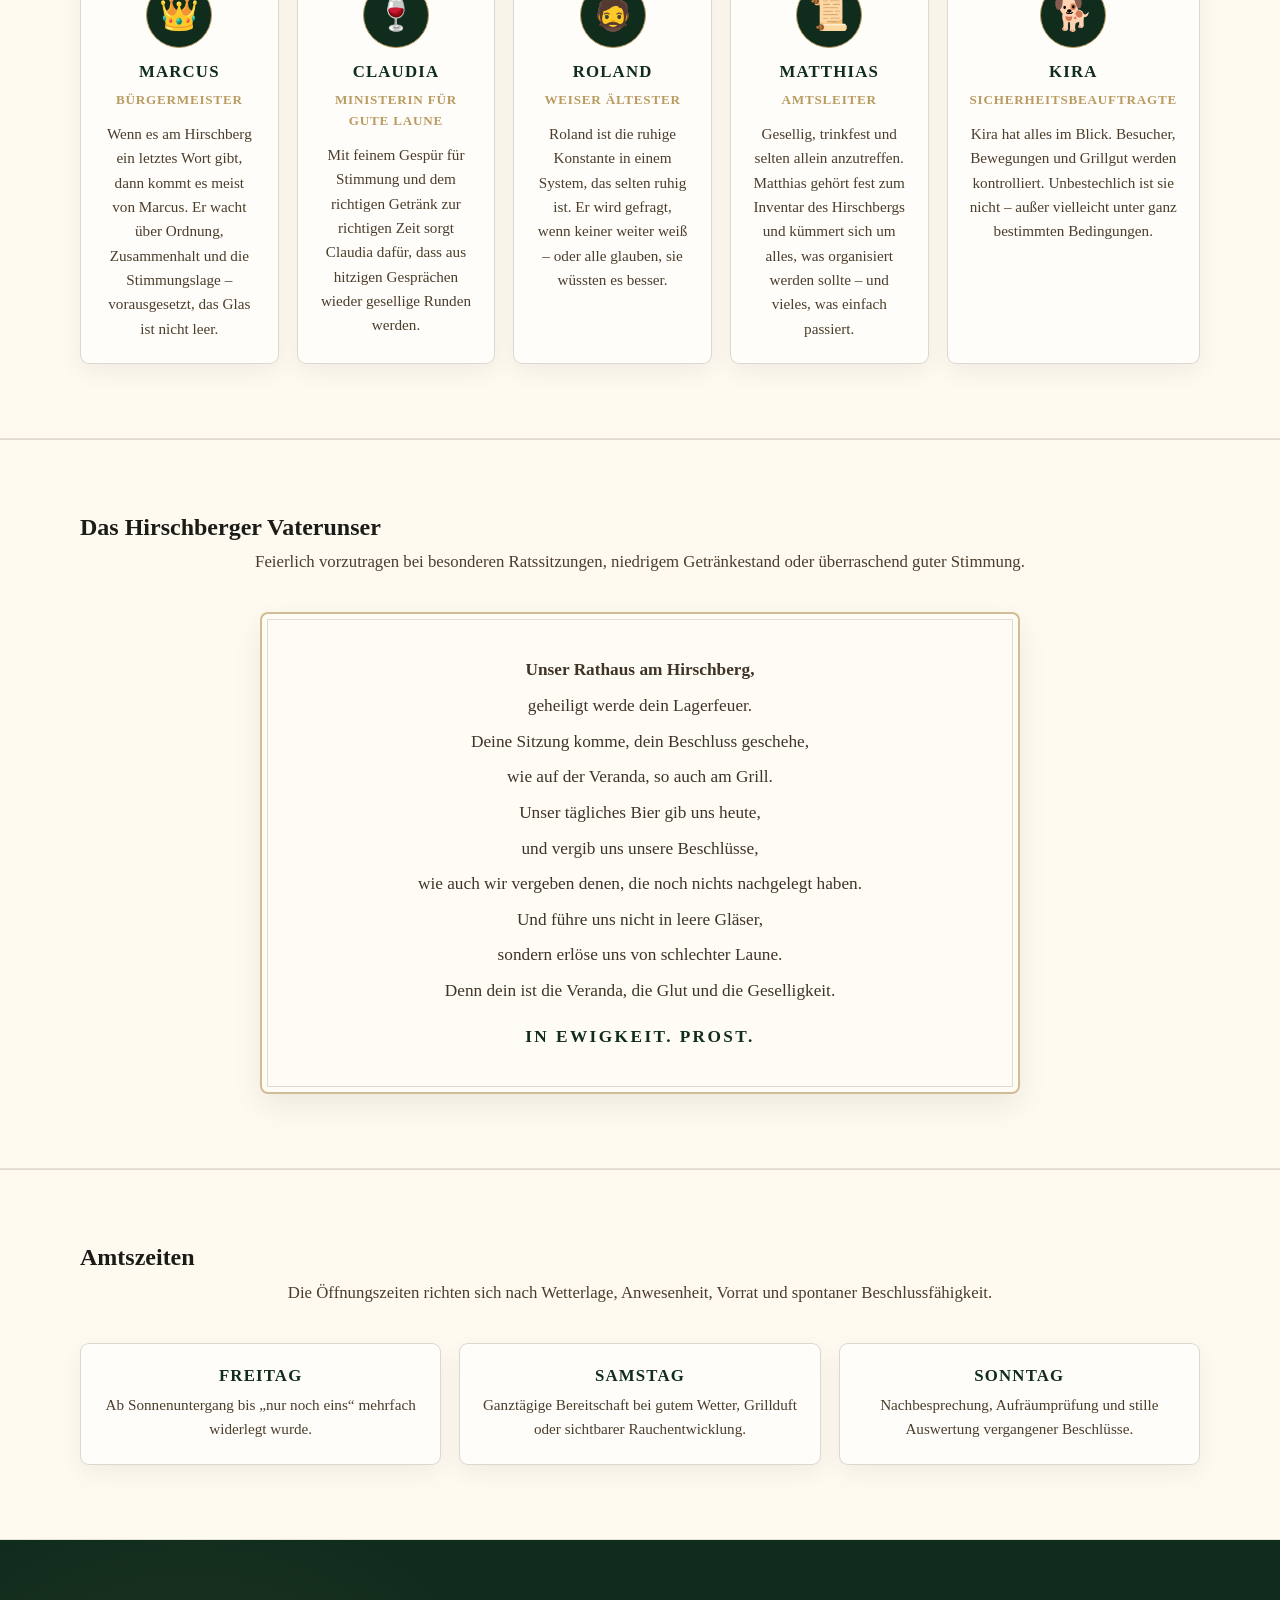
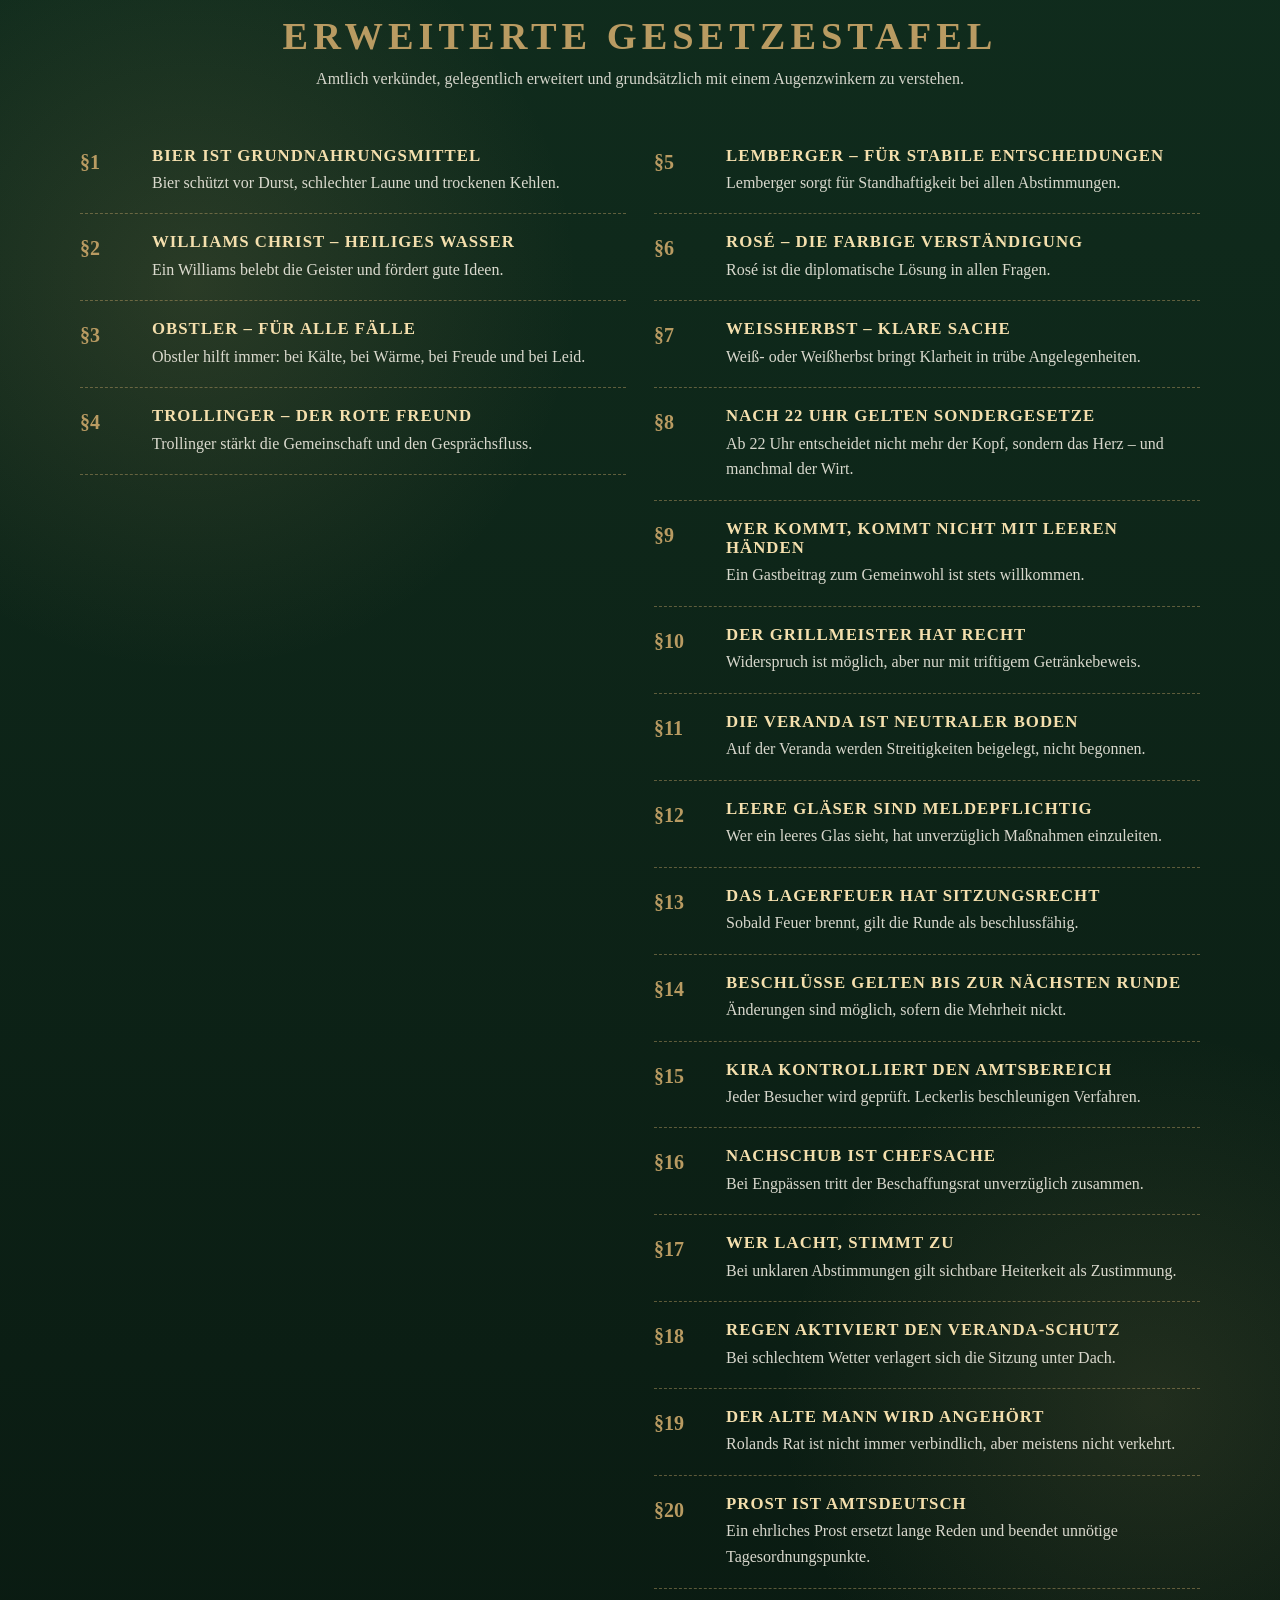
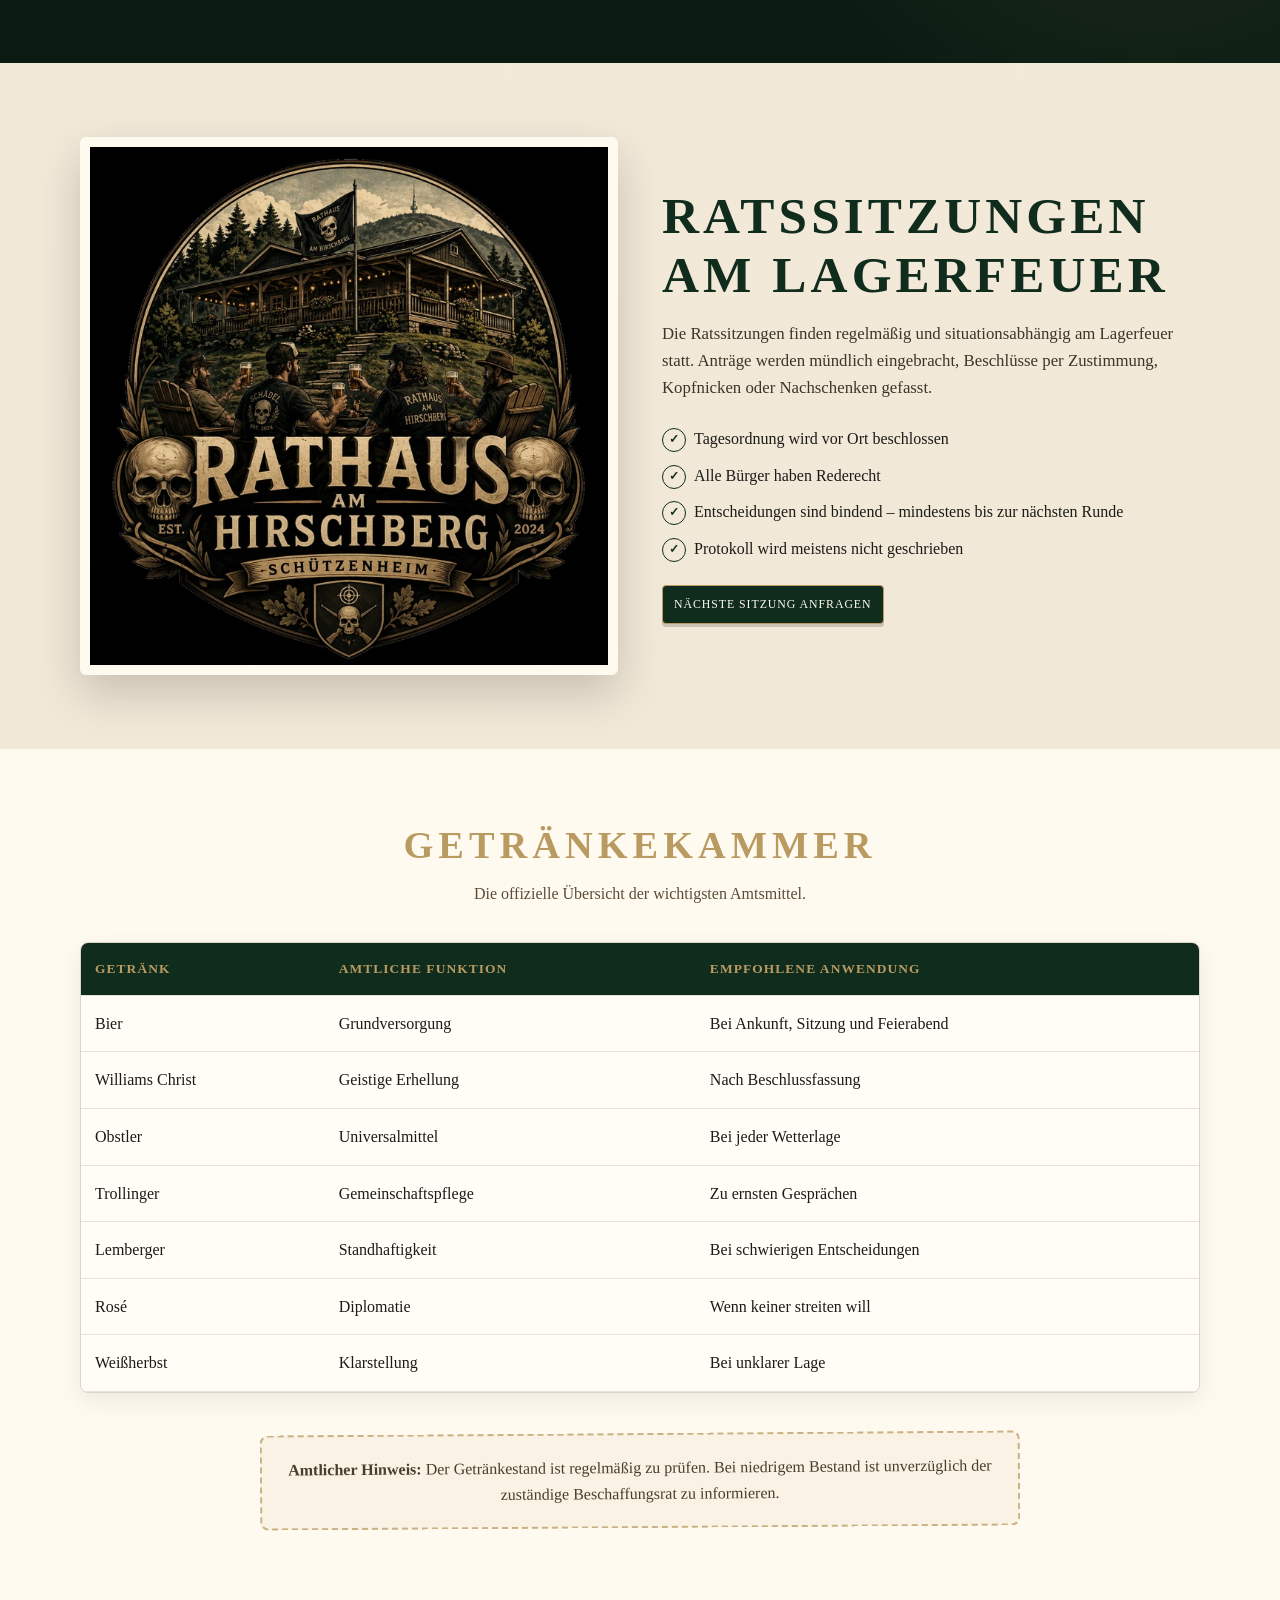
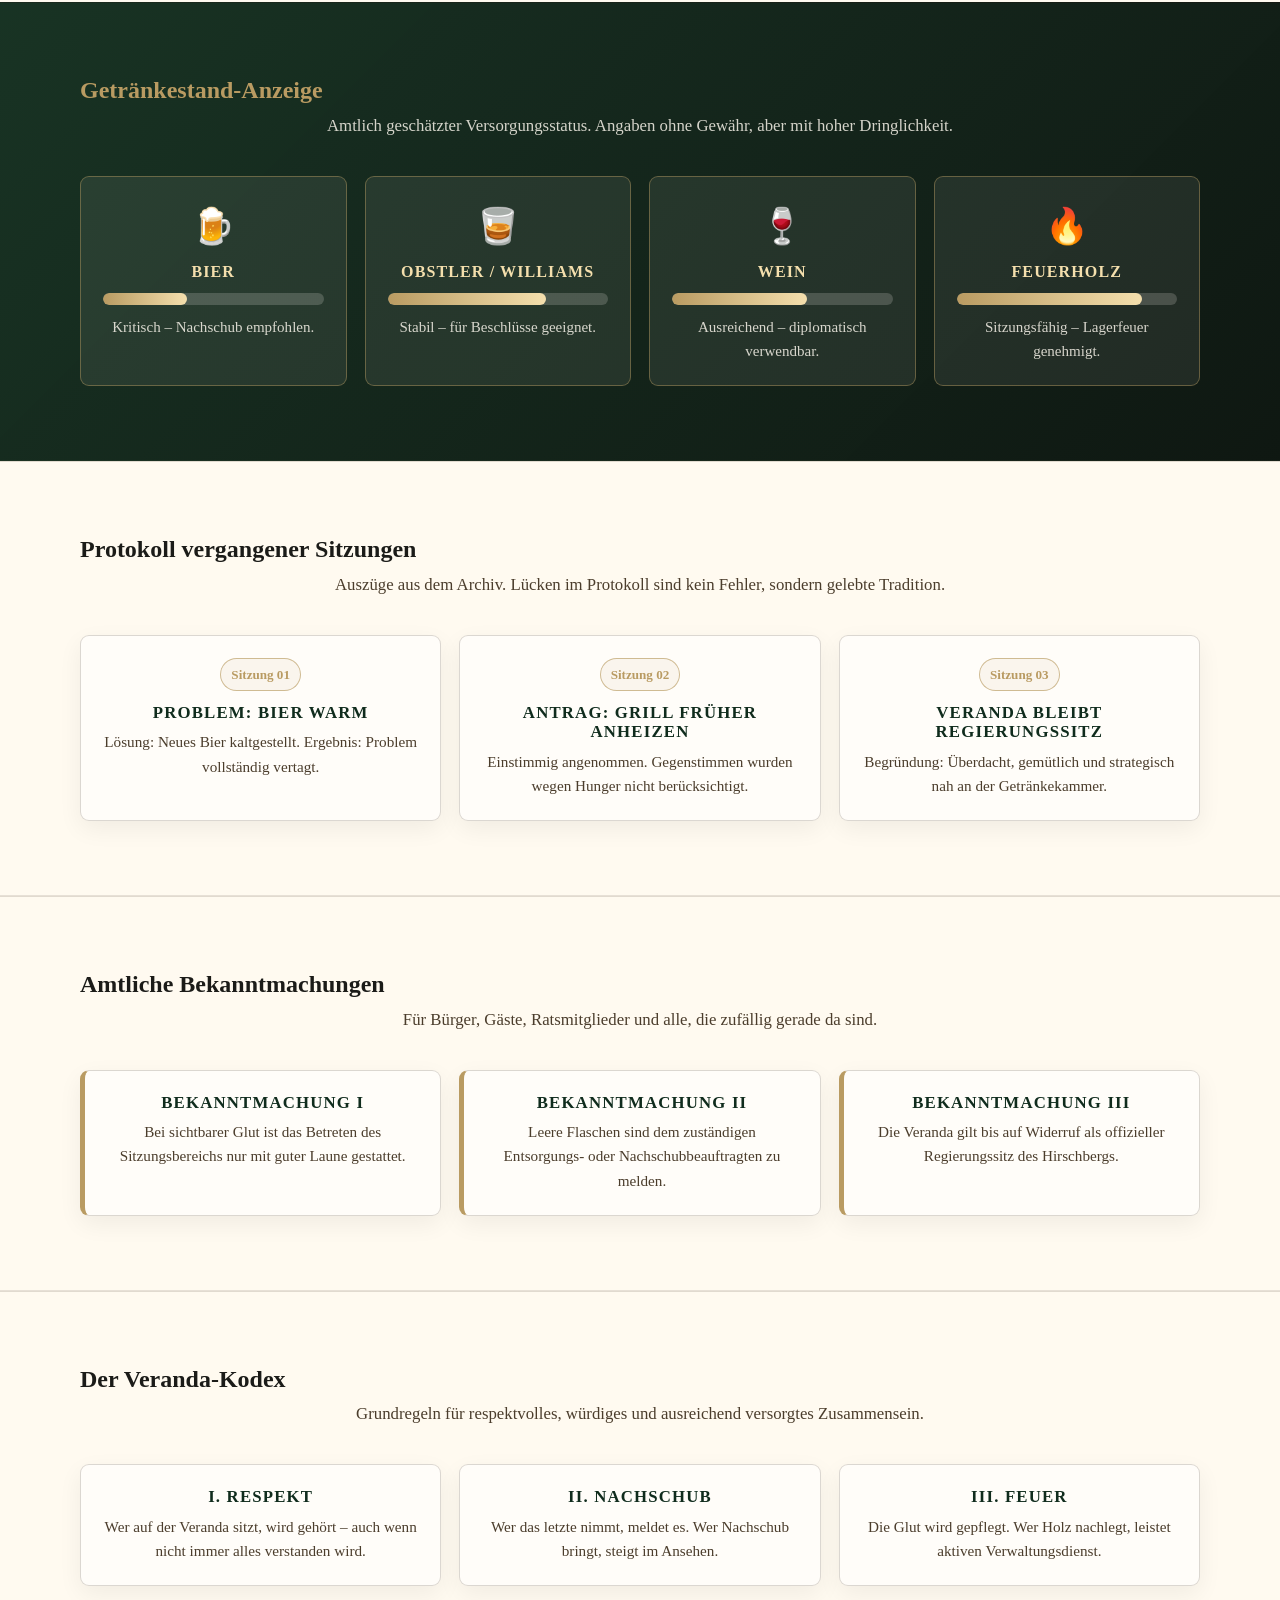
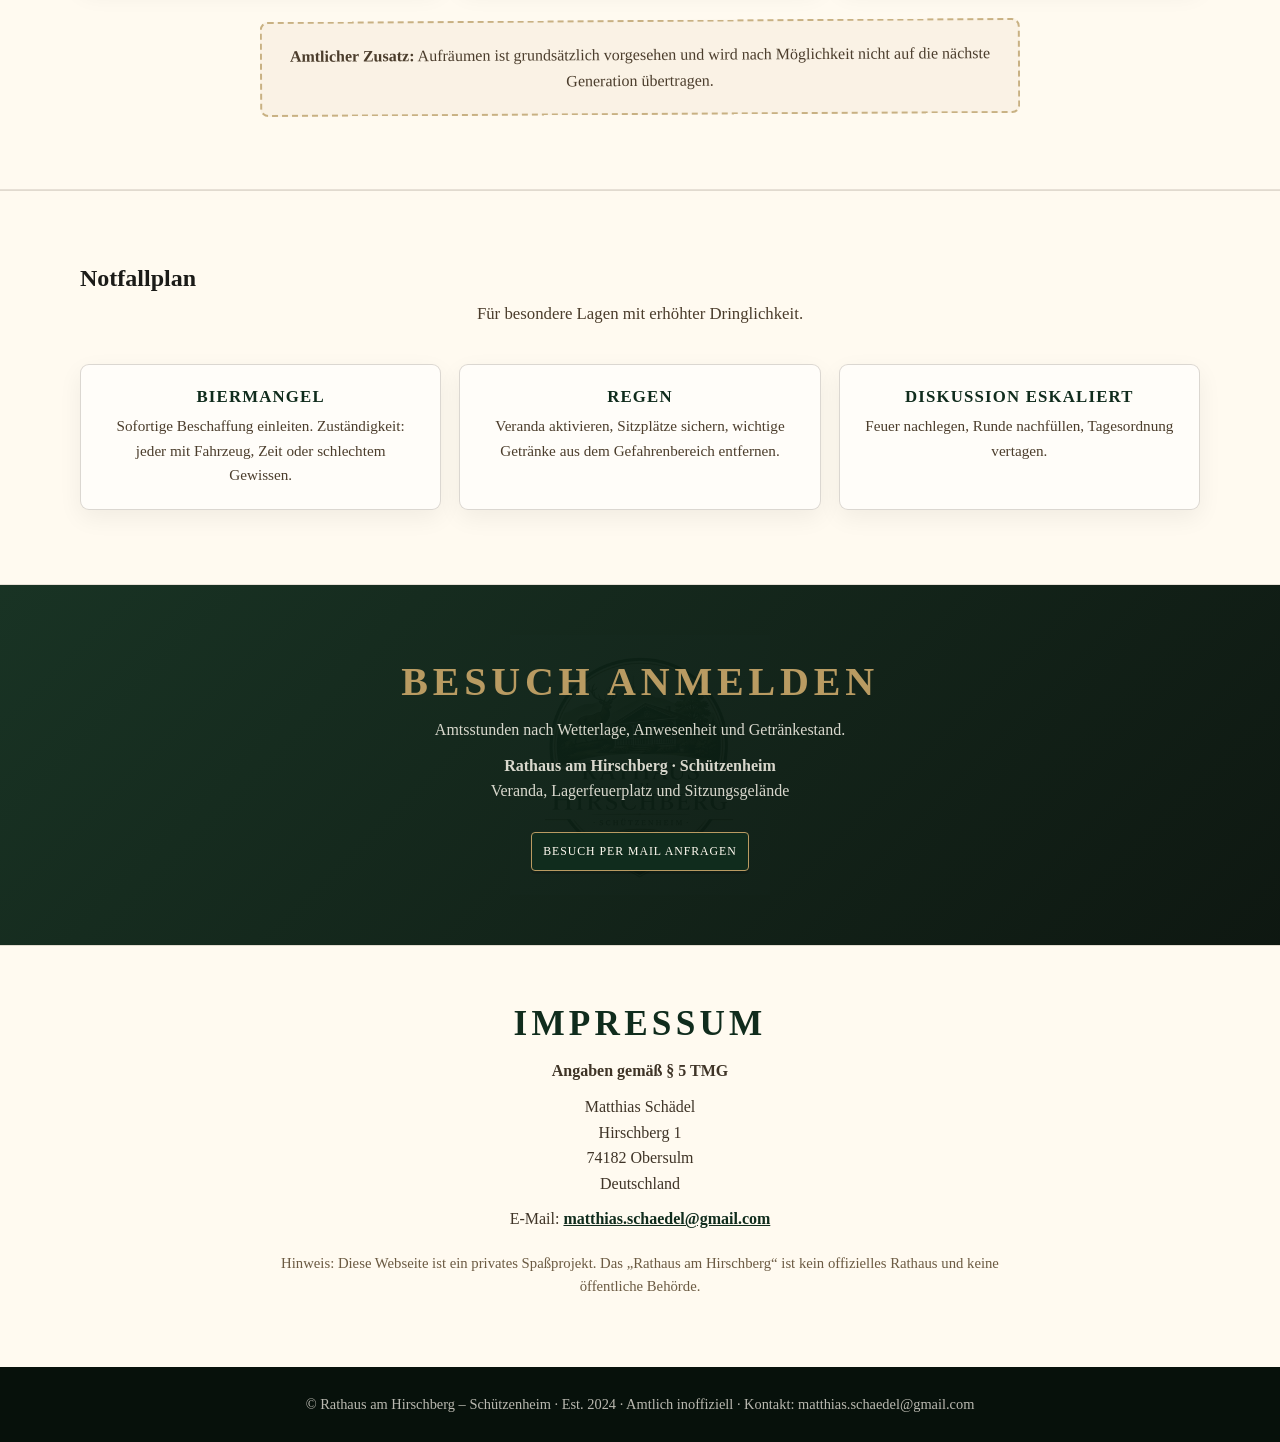
==== commit 8ade967f: "Add files via upload" ====
--- a/index.html
+++ b/index.html
@@ -7,6 +7,7 @@
   <meta name="description" content="Die offizielle, inoffizielle Webseite des Rathaus am Hirschberg – Schützenheim. Seriös im Auftritt, lustig im Betrieb." />
   <link rel="preload" as="image" href="betrieb-rathaus-hirschberg.webp" type="image/webp" />
   <link rel="icon" href="logo-rathaus-hirschberg.webp" type="image/webp" />
+  <link rel="preload" as="image" href="header-rathaus-hirschberg.png" type="image/png" />
 
   <style>
     :root{
@@ -735,16 +736,103 @@
       display:block;
     }
 
-  </style>
+  
+/* Smartphone Header mittig anzeigen */
+.mobile-title{
+  display:none;
+  font-weight:bold;
+  color:var(--green);
+  text-align:center;
+  flex:1;
+  font-size:.9rem;
+  letter-spacing:.08em;
+}
+
+@media(max-width:900px){
+  .brand-title{
+    display:none;
+  }
+  .mobile-title{
+    display:block;
+  }
+}
+
+
+/* Prunkvoller Header-Titel als Bild */
+.header-banner{
+  display:block;
+  height:78px;
+  width:auto;
+  max-width:min(760px,58vw);
+  object-fit:contain;
+  margin:0 auto;
+  flex:1 1 auto;
+  filter:drop-shadow(0 3px 6px rgba(0,0,0,.08));
+}
+
+.brand{
+  flex:0 0 auto;
+}
+
+.brand img{
+  width:76px;
+}
+
+.nav{
+  min-height:92px;
+}
+
+.brand-title,
+.mobile-title{
+  display:none !important;
+}
+
+@media(max-width:1320px){
+  .header-banner{
+    max-width:min(640px,58vw);
+    height:68px;
+  }
+}
+
+@media(max-width:700px){
+  .nav{
+    min-height:74px;
+    gap:8px;
+    padding:8px 10px;
+  }
+  .brand img{
+    width:56px !important;
+  }
+  .header-banner{
+    height:46px;
+    max-width:calc(100vw - 150px);
+  }
+  .hamburger{
+    padding:7px 9px !important;
+    font-size:.72rem !important;
+  }
+}
+
+@media(max-width:390px){
+  .brand img{
+    width:50px !important;
+  }
+  .header-banner{
+    height:40px;
+    max-width:calc(100vw - 132px);
+  }
+}
+
+</style>
 </head>
 
 <body>
   <header class="topbar">
     <nav class="nav">
       <a class="brand" href="#home" aria-label="Zur Startseite">
-        <img src="logo-rathaus-hirschberg.webp" alt="Logo Rathaus am Hirschberg">
-        <span class="brand-title">Rathaus am Hirschberg <small>Schützenheim</small></span>
-      </a>
+        <img src="logo-rathaus-hirschberg.webp" alt="Logo Rathaus am Hirschberg"></a>
+
+      <img class="header-banner" src="header-rathaus-hirschberg.png" alt="Rathaus am Hirschberg Schützenheim">
 
       <div class="links">
         <a href="#rathaus">Das Rathaus</a>
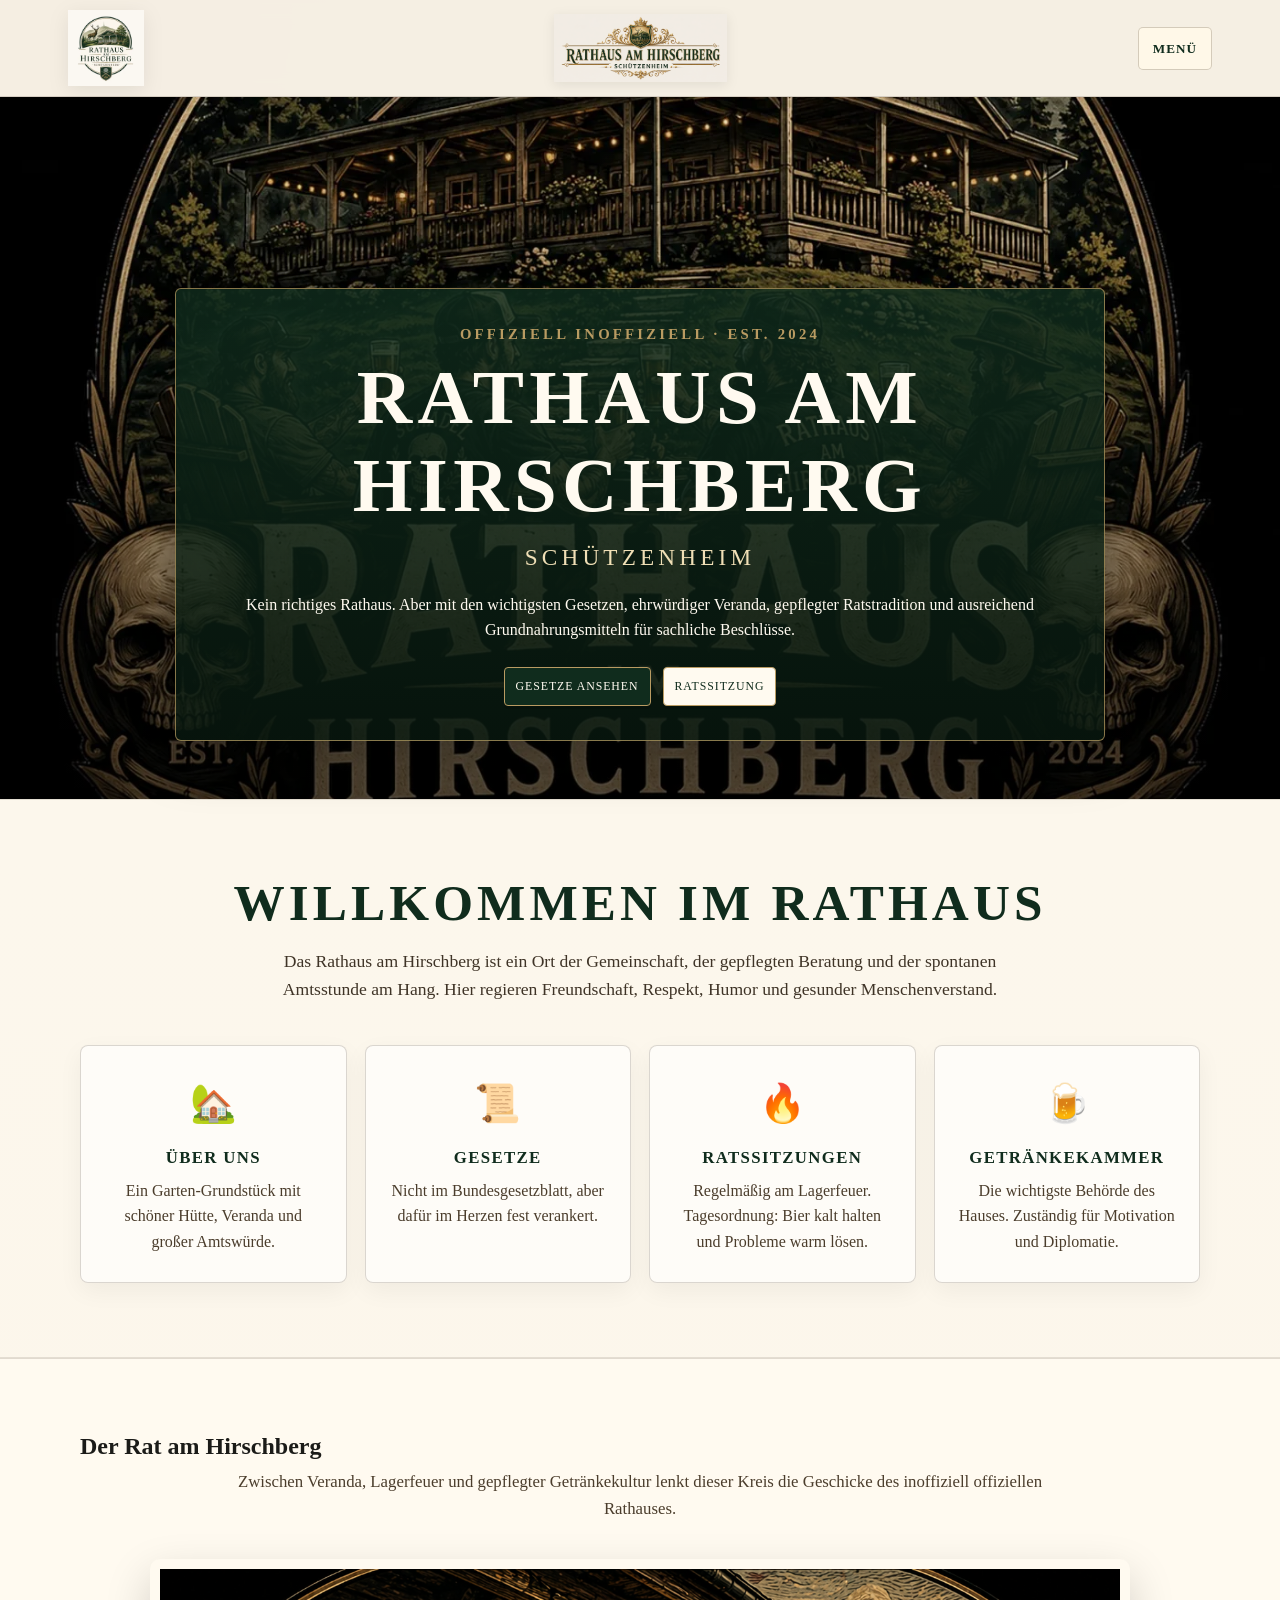
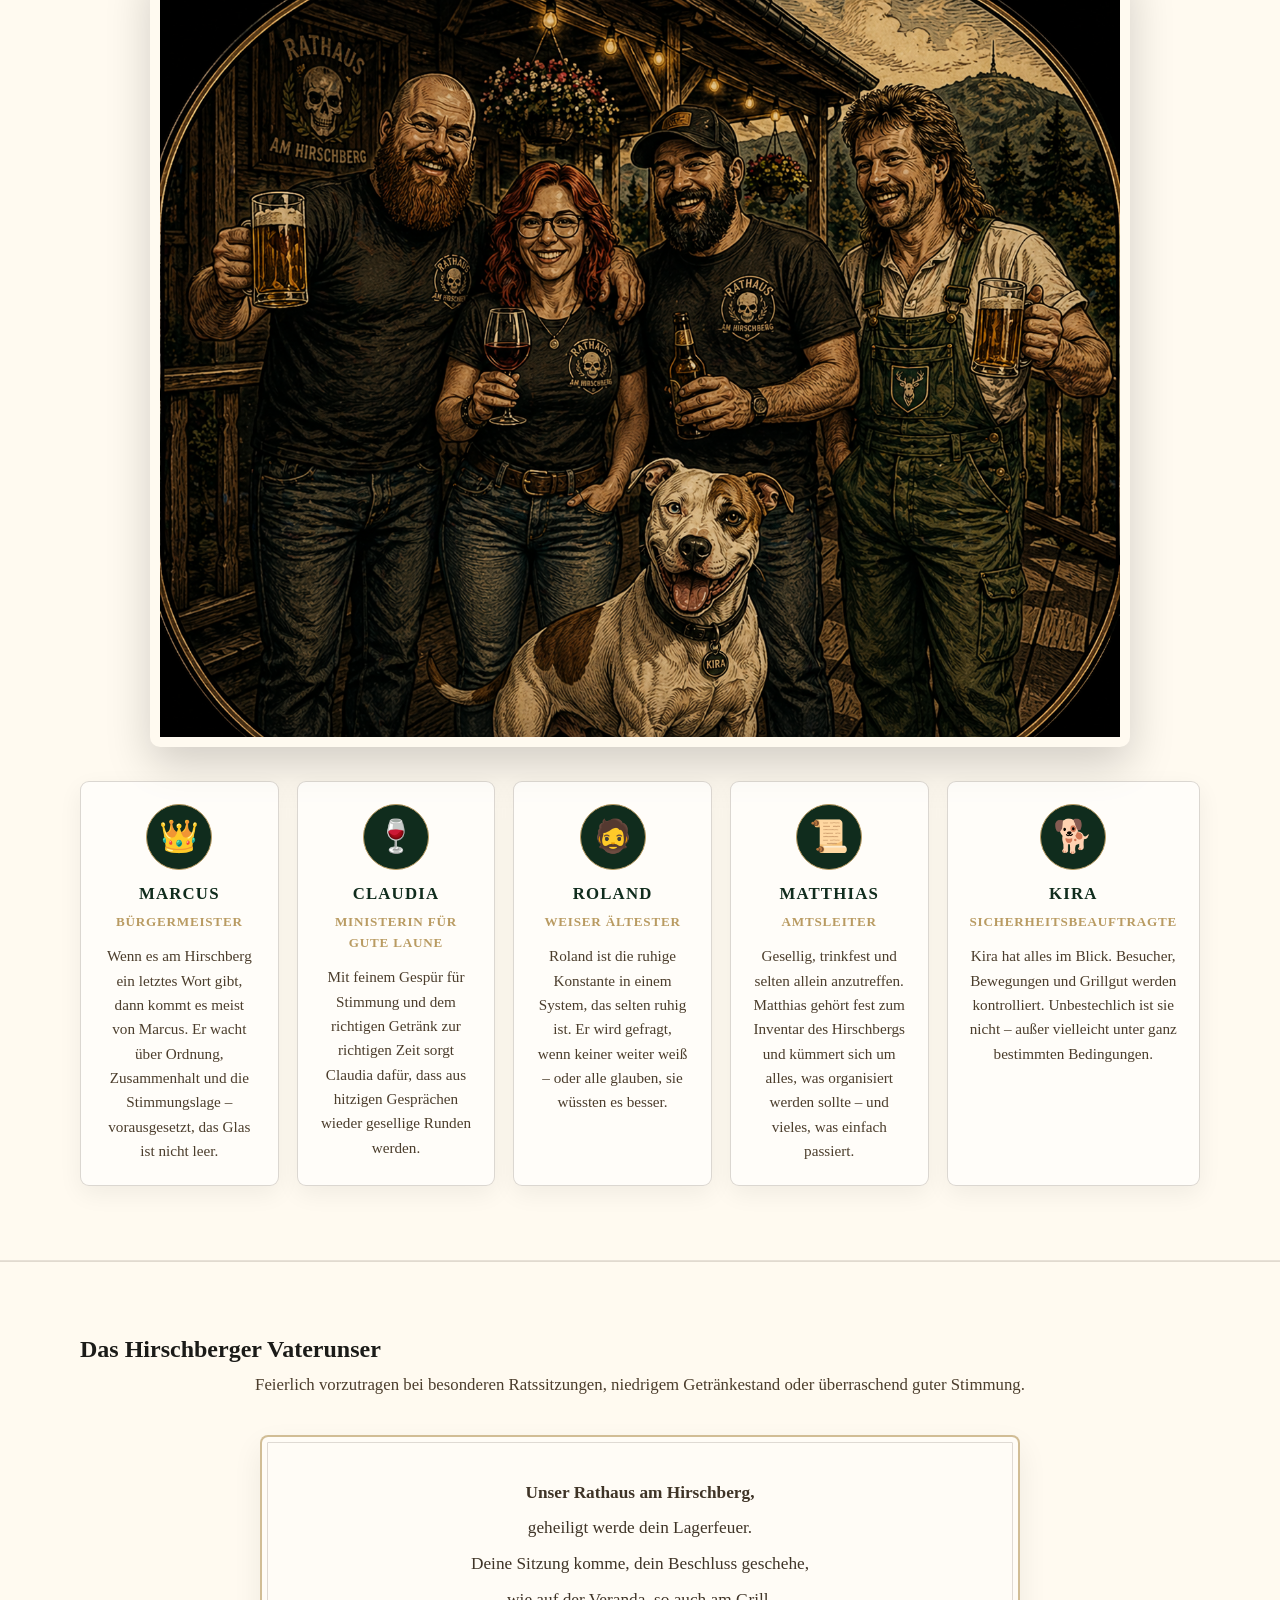
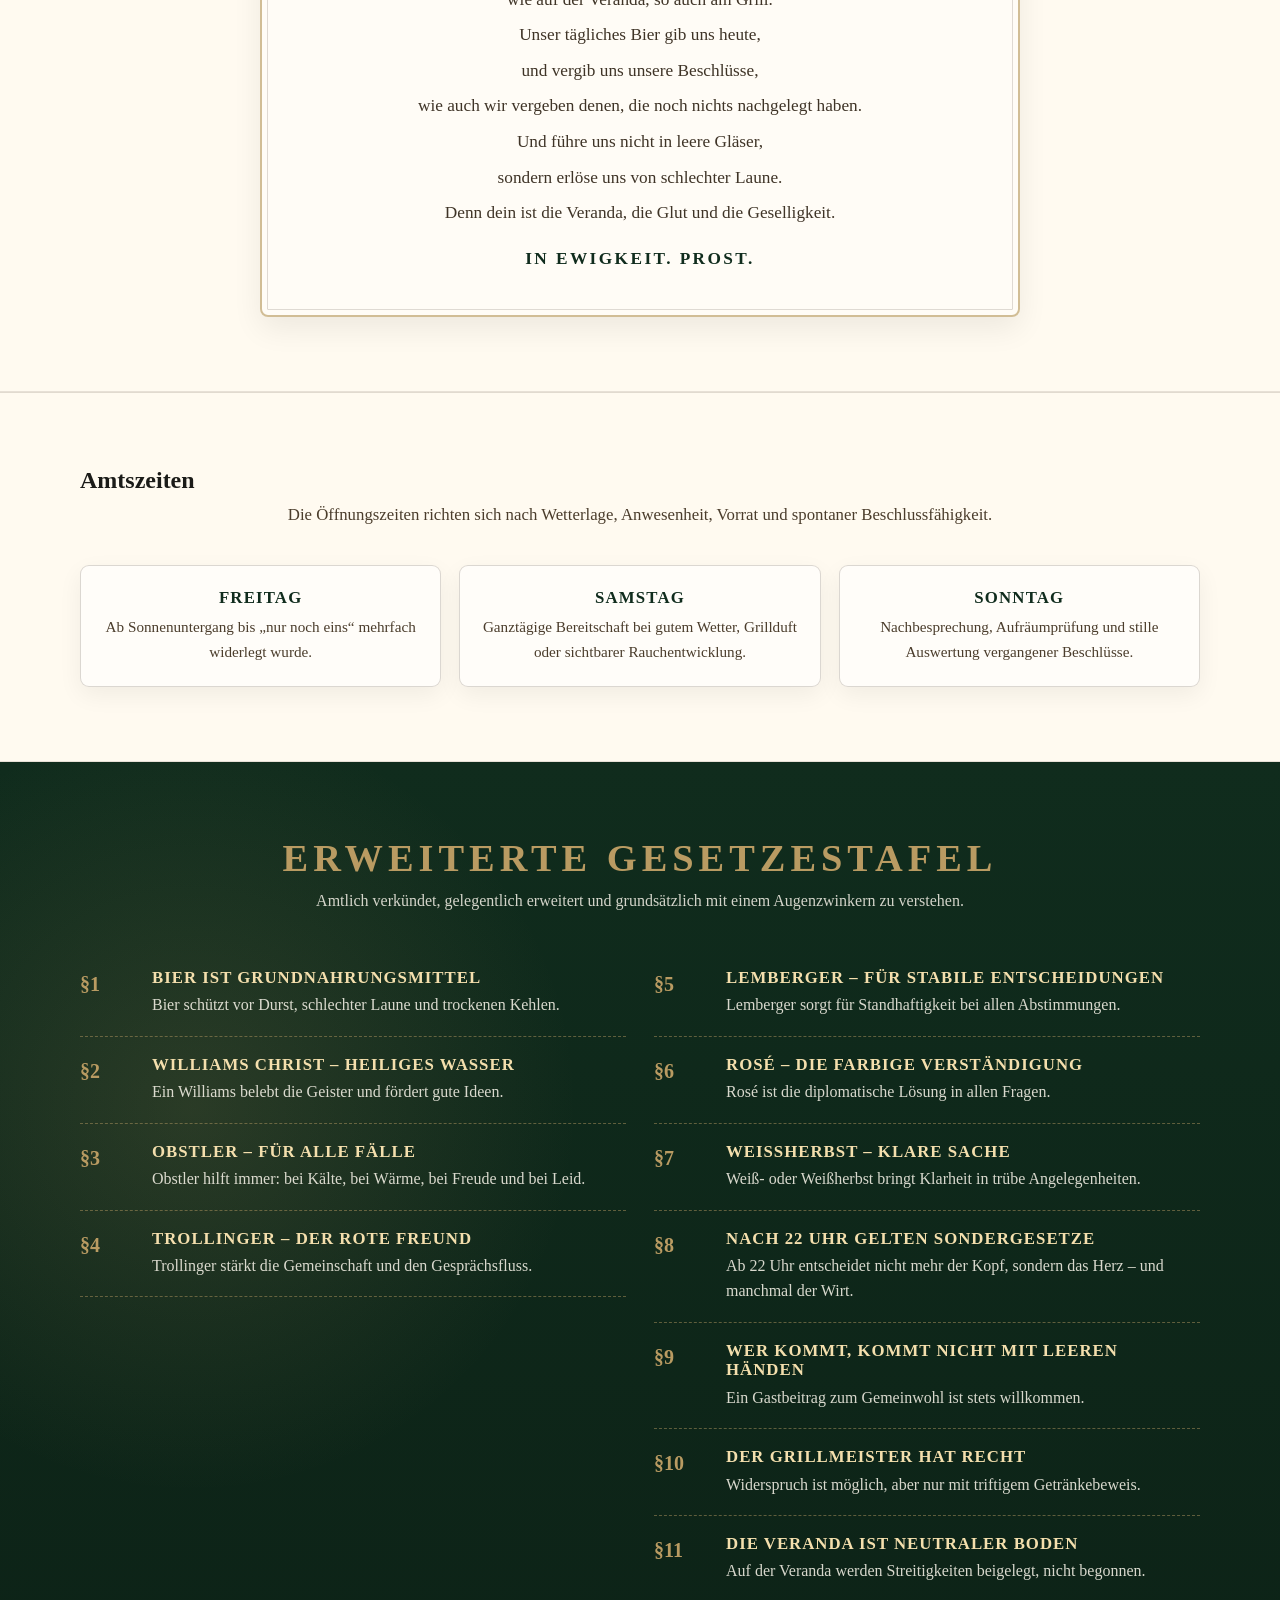
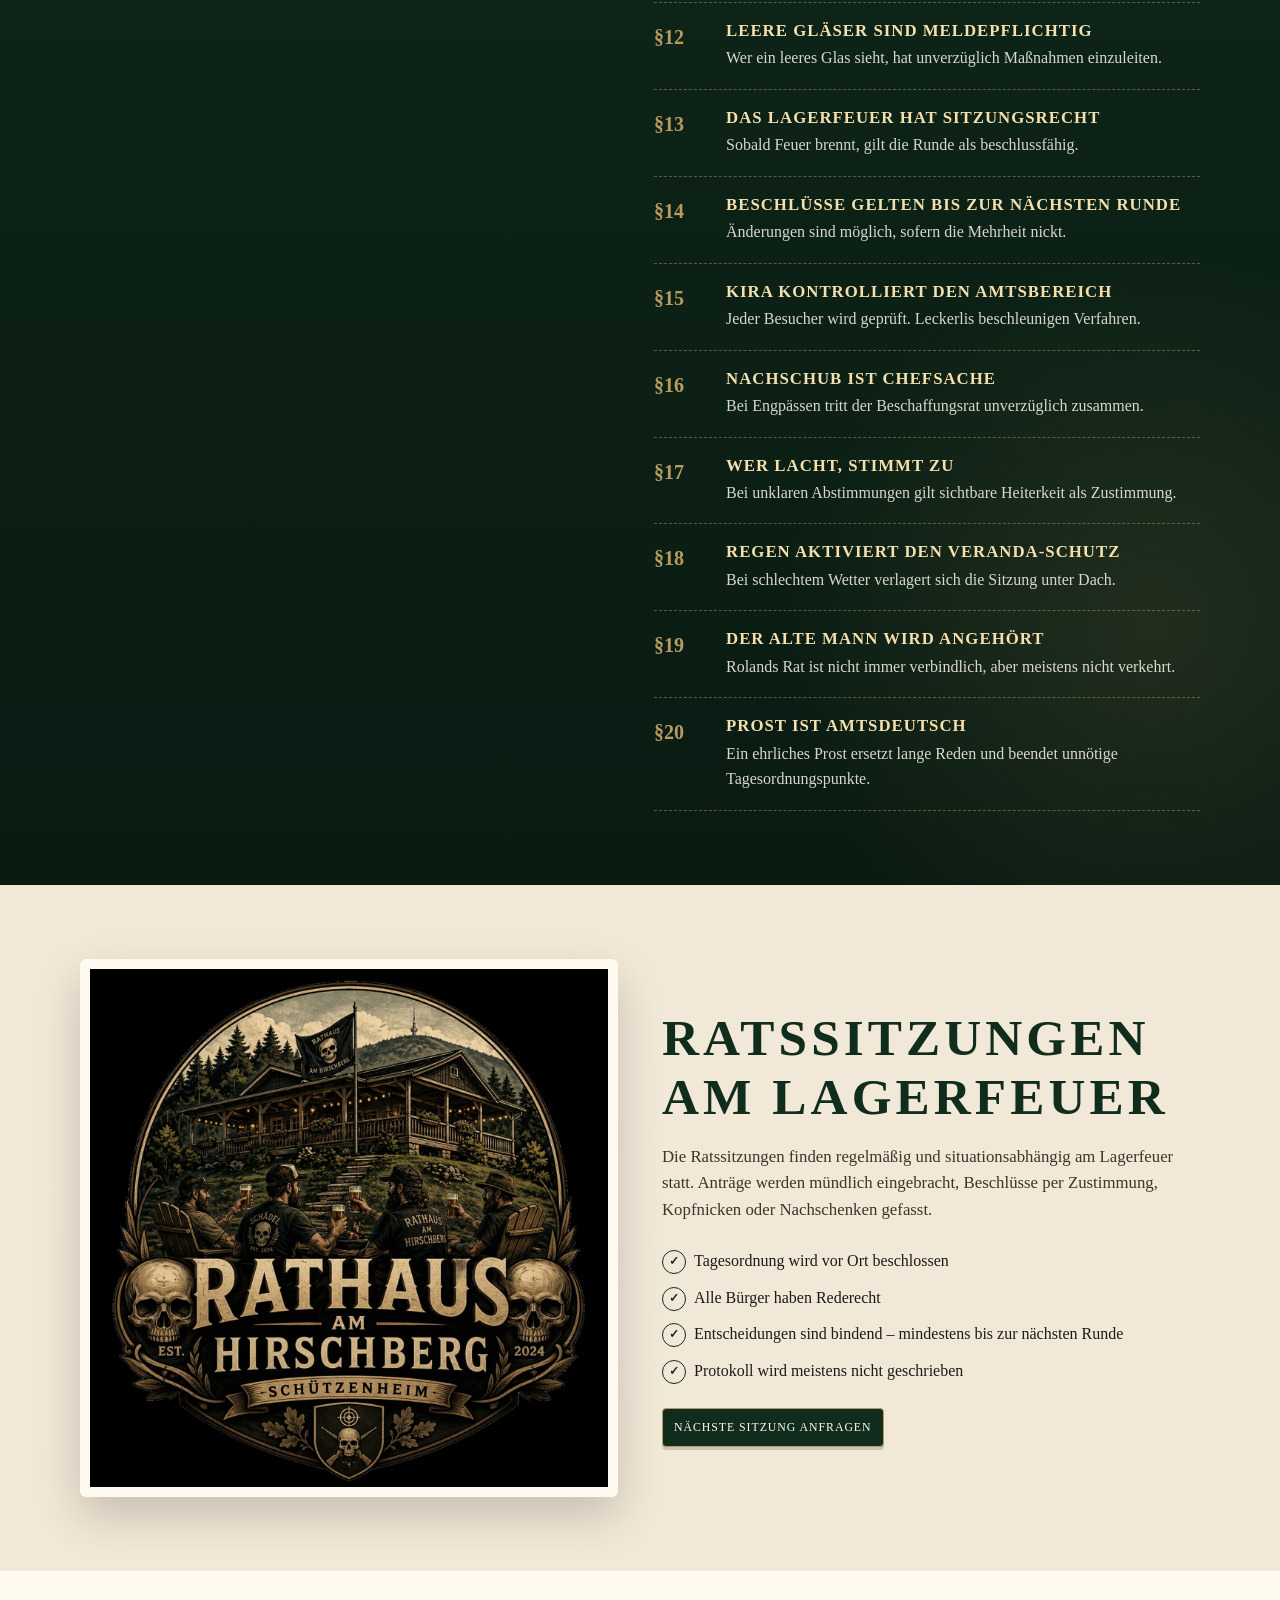
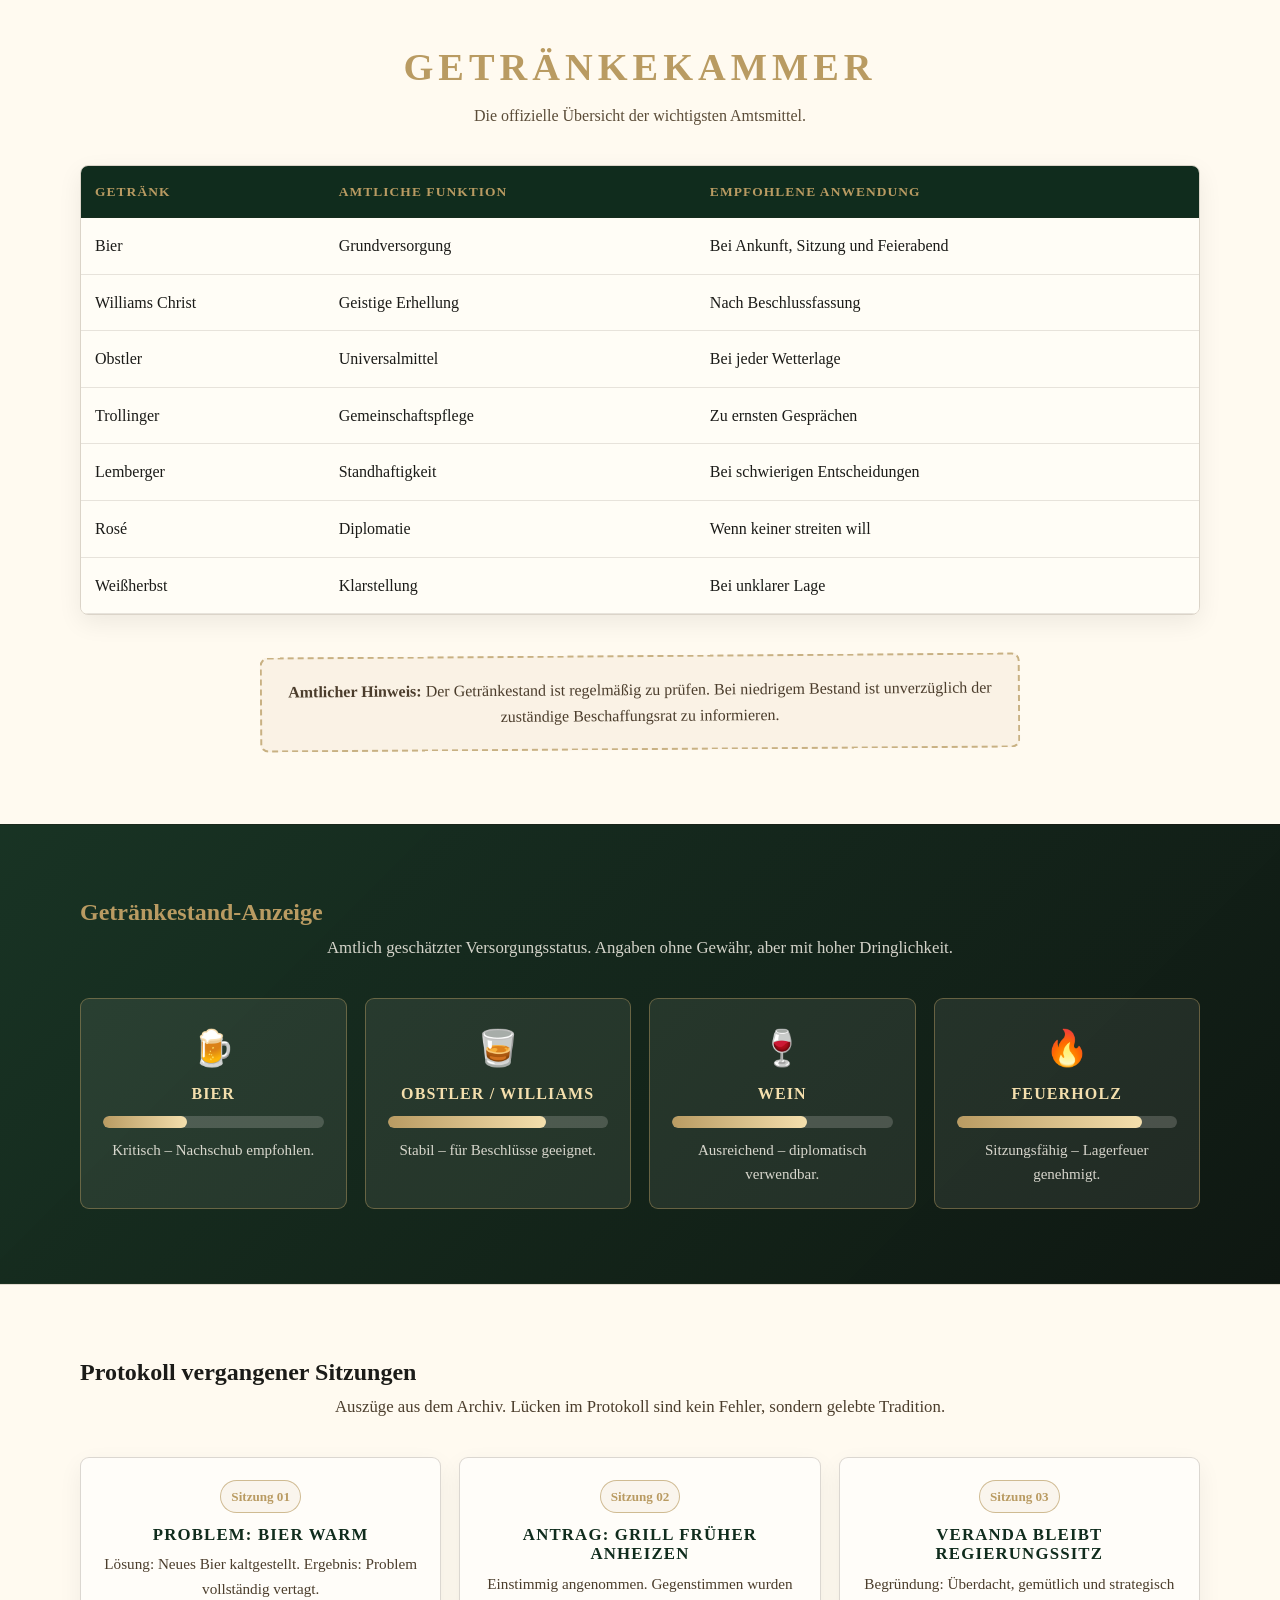
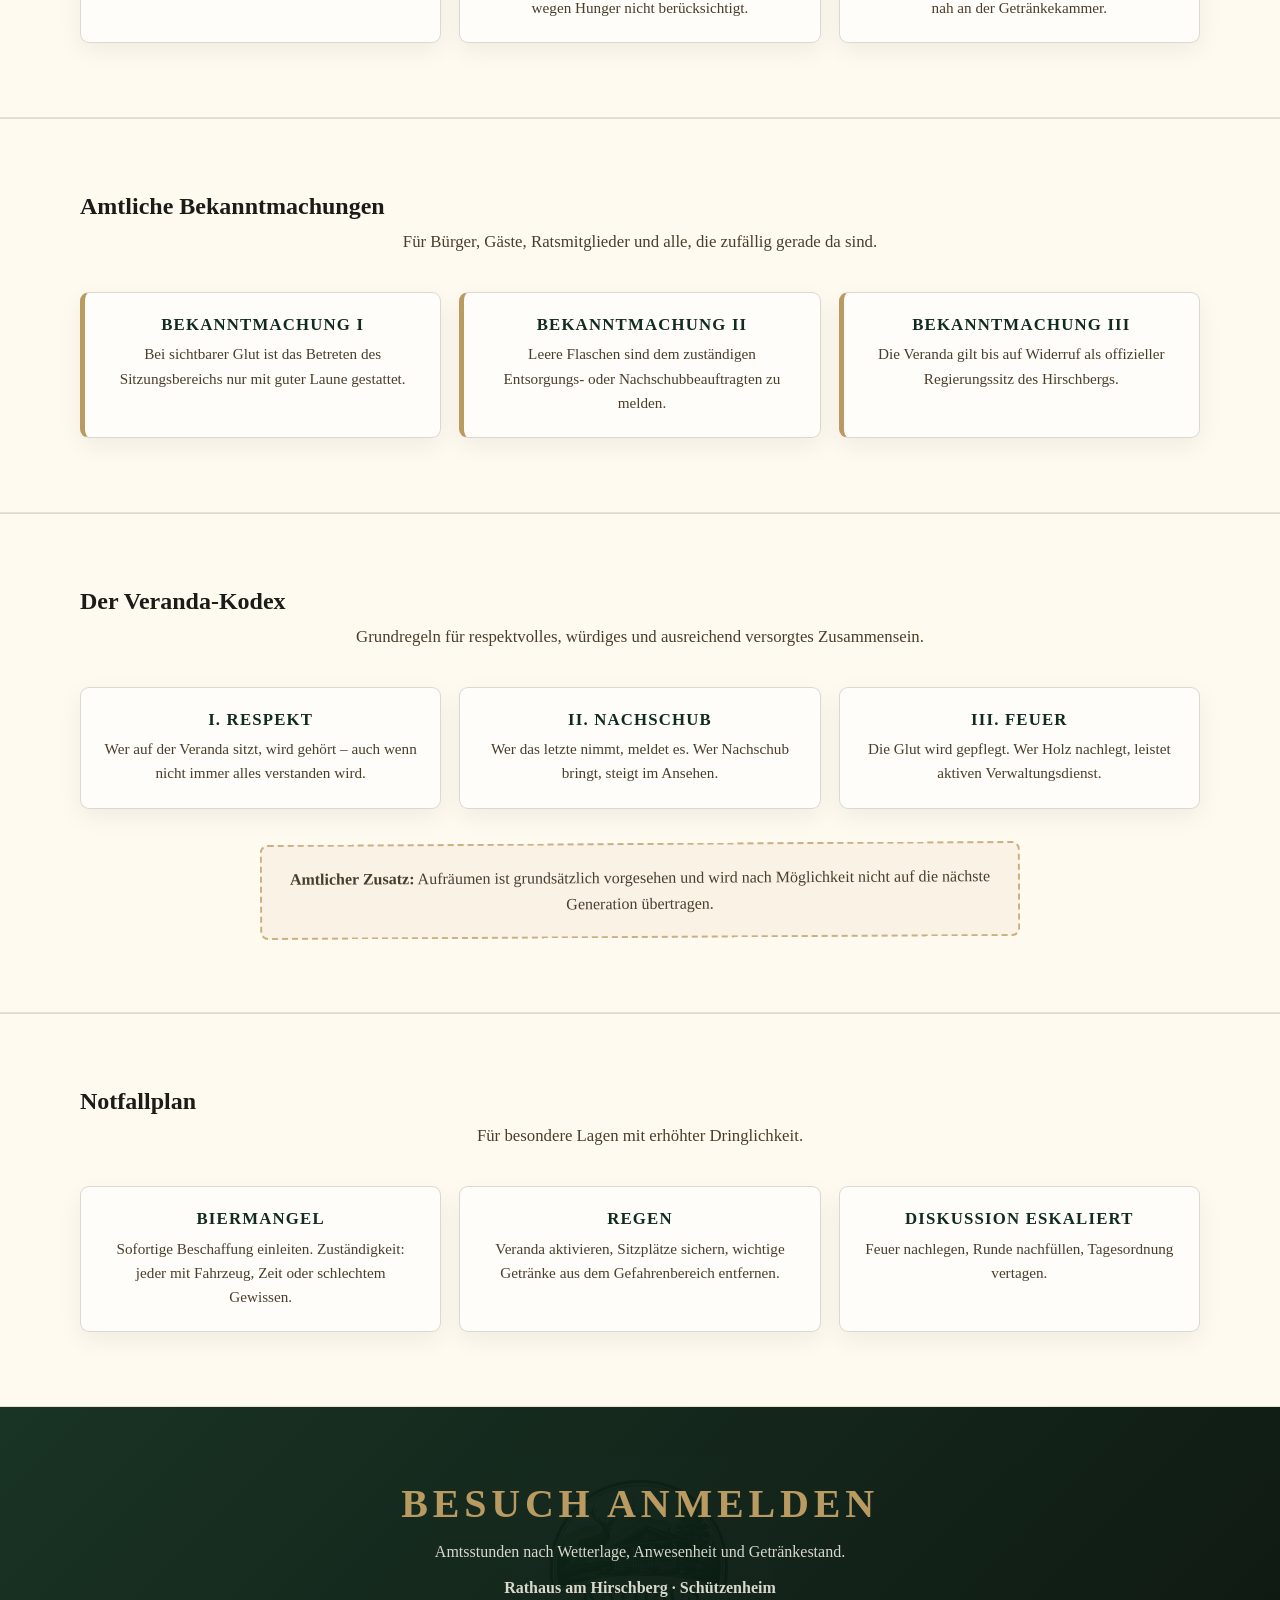
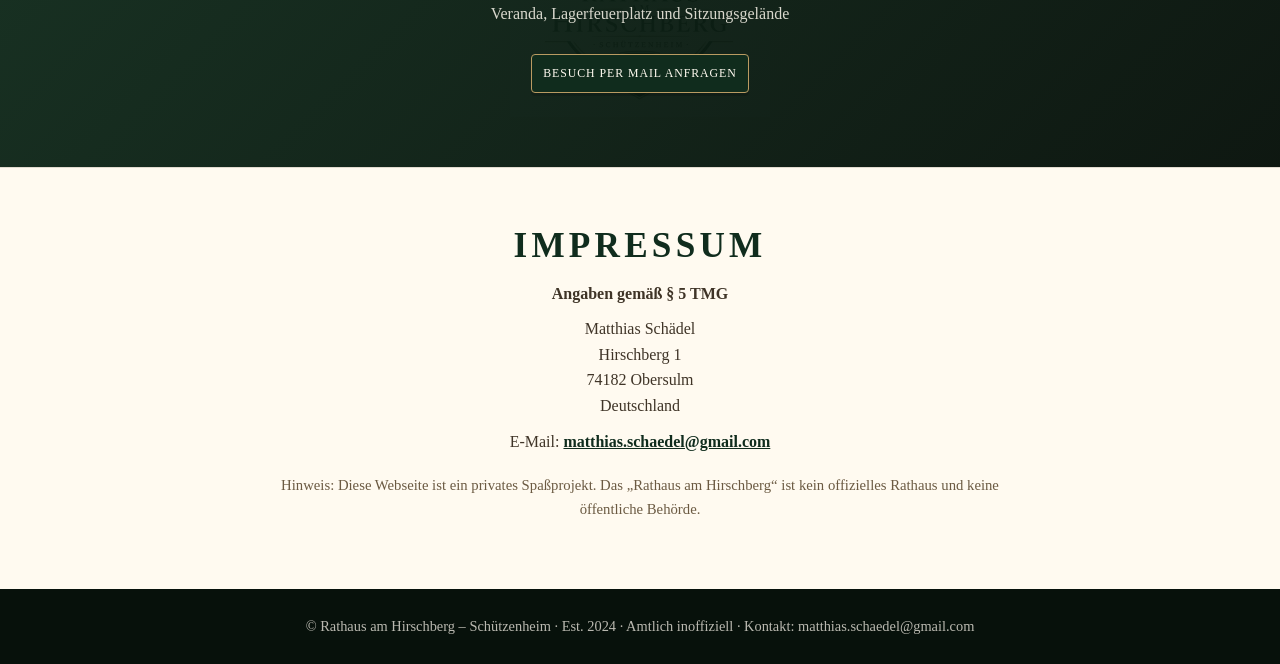
==== commit dce5be0e: "Add files via upload" ====
--- a/index.html
+++ b/index.html
@@ -823,6 +823,29 @@
   }
 }
 
+
+/* Bild des Rates am Hirschberg */
+.rat-image-frame{
+  width:min(980px,100%);
+  margin:0 auto 34px;
+  border:10px solid var(--paper);
+  border-radius:10px;
+  overflow:hidden;
+  box-shadow:var(--shadow);
+  background:var(--paper);
+}
+.rat-image-frame img{
+  width:100%;
+  height:auto;
+  display:block;
+}
+@media(max-width:650px){
+  .rat-image-frame{
+    border-width:6px;
+    margin-bottom:26px;
+  }
+}
+
 </style>
 </head>
 
@@ -914,6 +937,8 @@
       <div class="container">
         <h2>Der Rat am Hirschberg</h2>
         <p class="extra-subtitle">Zwischen Veranda, Lagerfeuer und gepflegter Getränkekultur lenkt dieser Kreis die Geschicke des inoffiziell offiziellen Rathauses.</p>
+        <div class="rat-image-frame"><img src="ratsmitglieder-hirschberg.png" alt="Der Rat am Hirschberg auf der Veranda"></div>
+
         <div class="team-grid">
           <article class="team-card"><div class="team-avatar">👑</div><h3>Marcus</h3><p class="team-role">Bürgermeister</p><p>Wenn es am Hirschberg ein letztes Wort gibt, dann kommt es meist von Marcus. Er wacht über Ordnung, Zusammenhalt und die Stimmungslage – vorausgesetzt, das Glas ist nicht leer.</p></article>
           <article class="team-card"><div class="team-avatar">🍷</div><h3>Claudia</h3><p class="team-role">Ministerin für gute Laune</p><p>Mit feinem Gespür für Stimmung und dem richtigen Getränk zur richtigen Zeit sorgt Claudia dafür, dass aus hitzigen Gesprächen wieder gesellige Runden werden.</p></article>
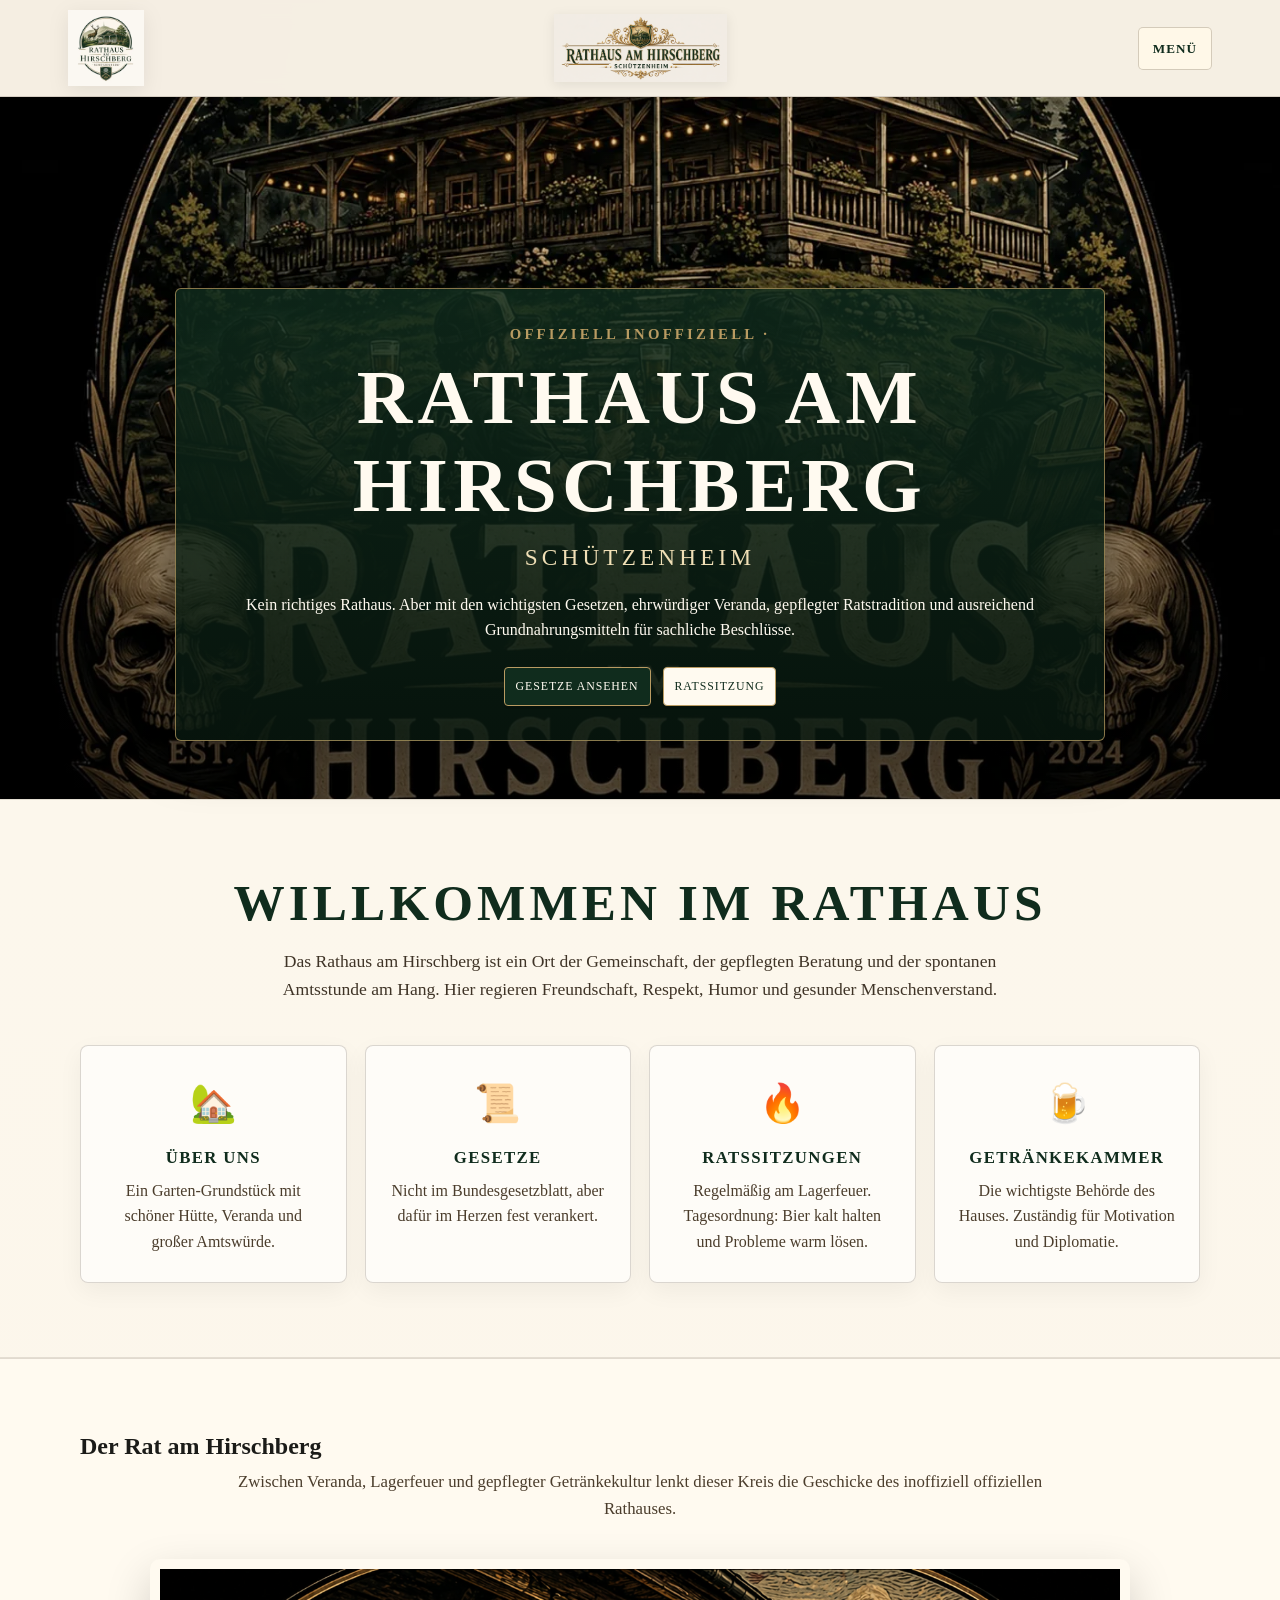
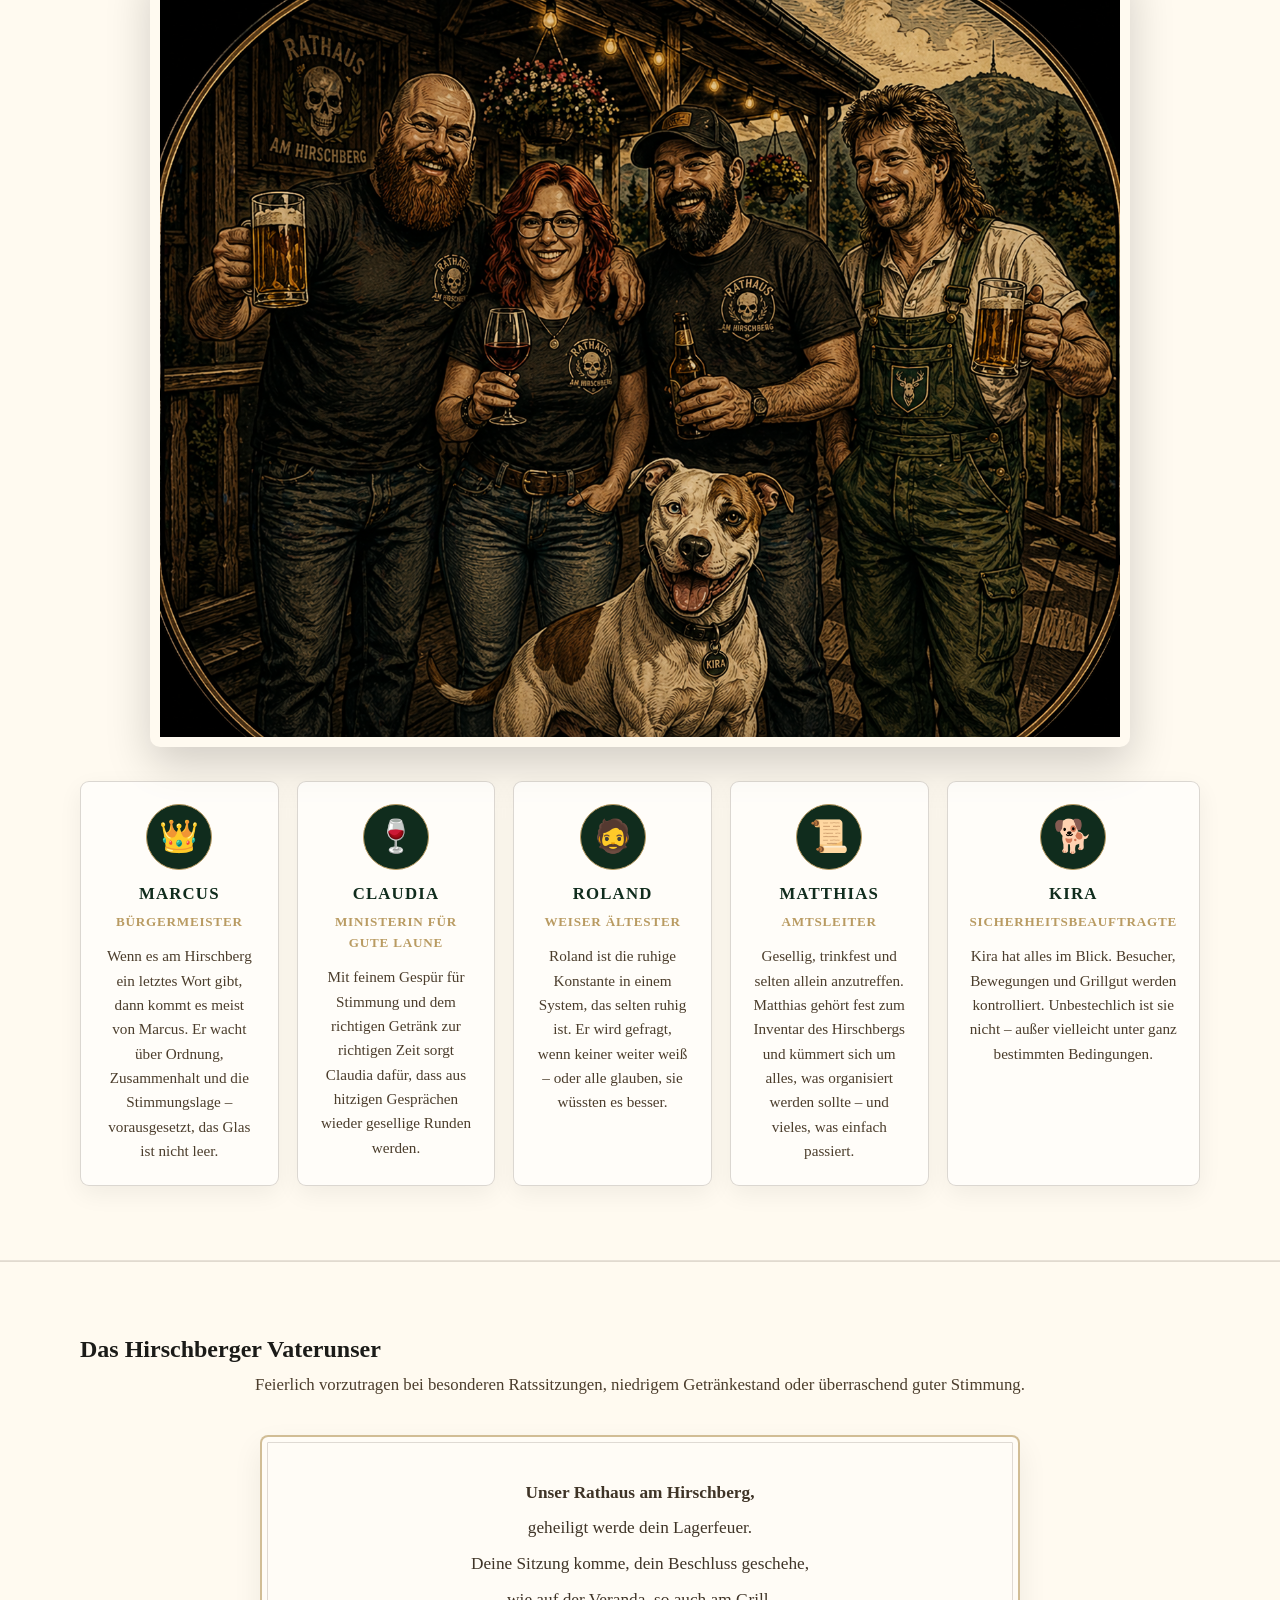
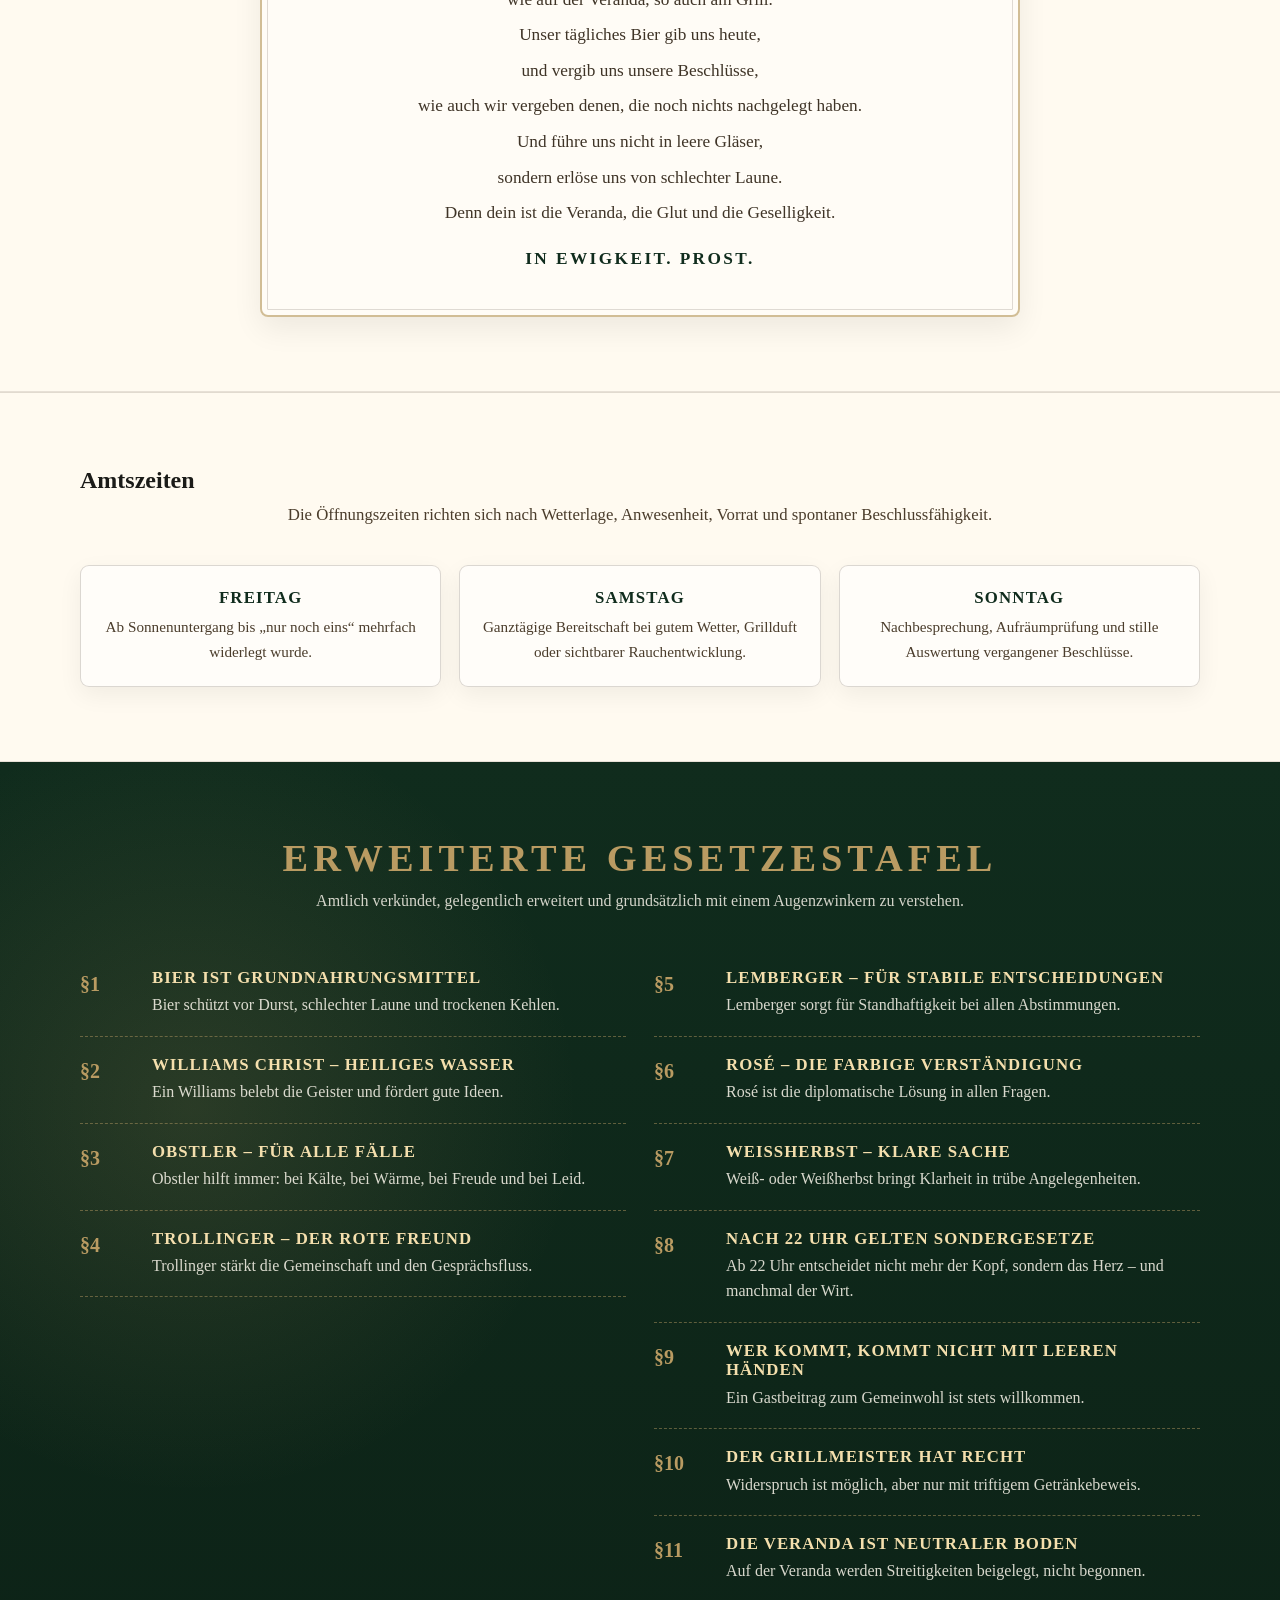
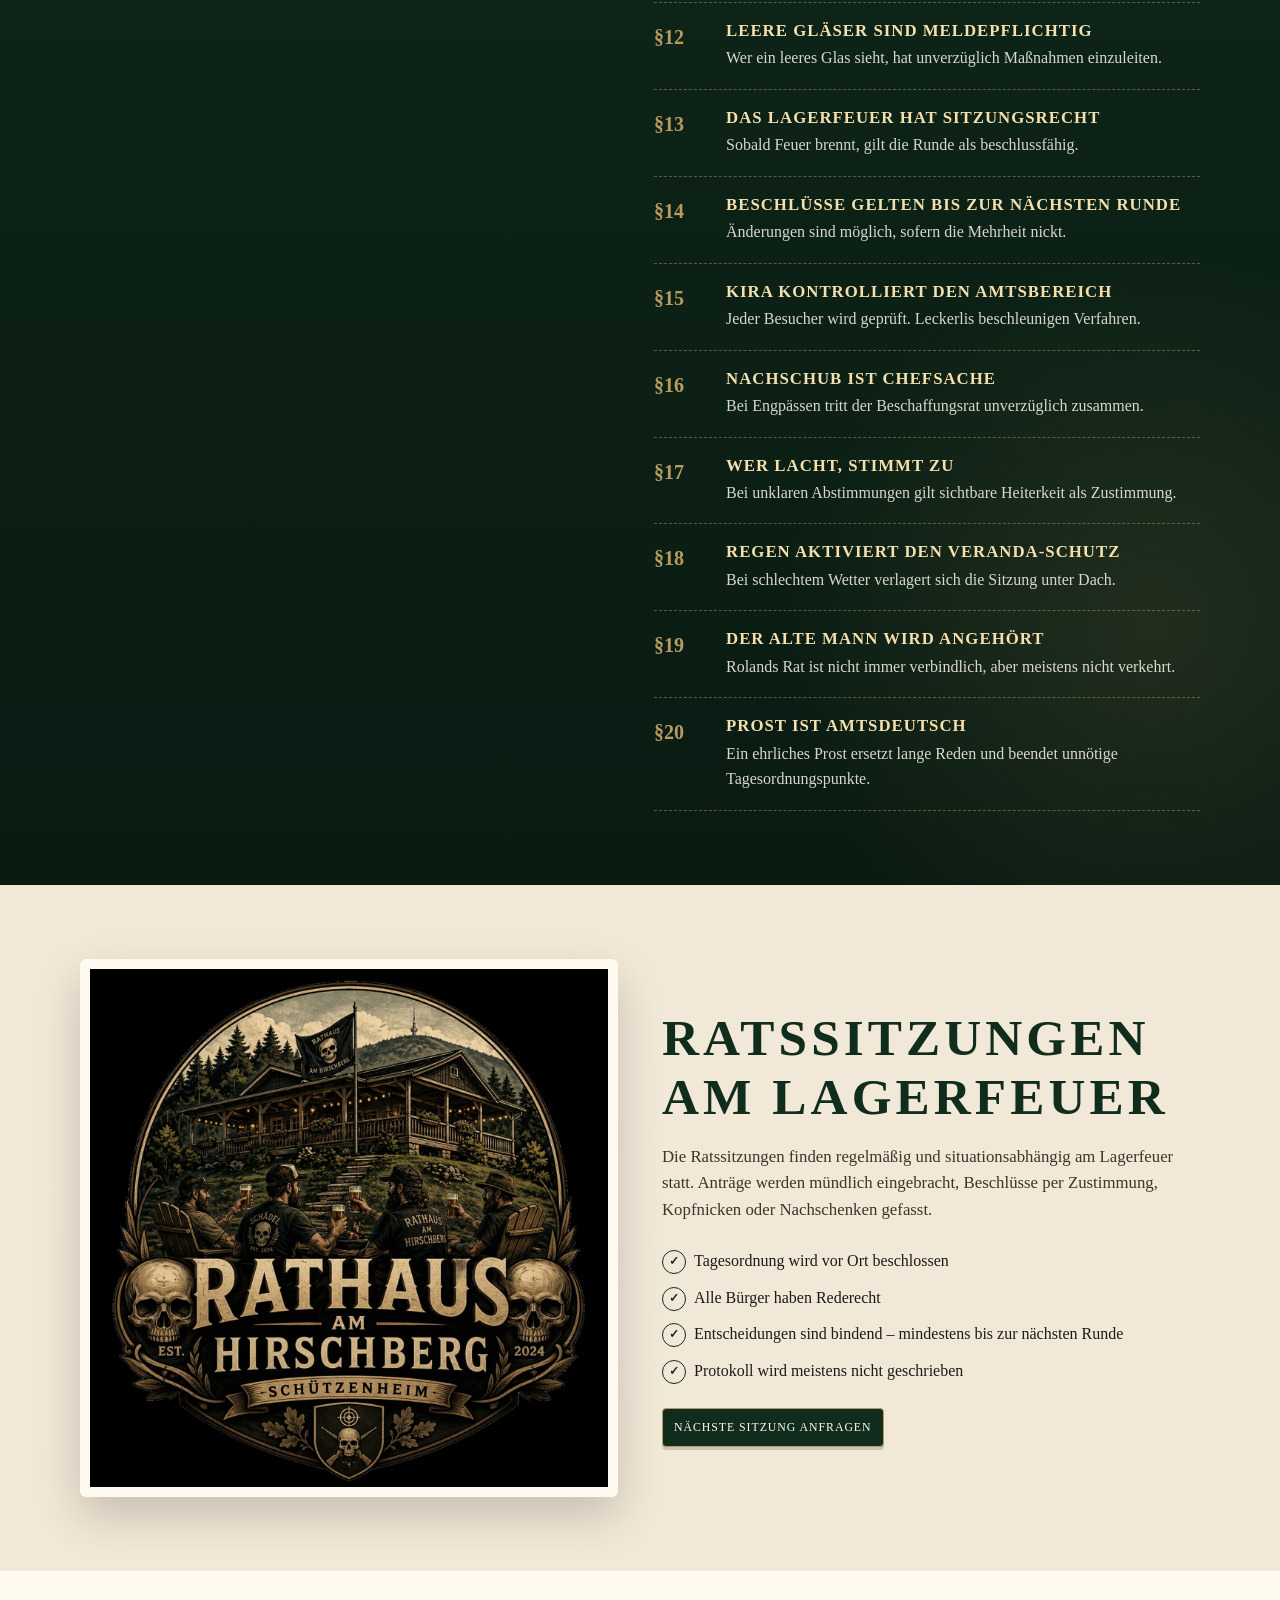
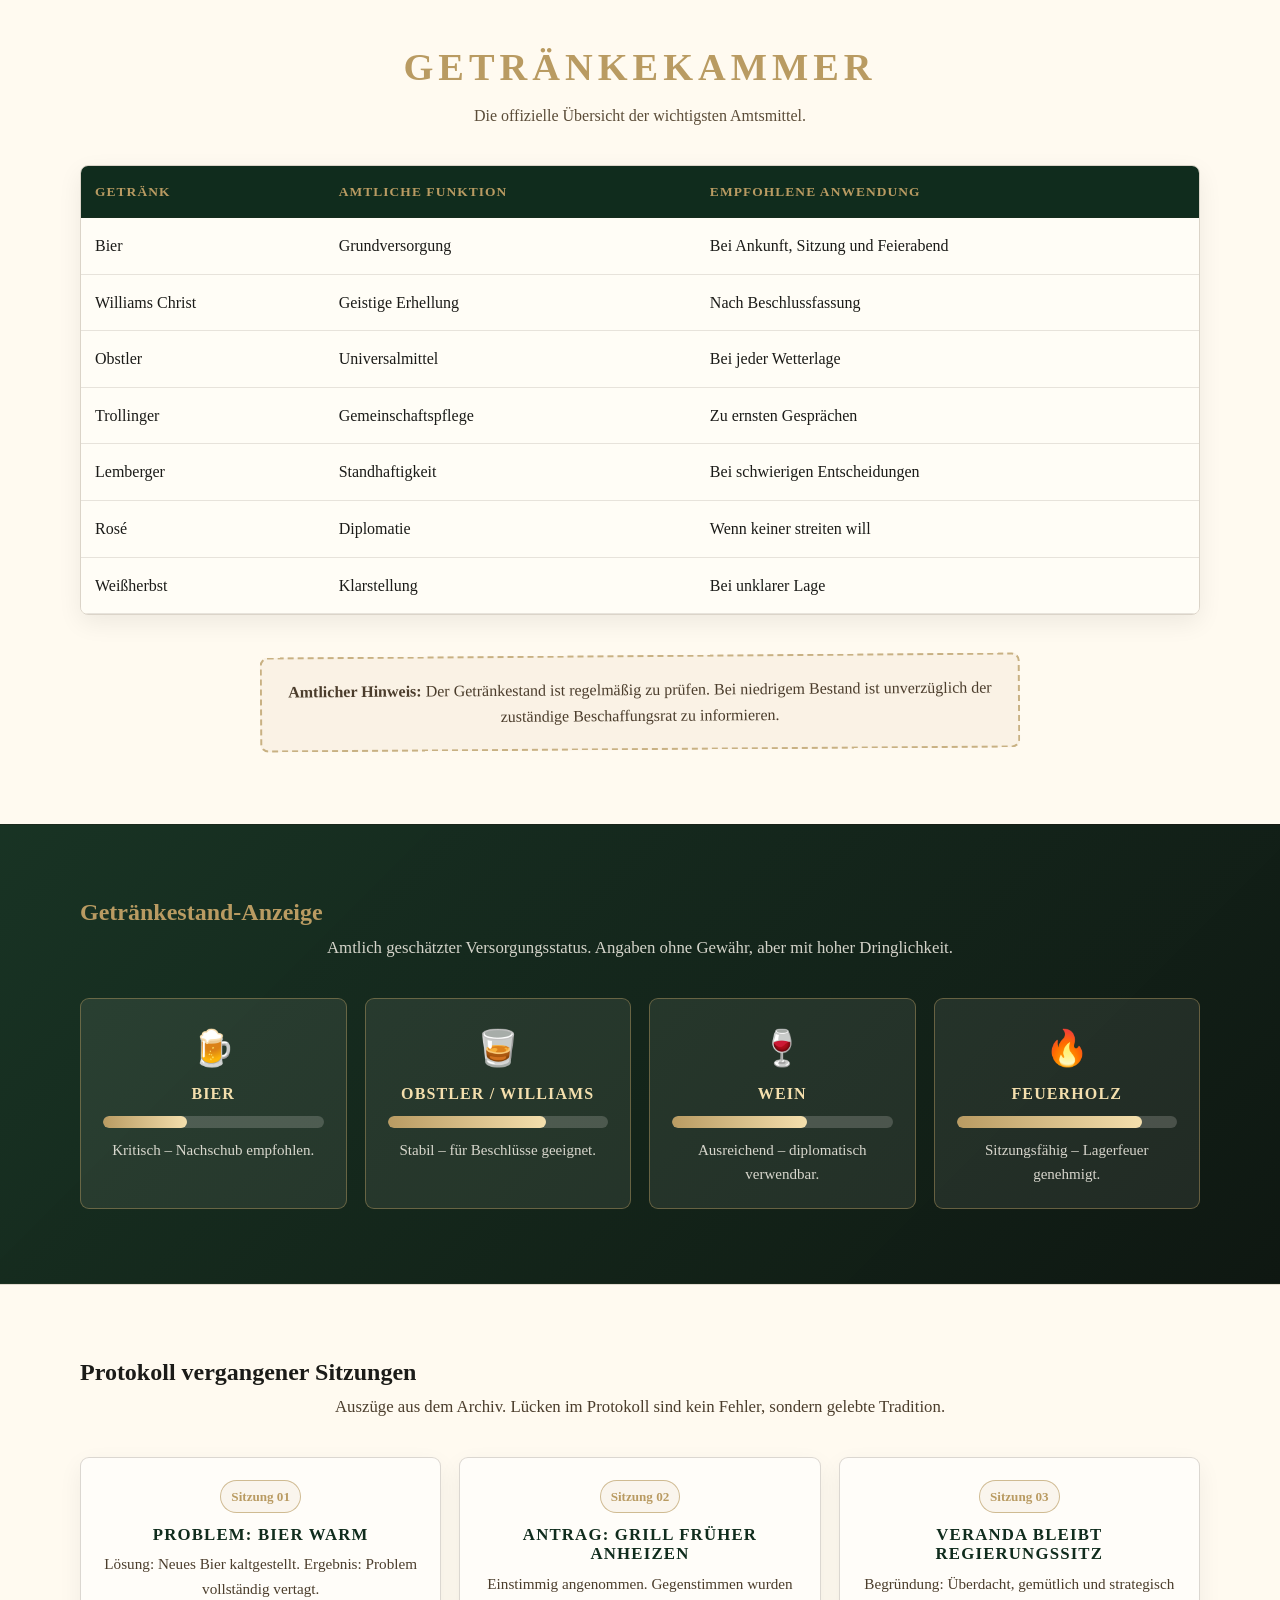
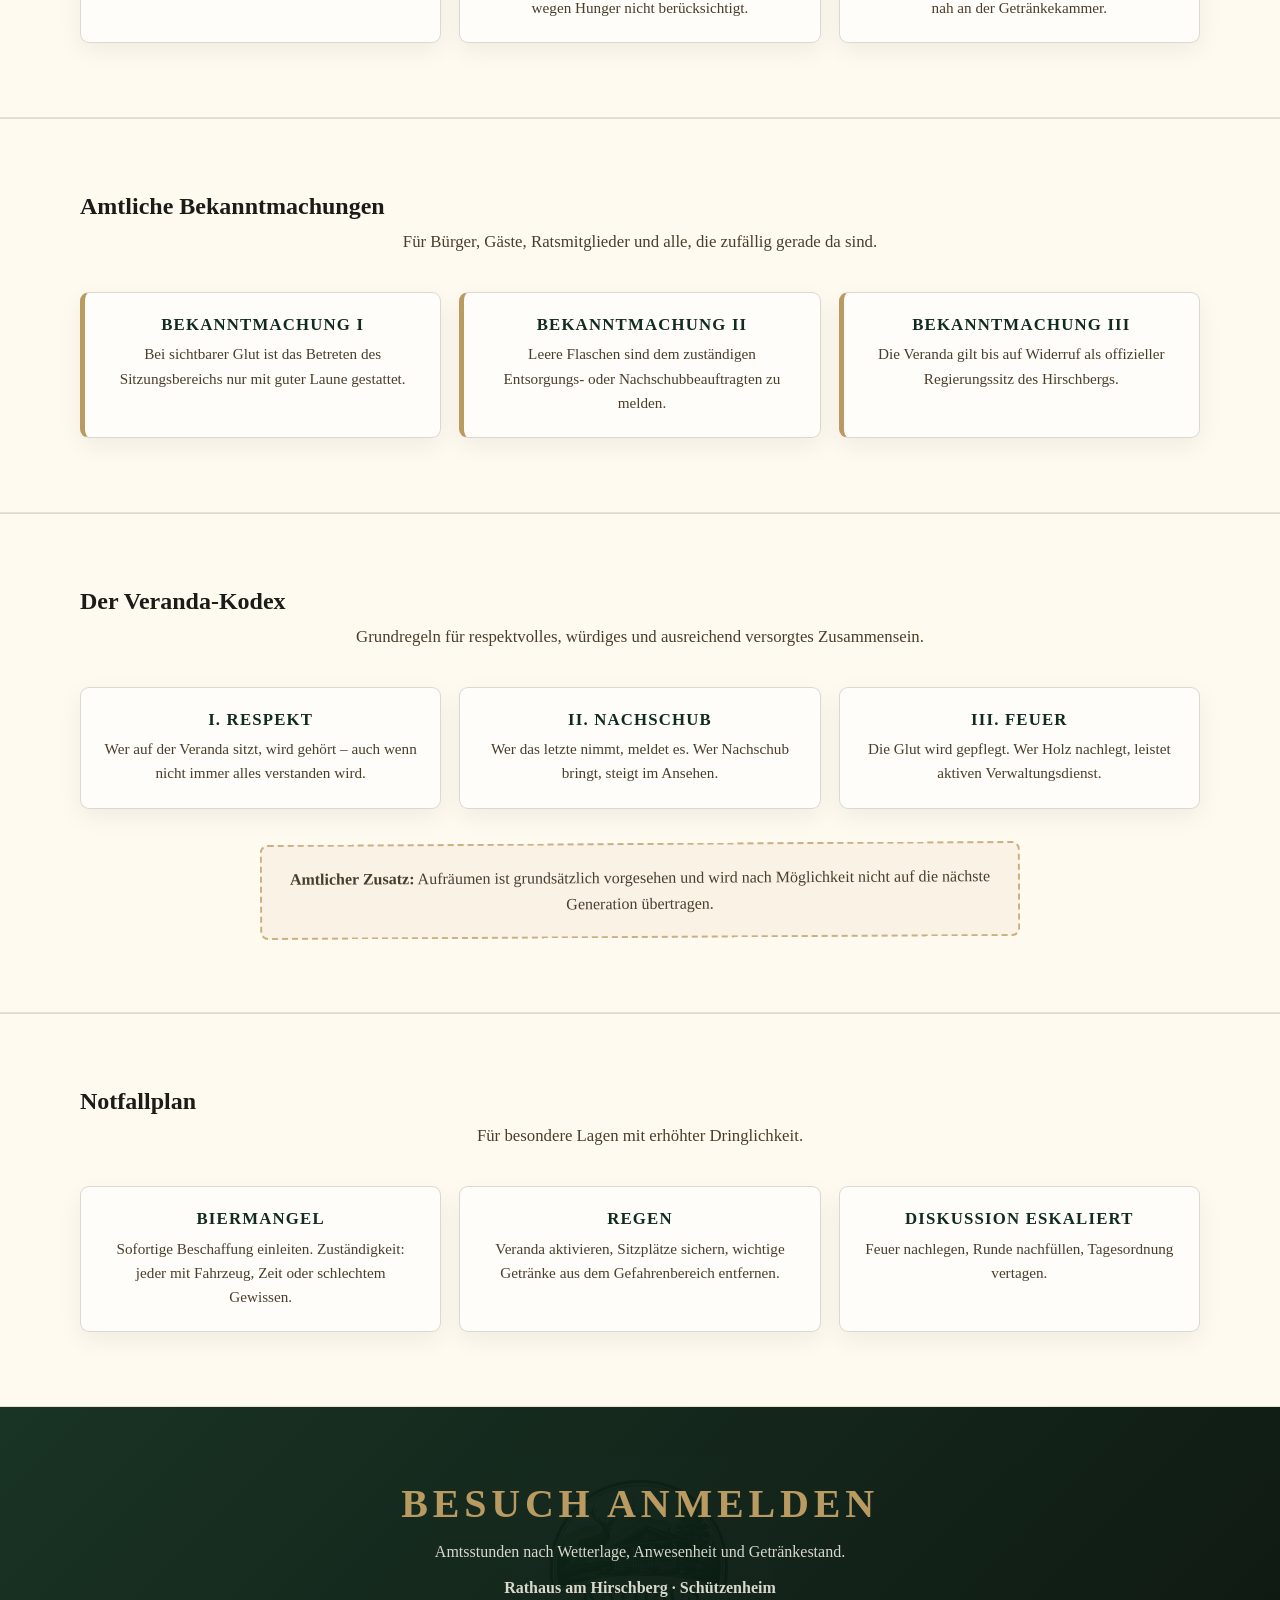
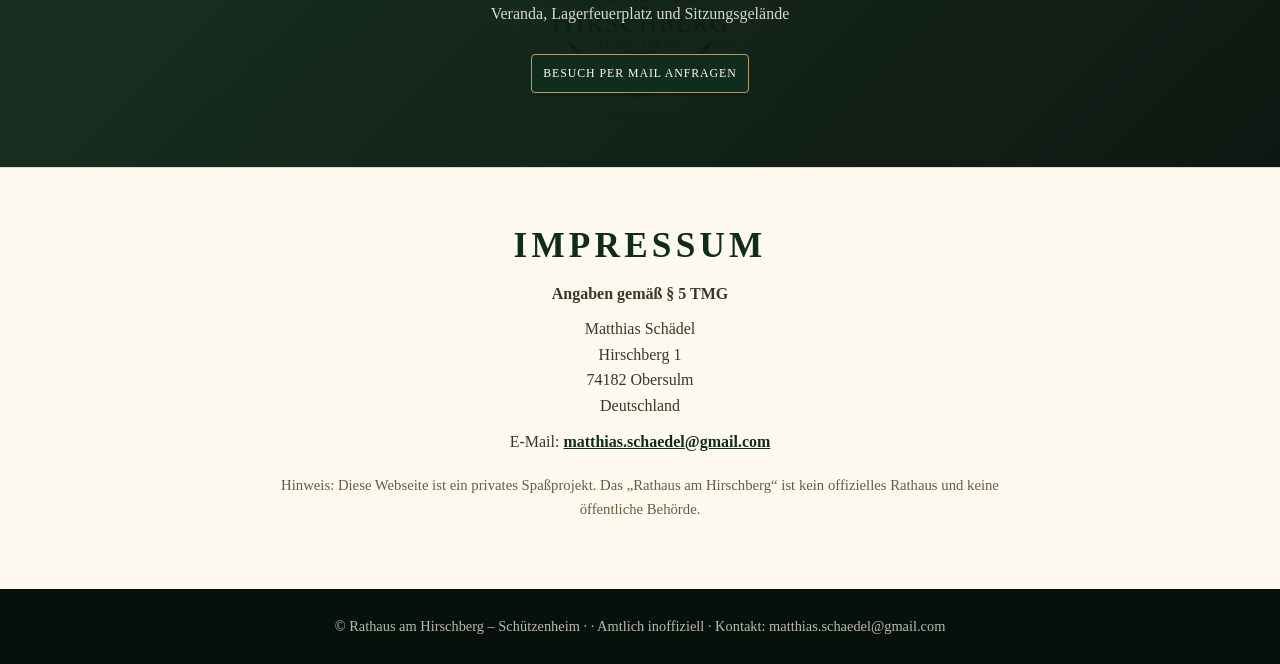
==== commit 72cad544: "Add files via upload" ====
--- a/index.html
+++ b/index.html
@@ -1,1199 +1,24 @@
 <!DOCTYPE html>
 <html lang="de">
-<head>
-  <meta charset="UTF-8" />
-  <meta name="viewport" content="width=device-width, initial-scale=1.0" />
-  <title>Rathaus am Hirschberg – Schützenheim</title>
-  <meta name="description" content="Die offizielle, inoffizielle Webseite des Rathaus am Hirschberg – Schützenheim. Seriös im Auftritt, lustig im Betrieb." />
-  <link rel="preload" as="image" href="betrieb-rathaus-hirschberg.webp" type="image/webp" />
-  <link rel="icon" href="logo-rathaus-hirschberg.webp" type="image/webp" />
-  <link rel="preload" as="image" href="header-rathaus-hirschberg.png" type="image/png" />
-
-  <style>
-    :root{
-      --green:#102c1d;
-      --green2:#193b27;
-      --gold:#b99b62;
-      --cream:#f5efe3;
-      --paper:#fffaf0;
-      --brown:#3b2a1a;
-      --text:#1b1b18;
-      --muted:#6c5b42;
-      --shadow:0 18px 45px rgba(0,0,0,.18);
-    }
-
-    *{box-sizing:border-box}
-    html{scroll-behavior:smooth}
-    body{
-      margin:0;
-      font-family: Georgia, "Times New Roman", serif;
-      color:var(--text);
-      background:
-        radial-gradient(circle at top left, rgba(185,155,98,.18), transparent 32rem),
-        linear-gradient(180deg,var(--cream),#efe3cf);
-      line-height:1.6;
-    }
-
-    img{max-width:100%;display:block}
-    a{color:inherit;text-decoration:none}
-    section{padding:74px 20px}
-    .container{width:min(1120px,100%);margin:auto}
-
-    .topbar{
-      position:sticky;
-      top:0;
-      z-index:50;
-      background:rgba(245,239,227,.96);
-      border-bottom:1px solid rgba(59,42,26,.16);
-      backdrop-filter: blur(10px);
-    }
-
-    .nav{
-      width:min(1180px,100%);
-      margin:auto;
-      display:flex;
-      align-items:center;
-      justify-content:space-between;
-      gap:16px;
-      padding:10px 18px;
-    }
-
-    .brand{
-      display:flex;
-      align-items:center;
-      gap:12px;
-      color:var(--green);
-      min-width:0;
-    }
-
-    .brand img{
-      width:88px;
-      height:auto;
-      flex:0 0 auto;
-      filter:drop-shadow(0 5px 10px rgba(0,0,0,.08));
-    }
-
-    .brand-title{
-      font-weight:bold;
-      letter-spacing:.07em;
-      text-transform:uppercase;
-      line-height:1.15;
-      white-space:nowrap;
-    }
-
-    .brand-title small{
-      display:block;
-      font-size:.7rem;
-      color:var(--brown);
-      letter-spacing:.18em;
-      text-align:center;
-      margin-top:2px;
-    }
-
-    .links{
-      display:flex;
-      gap:12px;
-      align-items:center;
-      font-size:.76rem;
-      text-transform:uppercase;
-      letter-spacing:.055em;
-      white-space:nowrap;
-    }
-
-    .links a:not(.btn){
-      padding:8px 0;
-      border-bottom:2px solid transparent;
-    }
-
-    .links a:hover{
-      color:var(--gold);
-      border-color:var(--gold);
-    }
-
-    .btn{
-      display:inline-flex;
-      align-items:center;
-      justify-content:center;
-      gap:8px;
-      background:var(--green);
-      color:var(--paper);
-      padding:10px 13px;
-      border-radius:4px;
-      border:1px solid var(--gold);
-      text-transform:uppercase;
-      font-size:.82rem;
-      letter-spacing:.08em;
-      box-shadow:0 3px 0 rgba(0,0,0,.16);
-      transition:.18s ease;
-      cursor:pointer;
-    }
-
-    .btn:hover{background:var(--green2);transform:translateY(-1px)}
-    .btn.light{background:var(--paper);color:var(--green)}
-    .btn.light:hover{background:#f0dfbd}
-
-    .mobile-menu{
-      display:none;
-      position:relative;
-    }
-
-    .menu-toggle{
-      display:none;
-    }
-
-    .hamburger{
-      display:none;
-      padding:9px 12px;
-      border:1px solid rgba(59,42,26,.22);
-      border-radius:5px;
-      background:#fff8e8;
-      color:var(--green);
-      font-weight:bold;
-      letter-spacing:.08em;
-      text-transform:uppercase;
-      font-size:.82rem;
-    }
-
-    .hero{
-      min-height:78vh;
-      min-height:78svh;
-      background:
-        linear-gradient(to bottom, rgba(0,0,0,.08), rgba(0,0,0,.18) 35%, rgba(0,0,0,.62)),
-        url("betrieb-rathaus-hirschberg.webp") center/cover no-repeat;
-      display:flex;
-      align-items:flex-end;
-      justify-content:center;
-      text-align:center;
-      color:var(--paper);
-      padding:110px 20px 58px;
-    }
-
-    .hero-card{
-      width:min(930px,100%);
-      background:linear-gradient(180deg,rgba(16,44,29,.82),rgba(8,24,15,.82));
-      border:1px solid rgba(185,155,98,.72);
-      padding:34px 30px;
-      box-shadow:0 18px 50px rgba(0,0,0,.38);
-      border-radius:6px;
-    }
-
-    .eyebrow{
-      margin:0 0 8px;
-      text-transform:uppercase;
-      letter-spacing:.22em;
-      color:var(--gold);
-      font-weight:bold;
-      font-size:.92rem;
-    }
-
-    h1,h2,h3{line-height:1.15;margin:0;color:inherit}
-    h1{
-      font-size:clamp(2.35rem,6vw,5.2rem);
-      letter-spacing:.07em;
-      text-transform:uppercase;
-      text-wrap:balance;
-    }
-
-    .subtitle{
-      font-size:clamp(1.1rem,2.3vw,1.45rem);
-      letter-spacing:.18em;
-      text-transform:uppercase;
-      margin:.5rem 0 1rem;
-      color:#f0dfb6;
-    }
-
-    .hero p:last-child{
-      font-size:clamp(1rem,2vw,1.16rem);
-      margin:0 auto;
-      max-width:790px;
-      text-wrap:balance;
-    }
-
-    .quick-actions{
-      display:flex;
-      justify-content:center;
-      flex-wrap:wrap;
-      gap:12px;
-      margin-top:24px;
-    }
-
-    .intro{
-      text-align:center;
-      background:rgba(255,250,240,.76);
-      border-top:1px solid rgba(59,42,26,.12);
-      border-bottom:1px solid rgba(59,42,26,.12);
-    }
-
-    .intro h2,
-    .split h2,
-    .drinks h2{
-      color:var(--green);
-      font-size:clamp(2rem,4vw,3.5rem);
-      text-transform:uppercase;
-      letter-spacing:.08em;
-      margin-bottom:14px;
-      text-wrap:balance;
-    }
-
-    .lead{
-      max-width:780px;
-      margin:0 auto;
-      font-size:1.1rem;
-      color:#3f3427;
-    }
-
-    .cards{
-      display:grid;
-      grid-template-columns:repeat(4,1fr);
-      gap:18px;
-      margin-top:42px;
-    }
-
-    .card{
-      background:rgba(255,255,255,.62);
-      border:1px solid rgba(59,42,26,.18);
-      padding:28px 22px;
-      min-height:220px;
-      border-radius:8px;
-      box-shadow:0 8px 24px rgba(0,0,0,.05);
-    }
-
-    .icon{font-size:2.35rem;margin-bottom:14px}
-    .card h3{
-      color:var(--green);
-      text-transform:uppercase;
-      letter-spacing:.08em;
-      font-size:1.05rem;
-      margin-bottom:10px;
-    }
-    .card p{margin:0;color:#4b3d2c}
-
-    .laws{
-      background:
-        radial-gradient(circle at 15% 20%, rgba(185,155,98,.16), transparent 22%),
-        radial-gradient(circle at 90% 85%, rgba(185,155,98,.13), transparent 20%),
-        linear-gradient(180deg,var(--green),#0a1b12);
-      color:var(--paper);
-    }
-
-    .section-title{
-      text-align:center;
-      margin-bottom:36px;
-    }
-
-    .section-title h2{
-      color:var(--gold);
-      text-transform:uppercase;
-      letter-spacing:.13em;
-      font-size:clamp(1.75rem,3vw,2.75rem);
-      text-wrap:balance;
-    }
-
-    .section-title p{
-      margin:8px auto 0;
-      max-width:760px;
-      color:rgba(255,250,240,.82);
-    }
-
-    .law-grid{
-      display:grid;
-      grid-template-columns:1fr 1fr;
-      gap:28px;
-    }
-
-    .law{
-      display:grid;
-      grid-template-columns:56px 1fr;
-      gap:16px;
-      padding:18px 0;
-      border-bottom:1px dashed rgba(185,155,98,.48);
-    }
-
-    .law-no{
-      color:var(--gold);
-      font-size:1.25rem;
-      font-weight:bold;
-    }
-
-    .law h3{
-      color:#f4dfad;
-      font-size:1.05rem;
-      text-transform:uppercase;
-      letter-spacing:.06em;
-      margin-bottom:5px;
-    }
-
-    .law p{margin:0;color:rgba(255,250,240,.84)}
-
-    .split{
-      display:grid;
-      grid-template-columns:1fr 1fr;
-      gap:44px;
-      align-items:center;
-    }
-
-    .image-frame{
-      border:10px solid var(--paper);
-      box-shadow:var(--shadow);
-      border-radius:6px;
-      overflow:hidden;
-      background:var(--paper);
-    }
-
-    .split p{color:#3f3427;font-size:1.05rem}
-
-    .list{
-      list-style:none;
-      padding:0;
-      margin:24px 0;
-    }
-
-    .list li{
-      margin:11px 0;
-      padding-left:32px;
-      position:relative;
-    }
-
-    .list li::before{
-      content:"✓";
-      position:absolute;
-      left:0;
-      top:2px;
-      color:var(--green);
-      font-weight:bold;
-      border:1px solid var(--green);
-      width:22px;
-      height:22px;
-      border-radius:50%;
-      text-align:center;
-      line-height:20px;
-      font-size:.78rem;
-    }
-
-    .drinks{
-      background:var(--paper);
-    }
-
-    .table-wrap{
-      overflow-x:auto;
-      -webkit-overflow-scrolling:touch;
-      border-radius:8px;
-      box-shadow:0 8px 25px rgba(0,0,0,.07);
-      border:1px solid rgba(59,42,26,.18);
-    }
-
-    .drink-table{
-      width:100%;
-      min-width:720px;
-      border-collapse:collapse;
-      background:#fffdf6;
-    }
-
-    .drink-table th,.drink-table td{
-      text-align:left;
-      padding:15px 14px;
-      border-bottom:1px solid rgba(59,42,26,.12);
-      vertical-align:top;
-    }
-
-    .drink-table th{
-      background:var(--green);
-      color:var(--gold);
-      text-transform:uppercase;
-      letter-spacing:.08em;
-      font-size:.84rem;
-    }
-
-    .stamp{
-      margin:40px auto 0;
-      width:min(760px,100%);
-      border:2px dashed rgba(185,155,98,.75);
-      padding:20px;
-      text-align:center;
-      color:#4b3d2c;
-      background:rgba(185,155,98,.08);
-      border-radius:8px;
-      transform:rotate(-.4deg);
-    }
-
-    .contact{
-      background:
-        linear-gradient(135deg,rgba(16,44,29,.96),rgba(7,17,11,.97)),
-        url("logo-rathaus-hirschberg.webp") center/260px no-repeat;
-      color:var(--paper);
-      text-align:center;
-    }
-
-    .contact h2{
-      color:var(--gold);
-      text-transform:uppercase;
-      letter-spacing:.12em;
-      font-size:clamp(1.8rem,4vw,2.5rem);
-      margin-bottom:12px;
-    }
-
-    .contact p{max-width:720px;margin:10px auto;color:rgba(255,250,240,.84)}
-    .contact .btn{margin-top:18px}
-
-
-    .impressum{
-      background:var(--paper);
-      color:var(--text);
-      text-align:center;
-      border-top:1px solid rgba(59,42,26,.15);
-      padding:58px 20px;
-    }
-    .impressum h2{
-      color:var(--green);
-      text-transform:uppercase;
-      letter-spacing:.12em;
-      font-size:clamp(1.6rem,3vw,2.2rem);
-      margin-bottom:14px;
-    }
-    .impressum p{
-      max-width:760px;
-      margin:10px auto;
-      color:#3f3427;
-    }
-    .impressum a{
-      color:var(--green);
-      text-decoration:underline;
-      font-weight:bold;
-    }
-    .impressum .small{
-      font-size:.92rem;
-      color:#6b5a42;
-      margin-top:20px;
-    }
-
-
-    .extra-section{background:var(--paper);color:var(--text);border-top:1px solid rgba(59,42,26,.15);border-bottom:1px solid rgba(59,42,26,.12)}
-    .extra-section.dark{background:linear-gradient(135deg,rgba(16,44,29,.96),rgba(7,17,11,.97));color:var(--paper)}
-    .extra-section.dark h2{color:var(--gold)}
-    .extra-subtitle{max-width:820px;margin:8px auto 36px;text-align:center;color:#4b3d2c;font-size:1.05rem}
-    .extra-section.dark .extra-subtitle{color:rgba(255,250,240,.82)}
-    .team-grid{display:grid;grid-template-columns:repeat(5,1fr);gap:18px;margin-top:34px}
-    .team-card,.info-card,.protocol-card{background:rgba(255,255,255,.62);border:1px solid rgba(59,42,26,.18);border-radius:9px;padding:22px;text-align:center;box-shadow:0 8px 24px rgba(0,0,0,.06)}
-    .team-avatar{width:66px;height:66px;border-radius:50%;display:grid;place-items:center;margin:0 auto 14px;background:var(--green);color:var(--gold);font-size:2rem;border:1px solid var(--gold)}
-    .team-card h3,.info-card h3,.protocol-card h3{color:var(--green);font-size:1.05rem;text-transform:uppercase;letter-spacing:.07em;margin-bottom:8px}
-    .team-role{color:var(--gold);font-weight:bold;margin:0 0 12px;text-transform:uppercase;letter-spacing:.06em;font-size:.82rem}
-    .team-card p:last-child,.info-card p,.protocol-card p{color:#4b3d2c;margin:0;font-size:.95rem}
-    .prayer-box{width:min(760px,100%);margin:0 auto;padding:34px 26px;border:2px solid rgba(185,155,98,.65);outline:1px solid rgba(59,42,26,.16);outline-offset:-8px;background:rgba(255,255,255,.38);text-align:center;box-shadow:0 12px 30px rgba(0,0,0,.07);border-radius:8px}
-    .prayer-box p{margin:8px auto;color:#3f3427;font-size:1.08rem}
-    .prayer-box .amen{margin-top:18px;color:var(--green);font-weight:bold;text-transform:uppercase;letter-spacing:.14em}
-    .info-grid{display:grid;grid-template-columns:repeat(3,1fr);gap:18px}
-    .status-grid{display:grid;grid-template-columns:repeat(4,1fr);gap:18px}
-    .status-card{background:rgba(255,250,240,.08);border:1px solid rgba(185,155,98,.45);border-radius:9px;padding:22px;text-align:center}
-    .status-icon{font-size:2.2rem;margin-bottom:8px}
-    .status-card h3{color:#f4dfad;text-transform:uppercase;letter-spacing:.07em;font-size:1rem;margin-bottom:12px}
-    .status-bar{height:12px;border-radius:99px;background:rgba(255,250,240,.18);overflow:hidden;margin:10px 0}
-    .status-bar span{display:block;height:100%;background:linear-gradient(90deg,var(--gold),#f4dfad);border-radius:99px}
-    .status-card p{color:rgba(255,250,240,.82);margin:8px 0 0;font-size:.94rem}
-    .protocol-grid{display:grid;grid-template-columns:repeat(3,1fr);gap:18px}
-    .protocol-meta{display:inline-block;margin-bottom:12px;padding:5px 10px;border:1px solid rgba(185,155,98,.65);color:var(--gold);background:rgba(185,155,98,.08);border-radius:99px;font-size:.82rem;font-weight:bold}
-    .notice-card{border-left:5px solid var(--gold)}
-    .seal-note{margin:34px auto 0;width:min(760px,100%);border:2px dashed rgba(185,155,98,.75);padding:20px;text-align:center;color:#4b3d2c;background:rgba(185,155,98,.08);border-radius:8px;transform:rotate(-.3deg)}
-    @media(max-width:980px){.team-grid{grid-template-columns:1fr 1fr}.team-card:last-child{grid-column:1/-1}.info-grid,.protocol-grid{grid-template-columns:1fr}.status-grid{grid-template-columns:1fr 1fr}}
-    @media(max-width:650px){.team-grid,.status-grid{grid-template-columns:1fr}.prayer-box{padding:28px 18px}.prayer-box p{font-size:1rem}}
-
-    footer{
-      background:#07110b;
-      color:rgba(255,250,240,.72);
-      text-align:center;
-      padding:26px 20px;
-      font-size:.9rem;
-    }
-
-
-    /* Laptop-Fix: verhindert Überlagerung von Logo/Titel und Navigation */
-    @media (max-width:1500px){
-      .nav{
-        gap:10px;
-      }
-      .brand img{
-        width:70px;
-      }
-      .brand-title{
-        font-size:.92rem;
-        max-width:260px;
-        overflow:hidden;
-        text-overflow:ellipsis;
-      }
-      .links{
-        gap:10px;
-        font-size:.72rem;
-        letter-spacing:.045em;
-      }
-      .btn{
-        padding:9px 11px;
-        font-size:.74rem;
-      }
-    }
-
-    /* Bei normalen Laptopbreiten: Menü als Button anzeigen statt zu überlappen */
-    @media (max-width:1320px){
-      .links{display:none}
-      .hamburger{display:inline-flex}
-      .mobile-menu{display:block}
-      .mobile-panel{
-        display:none;
-        position:absolute;
-        right:0;
-        top:46px;
-        width:min(88vw,340px);
-        max-height:calc(100vh - 80px);
-        overflow:auto;
-        background:var(--paper);
-        border:1px solid rgba(59,42,26,.2);
-        border-radius:8px;
-        box-shadow:var(--shadow);
-      }
-      .mobile-panel a{
-        display:block;
-        padding:15px 18px;
-        border-bottom:1px solid rgba(59,42,26,.12);
-        text-transform:uppercase;
-        letter-spacing:.08em;
-        font-size:.9rem;
-        color:var(--green);
-      }
-      .mobile-panel a:last-child{border-bottom:0}
-      .menu-toggle:checked ~ .mobile-panel{display:block}
-    }
-
-    @media (max-width:1180px){
-      .links{display:none}
-      .hamburger{display:inline-flex}
-      .mobile-menu{
-        display:block;
-      }
-      .mobile-panel{
-        display:none;
-        position:absolute;
-        right:0;
-        top:46px;
-        width:min(88vw,340px);
-        max-height:calc(100vh - 80px);
-        overflow:auto;
-        background:var(--paper);
-        border:1px solid rgba(59,42,26,.2);
-        border-radius:8px;
-        box-shadow:var(--shadow);
-        overflow:hidden;
-      }
-      .mobile-panel a{
-        display:block;
-        padding:15px 18px;
-        border-bottom:1px solid rgba(59,42,26,.12);
-        text-transform:uppercase;
-        letter-spacing:.08em;
-        font-size:.9rem;
-        color:var(--green);
-      }
-      .mobile-panel a:last-child{border-bottom:0}
-      .menu-toggle:checked ~ .mobile-panel{display:block}
-
-      .cards{grid-template-columns:1fr 1fr}
-      .law-grid,.split{grid-template-columns:1fr}
-      .split .image-frame{order:-1}
-    }
-
-    @media (max-width:650px){
-      section{padding:56px 16px}
-      .nav{padding:8px 12px}
-      .brand{gap:9px}
-      .brand img{width:64px}
-      .brand-title{
-        font-size:.9rem;
-        letter-spacing:.04em;
-      }
-      .brand-title small{
-        font-size:.58rem;
-        letter-spacing:.12em;
-      }
-      .hamburger{
-        padding:8px 10px;
-        font-size:.76rem;
-      }
-
-      .hero{
-        min-height:78svh;
-        padding:90px 14px 24px;
-        background-position:center top;
-      }
-
-      .hero-card{
-        padding:22px 16px;
-        border-radius:8px;
-      }
-
-      .eyebrow{
-        font-size:.78rem;
-        letter-spacing:.14em;
-      }
-
-      h1{
-        font-size:2.2rem;
-        letter-spacing:.04em;
-      }
-
-      .subtitle{
-        font-size:.95rem;
-        letter-spacing:.12em;
-      }
-
-      .quick-actions .btn{
-        width:100%;
-        max-width:300px;
-      }
-
-      .cards{grid-template-columns:1fr}
-      .card{
-        min-height:auto;
-        padding:24px 20px;
-      }
-
-      .law{
-        grid-template-columns:46px 1fr;
-        gap:12px;
-        padding:16px 0;
-      }
-
-      .law h3{font-size:.96rem}
-      .law p{font-size:.95rem}
-
-      .image-frame{
-        border-width:6px;
-      }
-
-      .stamp{
-        padding:16px;
-        font-size:.95rem;
-      }
-    }
-
-    @media (max-width:380px){
-      .brand-title{display:none}
-      .brand img{width:70px}
-      h1{font-size:1.95rem}
-    }
-
-    /* Final: Navigation auf PC/Laptop/Handy als Dropdown-Menü */
-    .links{
-      display:none !important;
-    }
-    .mobile-menu{
-      display:block !important;
-      position:relative;
-    }
-    .hamburger{
-      display:inline-flex !important;
-      align-items:center;
-      justify-content:center;
-      padding:10px 14px;
-      border:1px solid rgba(59,42,26,.22);
-      border-radius:5px;
-      background:#fff8e8;
-      color:var(--green);
-      font-weight:bold;
-      letter-spacing:.08em;
-      text-transform:uppercase;
-      font-size:.82rem;
-      cursor:pointer;
-      user-select:none;
-    }
-    .mobile-panel{
-      display:none;
-      position:absolute;
-      right:0;
-      top:48px;
-      width:min(88vw,360px);
-      max-height:calc(100vh - 90px);
-      overflow:auto;
-      background:var(--paper);
-      border:1px solid rgba(59,42,26,.2);
-      border-radius:8px;
-      box-shadow:var(--shadow);
-      z-index:999;
-    }
-    .mobile-panel a{
-      display:block;
-      padding:15px 18px;
-      border-bottom:1px solid rgba(59,42,26,.12);
-      text-transform:uppercase;
-      letter-spacing:.08em;
-      font-size:.9rem;
-      color:var(--green);
-    }
-    .mobile-panel a:hover{
-      background:rgba(185,155,98,.12);
-      color:var(--brown);
-    }
-    .mobile-panel a:last-child{
-      border-bottom:0;
-    }
-    .menu-toggle:checked ~ .mobile-panel{
-      display:block;
-    }
-
-  
-/* Smartphone Header mittig anzeigen */
-.mobile-title{
-  display:none;
-  font-weight:bold;
-  color:var(--green);
-  text-align:center;
-  flex:1;
-  font-size:.9rem;
-  letter-spacing:.08em;
+<head> <meta charset="UTF-8" /> <meta name="viewport" content="width=device-width, initial-scale=1.0" /> <title>Rathaus am Hirschberg – Schützenheim</title> <meta name="description" content="Die offizielle, inoffizielle Webseite des Rathaus am Hirschberg – Schützenheim. Seriös im Auftritt, lustig im Betrieb." /> <link rel="preload" as="image" href="betrieb-rathaus-hirschberg.webp" type="image/webp" /> <link rel="icon" href="logo-rathaus-hirschberg.webp" type="image/webp" /> <link rel="preload" as="image" href="header-rathaus-hirschberg.png" type="image/png" /> <style> :root{ --green:#102c1d; --green2:#193b27; --gold:#b99b62; --cream:#f5efe3; --paper:#fffaf0; --brown:#3b2a1a; --text:#1b1b18; --muted:#6c5b42; --shadow:0 18px 45px rgba(0,0,0,.18); } *{box-sizing:border-box} html{scroll-behavior:smooth} body{ margin:0; font-family: Georgia, "Times New Roman", serif; color:var(--text); background: radial-gradient(circle at top left, rgba(185,155,98,.18), transparent 32rem), linear-gradient(180deg,var(--cream),#efe3cf); line-height:1.6; } img{max-width:100%;display:block} a{color:inherit;text-decoration:none} section{padding:74px 20px} .container{width:min(1120px,100%);margin:auto} .topbar{ position:sticky; top:0; z-index:50; background:rgba(245,239,227,.96); border-bottom:1px solid rgba(59,42,26,.16); backdrop-filter: blur(10px); } .nav{ width:min(1180px,100%); margin:auto; display:flex; align-items:center; justify-content:space-between; gap:16px; padding:10px 18px; } .brand{ display:flex; align-items:center; gap:12px; color:var(--green); min-width:0; } .brand img{ width:88px; height:auto; flex:0 0 auto; filter:drop-shadow(0 5px 10px rgba(0,0,0,.08)); } .brand-title{ font-weight:bold; letter-spacing:.07em; text-transform:uppercase; line-height:1.15; white-space:nowrap; } .brand-title small{ display:block; font-size:.7rem; color:var(--brown); letter-spacing:.18em; text-align:center; margin-top:2px; } .links{ display:flex; gap:12px; align-items:center; font-size:.76rem; text-transform:uppercase; letter-spacing:.055em; white-space:nowrap; } .links a:not(.btn){ padding:8px 0; border-bottom:2px solid transparent; } .links a:hover{ color:var(--gold); border-color:var(--gold); } .btn{ display:inline-flex; align-items:center; justify-content:center; gap:8px; background:var(--green); color:var(--paper); padding:10px 13px; border-radius:4px; border:1px solid var(--gold); text-transform:uppercase; font-size:.82rem; letter-spacing:.08em; box-shadow:0 3px 0 rgba(0,0,0,.16); transition:.18s ease; cursor:pointer; } .btn:hover{background:var(--green2);transform:translateY(-1px)} .btn.light{background:var(--paper);color:var(--green)} .btn.light:hover{background:#f0dfbd} .mobile-menu{ display:none; position:relative; } .menu-toggle{ display:none; } .hamburger{ display:none; padding:9px 12px; border:1px solid rgba(59,42,26,.22); border-radius:5px; background:#fff8e8; color:var(--green); font-weight:bold; letter-spacing:.08em; text-transform:uppercase; font-size:.82rem; } .hero{ min-height:78vh; min-height:78svh; background: linear-gradient(to bottom, rgba(0,0,0,.08), rgba(0,0,0,.18) 35%, rgba(0,0,0,.62)), url("betrieb-rathaus-hirschberg.webp") center/cover no-repeat; display:flex; align-items:flex-end; justify-content:center; text-align:center; color:var(--paper); padding:110px 20px 58px; } .hero-card{ width:min(930px,100%); background:linear-gradient(180deg,rgba(16,44,29,.82),rgba(8,24,15,.82)); border:1px solid rgba(185,155,98,.72); padding:34px 30px; box-shadow:0 18px 50px rgba(0,0,0,.38); border-radius:6px; } .eyebrow{ margin:0 0 8px; text-transform:uppercase; letter-spacing:.22em; color:var(--gold); font-weight:bold; font-size:.92rem; } h1,h2,h3{line-height:1.15;margin:0;color:inherit} h1{ font-size:clamp(2.35rem,6vw,5.2rem); letter-spacing:.07em; text-transform:uppercase; text-wrap:balance; } .subtitle{ font-size:clamp(1.1rem,2.3vw,1.45rem); letter-spacing:.18em; text-transform:uppercase; margin:.5rem 0 1rem; color:#f0dfb6; } .hero p:last-child{ font-size:clamp(1rem,2vw,1.16rem); margin:0 auto; max-width:790px; text-wrap:balance; } .quick-actions{ display:flex; justify-content:center; flex-wrap:wrap; gap:12px; margin-top:24px; } .intro{ text-align:center; background:rgba(255,250,240,.76); border-top:1px solid rgba(59,42,26,.12); border-bottom:1px solid rgba(59,42,26,.12); } .intro h2, .split h2, .drinks h2{ color:var(--green); font-size:clamp(2rem,4vw,3.5rem); text-transform:uppercase; letter-spacing:.08em; margin-bottom:14px; text-wrap:balance; } .lead{ max-width:780px; margin:0 auto; font-size:1.1rem; color:#3f3427; } .cards{ display:grid; grid-template-columns:repeat(4,1fr); gap:18px; margin-top:42px; } .card{ background:rgba(255,255,255,.62); border:1px solid rgba(59,42,26,.18); padding:28px 22px; min-height:220px; border-radius:8px; box-shadow:0 8px 24px rgba(0,0,0,.05); } .icon{font-size:2.35rem;margin-bottom:14px} .card h3{ color:var(--green); text-transform:uppercase; letter-spacing:.08em; font-size:1.05rem; margin-bottom:10px; } .card p{margin:0;color:#4b3d2c} .laws{ background: radial-gradient(circle at 15% 20%, rgba(185,155,98,.16), transparent 22%), radial-gradient(circle at 90% 85%, rgba(185,155,98,.13), transparent 20%), linear-gradient(180deg,var(--green),#0a1b12); color:var(--paper); } .section-title{ text-align:center; margin-bottom:36px; } .section-title h2{ color:var(--gold); text-transform:uppercase; letter-spacing:.13em; font-size:clamp(1.75rem,3vw,2.75rem); text-wrap:balance; } .section-title p{ margin:8px auto 0; max-width:760px; color:rgba(255,250,240,.82); } .law-grid{ display:grid; grid-template-columns:1fr 1fr; gap:28px; } .law{ display:grid; grid-template-columns:56px 1fr; gap:16px; padding:18px 0; border-bottom:1px dashed rgba(185,155,98,.48); } .law-no{ color:var(--gold); font-size:1.25rem; font-weight:bold; } .law h3{ color:#f4dfad; font-size:1.05rem; text-transform:uppercase; letter-spacing:.06em; margin-bottom:5px; } .law p{margin:0;color:rgba(255,250,240,.84)} .split{ display:grid; grid-template-columns:1fr 1fr; gap:44px; align-items:center; } .image-frame{ border:10px solid var(--paper); box-shadow:var(--shadow); border-radius:6px; overflow:hidden; background:var(--paper); } .split p{color:#3f3427;font-size:1.05rem} .list{ list-style:none; padding:0; margin:24px 0; } .list li{ margin:11px 0; padding-left:32px; position:relative; } .list li::before{ content:"✓"; position:absolute; left:0; top:2px; color:var(--green); font-weight:bold; border:1px solid var(--green); width:22px; height:22px; border-radius:50%; text-align:center; line-height:20px; font-size:.78rem; } .drinks{ background:var(--paper); } .table-wrap{ overflow-x:auto; -webkit-overflow-scrolling:touch; border-radius:8px; box-shadow:0 8px 25px rgba(0,0,0,.07); border:1px solid rgba(59,42,26,.18); } .drink-table{ width:100%; min-width:720px; border-collapse:collapse; background:#fffdf6; } .drink-table th,.drink-table td{ text-align:left; padding:15px 14px; border-bottom:1px solid rgba(59,42,26,.12); vertical-align:top; } .drink-table th{ background:var(--green); color:var(--gold); text-transform:uppercase; letter-spacing:.08em; font-size:.84rem; } .stamp{ margin:40px auto 0; width:min(760px,100%); border:2px dashed rgba(185,155,98,.75); padding:20px; text-align:center; color:#4b3d2c; background:rgba(185,155,98,.08); border-radius:8px; transform:rotate(-.4deg); } .contact{ background: linear-gradient(135deg,rgba(16,44,29,.96),rgba(7,17,11,.97)), url("logo-rathaus-hirschberg.webp") center/260px no-repeat; color:var(--paper); text-align:center; } .contact h2{ color:var(--gold); text-transform:uppercase; letter-spacing:.12em; font-size:clamp(1.8rem,4vw,2.5rem); margin-bottom:12px; } .contact p{max-width:720px;margin:10px auto;color:rgba(255,250,240,.84)} .contact .btn{margin-top:18px} .impressum{ background:var(--paper); color:var(--text); text-align:center; border-top:1px solid rgba(59,42,26,.15); padding:58px 20px; } .impressum h2{ color:var(--green); text-transform:uppercase; letter-spacing:.12em; font-size:clamp(1.6rem,3vw,2.2rem); margin-bottom:14px; } .impressum p{ max-width:760px; margin:10px auto; color:#3f3427; } .impressum a{ color:var(--green); text-decoration:underline; font-weight:bold; } .impressum .small{ font-size:.92rem; color:#6b5a42; margin-top:20px; } .extra-section{background:var(--paper);color:var(--text);border-top:1px solid rgba(59,42,26,.15);border-bottom:1px solid rgba(59,42,26,.12)} .extra-section.dark{background:linear-gradient(135deg,rgba(16,44,29,.96),rgba(7,17,11,.97));color:var(--paper)} .extra-section.dark h2{color:var(--gold)} .extra-subtitle{max-width:820px;margin:8px auto 36px;text-align:center;color:#4b3d2c;font-size:1.05rem} .extra-section.dark .extra-subtitle{color:rgba(255,250,240,.82)} .team-grid{display:grid;grid-template-columns:repeat(5,1fr);gap:18px;margin-top:34px} .team-card,.info-card,.protocol-card{background:rgba(255,255,255,.62);border:1px solid rgba(59,42,26,.18);border-radius:9px;padding:22px;text-align:center;box-shadow:0 8px 24px rgba(0,0,0,.06)} .team-avatar{width:66px;height:66px;border-radius:50%;display:grid;place-items:center;margin:0 auto 14px;background:var(--green);color:var(--gold);font-size:2rem;border:1px solid var(--gold)} .team-card h3,.info-card h3,.protocol-card h3{color:var(--green);font-size:1.05rem;text-transform:uppercase;letter-spacing:.07em;margin-bottom:8px} .team-role{color:var(--gold);font-weight:bold;margin:0 0 12px;text-transform:uppercase;letter-spacing:.06em;font-size:.82rem} .team-card p:last-child,.info-card p,.protocol-card p{color:#4b3d2c;margin:0;font-size:.95rem} .prayer-box{width:min(760px,100%);margin:0 auto;padding:34px 26px;border:2px solid rgba(185,155,98,.65);outline:1px solid rgba(59,42,26,.16);outline-offset:-8px;background:rgba(255,255,255,.38);text-align:center;box-shadow:0 12px 30px rgba(0,0,0,.07);border-radius:8px} .prayer-box p{margin:8px auto;color:#3f3427;font-size:1.08rem} .prayer-box .amen{margin-top:18px;color:var(--green);font-weight:bold;text-transform:uppercase;letter-spacing:.14em} .info-grid{display:grid;grid-template-columns:repeat(3,1fr);gap:18px} .status-grid{display:grid;grid-template-columns:repeat(4,1fr);gap:18px} .status-card{background:rgba(255,250,240,.08);border:1px solid rgba(185,155,98,.45);border-radius:9px;padding:22px;text-align:center} .status-icon{font-size:2.2rem;margin-bottom:8px} .status-card h3{color:#f4dfad;text-transform:uppercase;letter-spacing:.07em;font-size:1rem;margin-bottom:12px} .status-bar{height:12px;border-radius:99px;background:rgba(255,250,240,.18);overflow:hidden;margin:10px 0} .status-bar span{display:block;height:100%;background:linear-gradient(90deg,var(--gold),#f4dfad);border-radius:99px} .status-card p{color:rgba(255,250,240,.82);margin:8px 0 0;font-size:.94rem} .protocol-grid{display:grid;grid-template-columns:repeat(3,1fr);gap:18px} .protocol-meta{display:inline-block;margin-bottom:12px;padding:5px 10px;border:1px solid rgba(185,155,98,.65);color:var(--gold);background:rgba(185,155,98,.08);border-radius:99px;font-size:.82rem;font-weight:bold} .notice-card{border-left:5px solid var(--gold)} .seal-note{margin:34px auto 0;width:min(760px,100%);border:2px dashed rgba(185,155,98,.75);padding:20px;text-align:center;color:#4b3d2c;background:rgba(185,155,98,.08);border-radius:8px;transform:rotate(-.3deg)} @media(max-width:980px){.team-grid{grid-template-columns:1fr 1fr}.team-card:last-child{grid-column:1/-1}.info-grid,.protocol-grid{grid-template-columns:1fr}.status-grid{grid-template-columns:1fr 1fr}} @media(max-width:650px){.team-grid,.status-grid{grid-template-columns:1fr}.prayer-box{padding:28px 18px}.prayer-box p{font-size:1rem}} footer{ background:#07110b; color:rgba(255,250,240,.72); text-align:center; padding:26px 20px; font-size:.9rem; } /* Laptop-Fix: verhindert Überlagerung von Logo/Titel und Navigation */ @media (max-width:1500px){ .nav{ gap:10px; } .brand img{ width:70px; } .brand-title{ font-size:.92rem; max-width:260px; overflow:hidden; text-overflow:ellipsis; } .links{ gap:10px; font-size:.72rem; letter-spacing:.045em; } .btn{ padding:9px 11px; font-size:.74rem; } } /* Bei normalen Laptopbreiten: Menü als Button anzeigen statt zu überlappen */ @media (max-width:1320px){ .links{display:none} .hamburger{display:inline-flex} .mobile-menu{display:block} .mobile-panel{ display:none; position:absolute; right:0; top:46px; width:min(88vw,340px); max-height:calc(100vh - 80px); overflow:auto; background:var(--paper); border:1px solid rgba(59,42,26,.2); border-radius:8px; box-shadow:var(--shadow); } .mobile-panel a{ display:block; padding:15px 18px; border-bottom:1px solid rgba(59,42,26,.12); text-transform:uppercase; letter-spacing:.08em; font-size:.9rem; color:var(--green); } .mobile-panel a:last-child{border-bottom:0} .menu-toggle:checked ~ .mobile-panel{display:block} } @media (max-width:1180px){ .links{display:none} .hamburger{display:inline-flex} .mobile-menu{ display:block; } .mobile-panel{ display:none; position:absolute; right:0; top:46px; width:min(88vw,340px); max-height:calc(100vh - 80px); overflow:auto; background:var(--paper); border:1px solid rgba(59,42,26,.2); border-radius:8px; box-shadow:var(--shadow); overflow:hidden; } .mobile-panel a{ display:block; padding:15px 18px; border-bottom:1px solid rgba(59,42,26,.12); text-transform:uppercase; letter-spacing:.08em; font-size:.9rem; color:var(--green); } .mobile-panel a:last-child{border-bottom:0} .menu-toggle:checked ~ .mobile-panel{display:block} .cards{grid-template-columns:1fr 1fr} .law-grid,.split{grid-template-columns:1fr} .split .image-frame{order:-1} } @media (max-width:650px){ section{padding:56px 16px} .nav{padding:8px 12px} .brand{gap:9px} .brand img{width:64px} .brand-title{ font-size:.9rem; letter-spacing:.04em; } .brand-title small{ font-size:.58rem; letter-spacing:.12em; } .hamburger{ padding:8px 10px; font-size:.76rem; } .hero{ min-height:78svh; padding:90px 14px 24px; background-position:center top; } .hero-card{ padding:22px 16px; border-radius:8px; } .eyebrow{ font-size:.78rem; letter-spacing:.14em; } h1{ font-size:2.2rem; letter-spacing:.04em; } .subtitle{ font-size:.95rem; letter-spacing:.12em; } .quick-actions .btn{ width:100%; max-width:300px; } .cards{grid-template-columns:1fr} .card{ min-height:auto; padding:24px 20px; } .law{ grid-template-columns:46px 1fr; gap:12px; padding:16px 0; } .law h3{font-size:.96rem} .law p{font-size:.95rem} .image-frame{ border-width:6px; } .stamp{ padding:16px; font-size:.95rem; } } @media (max-width:380px){ .brand-title{display:none} .brand img{width:70px} h1{font-size:1.95rem} } /* Final: Navigation auf PC/Laptop/Handy als Dropdown-Menü */ .links{ display:none !important; } .mobile-menu{ display:block !important; position:relative; } .hamburger{ display:inline-flex !important; align-items:center; justify-content:center; padding:10px 14px; border:1px solid rgba(59,42,26,.22); border-radius:5px; background:#fff8e8; color:var(--green); font-weight:bold; letter-spacing:.08em; text-transform:uppercase; font-size:.82rem; cursor:pointer; user-select:none; } .mobile-panel{ display:none; position:absolute; right:0; top:48px; width:min(88vw,360px); max-height:calc(100vh - 90px); overflow:auto; background:var(--paper); border:1px solid rgba(59,42,26,.2); border-radius:8px; box-shadow:var(--shadow); z-index:999; } .mobile-panel a{ display:block; padding:15px 18px; border-bottom:1px solid rgba(59,42,26,.12); text-transform:uppercase; letter-spacing:.08em; font-size:.9rem; color:var(--green); } .mobile-panel a:hover{ background:rgba(185,155,98,.12); color:var(--brown); } .mobile-panel a:last-child{ border-bottom:0; } .menu-toggle:checked ~ .mobile-panel{ display:block; } /* Smartphone Header mittig anzeigen */
+.mobile-title{ display:none; font-weight:bold; color:var(--green); text-align:center; flex:1; font-size:.9rem; letter-spacing:.08em;
+} @media(max-width:900px){ .brand-title{ display:none; } .mobile-title{ display:block; }
+} /* Prunkvoller Header-Titel als Bild */
+.header-banner{ display:block; height:78px; width:auto; max-width:min(760px,58vw); object-fit:contain; margin:0 auto; flex:1 1 auto; filter:drop-shadow(0 3px 6px rgba(0,0,0,.08));
+} .brand{ flex:0 0 auto;
+} .brand img{ width:76px;
+} .nav{ min-height:92px;
+} .brand-title,
+.mobile-title{ display:none !important;
+} @media(max-width:1320px){ .header-banner{ max-width:min(640px,58vw); height:68px; }
+} @media(max-width:700px){ .nav{ min-height:74px; gap:8px; padding:8px 10px; } .brand img{ width:56px !important; } .header-banner{ height:46px; max-width:calc(100vw - 150px); } .hamburger{ padding:7px 9px !important; font-size:.72rem !important; }
+} @media(max-width:390px){ .brand img{ width:50px !important; } .header-banner{ height:40px; max-width:calc(100vw - 132px); }
+} /* Bild des Rates am Hirschberg */
+.rat-image-frame{ width:min(980px,100%); margin:0 auto 34px; border:10px solid var(--paper); border-radius:10px; overflow:hidden; box-shadow:var(--shadow); background:var(--paper);
 }
-
-@media(max-width:900px){
-  .brand-title{
-    display:none;
-  }
-  .mobile-title{
-    display:block;
-  }
+.rat-image-frame img{ width:100%; height:auto; display:block;
 }
-
-
-/* Prunkvoller Header-Titel als Bild */
-.header-banner{
-  display:block;
-  height:78px;
-  width:auto;
-  max-width:min(760px,58vw);
-  object-fit:contain;
-  margin:0 auto;
-  flex:1 1 auto;
-  filter:drop-shadow(0 3px 6px rgba(0,0,0,.08));
-}
-
-.brand{
-  flex:0 0 auto;
-}
-
-.brand img{
-  width:76px;
-}
-
-.nav{
-  min-height:92px;
-}
-
-.brand-title,
-.mobile-title{
-  display:none !important;
-}
-
-@media(max-width:1320px){
-  .header-banner{
-    max-width:min(640px,58vw);
-    height:68px;
-  }
-}
-
-@media(max-width:700px){
-  .nav{
-    min-height:74px;
-    gap:8px;
-    padding:8px 10px;
-  }
-  .brand img{
-    width:56px !important;
-  }
-  .header-banner{
-    height:46px;
-    max-width:calc(100vw - 150px);
-  }
-  .hamburger{
-    padding:7px 9px !important;
-    font-size:.72rem !important;
-  }
-}
-
-@media(max-width:390px){
-  .brand img{
-    width:50px !important;
-  }
-  .header-banner{
-    height:40px;
-    max-width:calc(100vw - 132px);
-  }
-}
-
-
-/* Bild des Rates am Hirschberg */
-.rat-image-frame{
-  width:min(980px,100%);
-  margin:0 auto 34px;
-  border:10px solid var(--paper);
-  border-radius:10px;
-  overflow:hidden;
-  box-shadow:var(--shadow);
-  background:var(--paper);
-}
-.rat-image-frame img{
-  width:100%;
-  height:auto;
-  display:block;
-}
-@media(max-width:650px){
-  .rat-image-frame{
-    border-width:6px;
-    margin-bottom:26px;
-  }
-}
-
-</style>
-</head>
-
-<body>
-  <header class="topbar">
-    <nav class="nav">
-      <a class="brand" href="#home" aria-label="Zur Startseite">
-        <img src="logo-rathaus-hirschberg.webp" alt="Logo Rathaus am Hirschberg"></a>
-
-      <img class="header-banner" src="header-rathaus-hirschberg.png" alt="Rathaus am Hirschberg Schützenheim">
-
-      <div class="links">
-        <a href="#rathaus">Das Rathaus</a>
-        <a href="#gesetze">Gesetze</a>
-        <a href="#ratssitzungen">Ratssitzungen</a>
-        <a href="#rat">Der Rat</a>
-        <a href="#getraenke">Getränkekammer</a>
-        <a href="#getraenkestand">Stand</a>
-        <a href="#impressum">Impressum</a>
-        <a class="btn" href="#kontakt">Besuch anmelden</a>
-      </div>
-
-      <div class="mobile-menu">
-        <input class="menu-toggle" type="checkbox" id="menu-toggle" />
-        <label class="hamburger" for="menu-toggle">Menü</label>
-        <div class="mobile-panel">
-          <a href="#rathaus">Das Rathaus</a>
-          <a href="#gesetze">Gesetze</a>
-          <a href="#ratssitzungen">Ratssitzungen</a>
-          <a href="#rat">Der Rat</a>
-          <a href="#vaterunser">Vaterunser</a>
-          <a href="#amtszeiten">Amtszeiten</a>
-          <a href="#bekanntmachungen">Bekanntmachungen</a>
-          <a href="#notfallplan">Notfallplan</a>
-          <a href="#getraenke">Getränkekammer</a>
-          <a href="#impressum">Impressum</a>
-          <a href="#kontakt">Besuch anmelden</a>
-        </div>
-      </div>
-    </nav>
-  </header>
-
-  <main id="home">
-    <section class="hero">
-      <div class="hero-card">
-        <p class="eyebrow">Offiziell inoffiziell · Est. 2024</p>
-        <h1>Rathaus am Hirschberg</h1>
-        <div class="subtitle">Schützenheim</div>
-        <p>Kein richtiges Rathaus. Aber mit den wichtigsten Gesetzen, ehrwürdiger Veranda, gepflegter Ratstradition und ausreichend Grundnahrungsmitteln für sachliche Beschlüsse.</p>
-        <div class="quick-actions">
-          <a class="btn" href="#gesetze">Gesetze ansehen</a>
-          <a class="btn light" href="#ratssitzungen">Ratssitzung</a>
-        </div>
-      </div>
-    </section>
-
-    <section class="intro" id="rathaus">
-      <div class="container">
-        <h2>Willkommen im Rathaus</h2>
-        <p class="lead">Das Rathaus am Hirschberg ist ein Ort der Gemeinschaft, der gepflegten Beratung und der spontanen Amtsstunde am Hang. Hier regieren Freundschaft, Respekt, Humor und gesunder Menschenverstand.</p>
-
-        <div class="cards">
-          <div class="card">
-            <div class="icon">🏡</div>
-            <h3>Über uns</h3>
-            <p>Ein Garten-Grundstück mit schöner Hütte, Veranda und großer Amtswürde.</p>
-          </div>
-          <div class="card">
-            <div class="icon">📜</div>
-            <h3>Gesetze</h3>
-            <p>Nicht im Bundesgesetzblatt, aber dafür im Herzen fest verankert.</p>
-          </div>
-          <div class="card">
-            <div class="icon">🔥</div>
-            <h3>Ratssitzungen</h3>
-            <p>Regelmäßig am Lagerfeuer. Tagesordnung: Bier kalt halten und Probleme warm lösen.</p>
-          </div>
-          <div class="card">
-            <div class="icon">🍺</div>
-            <h3>Getränkekammer</h3>
-            <p>Die wichtigste Behörde des Hauses. Zuständig für Motivation und Diplomatie.</p>
-          </div>
-        </div>
-      </div>
-    </section>
-
-
-    <section class="extra-section" id="rat">
-      <div class="container">
-        <h2>Der Rat am Hirschberg</h2>
-        <p class="extra-subtitle">Zwischen Veranda, Lagerfeuer und gepflegter Getränkekultur lenkt dieser Kreis die Geschicke des inoffiziell offiziellen Rathauses.</p>
-        <div class="rat-image-frame"><img src="ratsmitglieder-hirschberg.png" alt="Der Rat am Hirschberg auf der Veranda"></div>
-
-        <div class="team-grid">
-          <article class="team-card"><div class="team-avatar">👑</div><h3>Marcus</h3><p class="team-role">Bürgermeister</p><p>Wenn es am Hirschberg ein letztes Wort gibt, dann kommt es meist von Marcus. Er wacht über Ordnung, Zusammenhalt und die Stimmungslage – vorausgesetzt, das Glas ist nicht leer.</p></article>
-          <article class="team-card"><div class="team-avatar">🍷</div><h3>Claudia</h3><p class="team-role">Ministerin für gute Laune</p><p>Mit feinem Gespür für Stimmung und dem richtigen Getränk zur richtigen Zeit sorgt Claudia dafür, dass aus hitzigen Gesprächen wieder gesellige Runden werden.</p></article>
-          <article class="team-card"><div class="team-avatar">🧔</div><h3>Roland</h3><p class="team-role">Weiser Ältester</p><p>Roland ist die ruhige Konstante in einem System, das selten ruhig ist. Er wird gefragt, wenn keiner weiter weiß – oder alle glauben, sie wüssten es besser.</p></article>
-          <article class="team-card"><div class="team-avatar">📜</div><h3>Matthias</h3><p class="team-role">Amtsleiter</p><p>Gesellig, trinkfest und selten allein anzutreffen. Matthias gehört fest zum Inventar des Hirschbergs und kümmert sich um alles, was organisiert werden sollte – und vieles, was einfach passiert.</p></article>
-          <article class="team-card"><div class="team-avatar">🐕</div><h3>Kira</h3><p class="team-role">Sicherheitsbeauftragte</p><p>Kira hat alles im Blick. Besucher, Bewegungen und Grillgut werden kontrolliert. Unbestechlich ist sie nicht – außer vielleicht unter ganz bestimmten Bedingungen.</p></article>
-        </div>
-      </div>
-    </section>
-
-    <section class="extra-section" id="vaterunser">
-      <div class="container">
-        <h2>Das Hirschberger Vaterunser</h2>
-        <p class="extra-subtitle">Feierlich vorzutragen bei besonderen Ratssitzungen, niedrigem Getränkestand oder überraschend guter Stimmung.</p>
-        <div class="prayer-box">
-          <p><strong>Unser Rathaus am Hirschberg,</strong></p><p>geheiligt werde dein Lagerfeuer.</p><p>Deine Sitzung komme, dein Beschluss geschehe,</p><p>wie auf der Veranda, so auch am Grill.</p><p>Unser tägliches Bier gib uns heute,</p><p>und vergib uns unsere Beschlüsse,</p><p>wie auch wir vergeben denen, die noch nichts nachgelegt haben.</p><p>Und führe uns nicht in leere Gläser,</p><p>sondern erlöse uns von schlechter Laune.</p><p>Denn dein ist die Veranda, die Glut und die Geselligkeit.</p><p class="amen">In Ewigkeit. Prost.</p>
-        </div>
-      </div>
-    </section>
-
-    <section class="extra-section" id="amtszeiten">
-      <div class="container">
-        <h2>Amtszeiten</h2>
-        <p class="extra-subtitle">Die Öffnungszeiten richten sich nach Wetterlage, Anwesenheit, Vorrat und spontaner Beschlussfähigkeit.</p>
-        <div class="info-grid">
-          <article class="info-card"><h3>Freitag</h3><p>Ab Sonnenuntergang bis „nur noch eins“ mehrfach widerlegt wurde.</p></article>
-          <article class="info-card"><h3>Samstag</h3><p>Ganztägige Bereitschaft bei gutem Wetter, Grillduft oder sichtbarer Rauchentwicklung.</p></article>
-          <article class="info-card"><h3>Sonntag</h3><p>Nachbesprechung, Aufräumprüfung und stille Auswertung vergangener Beschlüsse.</p></article>
-        </div>
-      </div>
-    </section>
-
-    <section class="laws" id="gesetze">
-      <div class="container">
-        <div class="section-title">
-          <h2>Erweiterte Gesetzestafel</h2>
-          <p>Amtlich verkündet, gelegentlich erweitert und grundsätzlich mit einem Augenzwinkern zu verstehen.</p>
-        </div>
-
-        <div class="law-grid">
-          <div>
-            <article class="law"><div class="law-no">§1</div><div><h3>Bier ist Grundnahrungsmittel</h3><p>Bier schützt vor Durst, schlechter Laune und trockenen Kehlen.</p></div></article>
-            <article class="law"><div class="law-no">§2</div><div><h3>Williams Christ – heiliges Wasser</h3><p>Ein Williams belebt die Geister und fördert gute Ideen.</p></div></article>
-            <article class="law"><div class="law-no">§3</div><div><h3>Obstler – für alle Fälle</h3><p>Obstler hilft immer: bei Kälte, bei Wärme, bei Freude und bei Leid.</p></div></article>
-            <article class="law"><div class="law-no">§4</div><div><h3>Trollinger – der rote Freund</h3><p>Trollinger stärkt die Gemeinschaft und den Gesprächsfluss.</p></div></article>
-          </div>
-          <div>
-            <article class="law"><div class="law-no">§5</div><div><h3>Lemberger – für stabile Entscheidungen</h3><p>Lemberger sorgt für Standhaftigkeit bei allen Abstimmungen.</p></div></article>
-            <article class="law"><div class="law-no">§6</div><div><h3>Rosé – die farbige Verständigung</h3><p>Rosé ist die diplomatische Lösung in allen Fragen.</p></div></article>
-            <article class="law"><div class="law-no">§7</div><div><h3>Weißherbst – klare Sache</h3><p>Weiß- oder Weißherbst bringt Klarheit in trübe Angelegenheiten.</p></div></article>
-            <article class="law"><div class="law-no">§8</div><div><h3>Nach 22 Uhr gelten Sondergesetze</h3><p>Ab 22 Uhr entscheidet nicht mehr der Kopf, sondern das Herz – und manchmal der Wirt.</p></div></article>
-            <article class="law"><div class="law-no">§9</div><div><h3>Wer kommt, kommt nicht mit leeren Händen</h3><p>Ein Gastbeitrag zum Gemeinwohl ist stets willkommen.</p></div></article>
-            <article class="law"><div class="law-no">§10</div><div><h3>Der Grillmeister hat Recht</h3><p>Widerspruch ist möglich, aber nur mit triftigem Getränkebeweis.</p></div></article>
-            <article class="law"><div class="law-no">§11</div><div><h3>Die Veranda ist neutraler Boden</h3><p>Auf der Veranda werden Streitigkeiten beigelegt, nicht begonnen.</p></div></article>
-            <article class="law"><div class="law-no">§12</div><div><h3>Leere Gläser sind meldepflichtig</h3><p>Wer ein leeres Glas sieht, hat unverzüglich Maßnahmen einzuleiten.</p></div></article>
-            <article class="law"><div class="law-no">§13</div><div><h3>Das Lagerfeuer hat Sitzungsrecht</h3><p>Sobald Feuer brennt, gilt die Runde als beschlussfähig.</p></div></article>
-            <article class="law"><div class="law-no">§14</div><div><h3>Beschlüsse gelten bis zur nächsten Runde</h3><p>Änderungen sind möglich, sofern die Mehrheit nickt.</p></div></article>
-            <article class="law"><div class="law-no">§15</div><div><h3>Kira kontrolliert den Amtsbereich</h3><p>Jeder Besucher wird geprüft. Leckerlis beschleunigen Verfahren.</p></div></article>
-            <article class="law"><div class="law-no">§16</div><div><h3>Nachschub ist Chefsache</h3><p>Bei Engpässen tritt der Beschaffungsrat unverzüglich zusammen.</p></div></article>
-            <article class="law"><div class="law-no">§17</div><div><h3>Wer lacht, stimmt zu</h3><p>Bei unklaren Abstimmungen gilt sichtbare Heiterkeit als Zustimmung.</p></div></article>
-            <article class="law"><div class="law-no">§18</div><div><h3>Regen aktiviert den Veranda-Schutz</h3><p>Bei schlechtem Wetter verlagert sich die Sitzung unter Dach.</p></div></article>
-            <article class="law"><div class="law-no">§19</div><div><h3>Der alte Mann wird angehört</h3><p>Rolands Rat ist nicht immer verbindlich, aber meistens nicht verkehrt.</p></div></article>
-            <article class="law"><div class="law-no">§20</div><div><h3>Prost ist Amtsdeutsch</h3><p>Ein ehrliches Prost ersetzt lange Reden und beendet unnötige Tagesordnungspunkte.</p></div></article>
-          </div>
-        </div>
-      </div>
-    </section>
-
-    <section id="ratssitzungen">
-      <div class="container split">
-        <div class="image-frame">
-          <img src="betrieb-rathaus-hirschberg.webp" alt="Ratsbetrieb am Hirschberg">
-        </div>
-        <div>
-          <h2>Ratssitzungen am Lagerfeuer</h2>
-          <p>Die Ratssitzungen finden regelmäßig und situationsabhängig am Lagerfeuer statt. Anträge werden mündlich eingebracht, Beschlüsse per Zustimmung, Kopfnicken oder Nachschenken gefasst.</p>
-          <ul class="list">
-            <li>Tagesordnung wird vor Ort beschlossen</li>
-            <li>Alle Bürger haben Rederecht</li>
-            <li>Entscheidungen sind bindend – mindestens bis zur nächsten Runde</li>
-            <li>Protokoll wird meistens nicht geschrieben</li>
-          </ul>
-          <a class="btn" href="#kontakt">Nächste Sitzung anfragen</a>
-        </div>
-      </div>
-    </section>
-
-    <section class="drinks" id="getraenke">
-      <div class="container">
-        <div class="section-title">
-          <h2>Getränkekammer</h2>
-          <p style="color:#5b4c38">Die offizielle Übersicht der wichtigsten Amtsmittel.</p>
-        </div>
-
-        <div class="table-wrap">
-          <table class="drink-table">
-            <thead>
-              <tr>
-                <th>Getränk</th>
-                <th>Amtliche Funktion</th>
-                <th>Empfohlene Anwendung</th>
-              </tr>
-            </thead>
-            <tbody>
-              <tr><td>Bier</td><td>Grundversorgung</td><td>Bei Ankunft, Sitzung und Feierabend</td></tr>
-              <tr><td>Williams Christ</td><td>Geistige Erhellung</td><td>Nach Beschlussfassung</td></tr>
-              <tr><td>Obstler</td><td>Universalmittel</td><td>Bei jeder Wetterlage</td></tr>
-              <tr><td>Trollinger</td><td>Gemeinschaftspflege</td><td>Zu ernsten Gesprächen</td></tr>
-              <tr><td>Lemberger</td><td>Standhaftigkeit</td><td>Bei schwierigen Entscheidungen</td></tr>
-              <tr><td>Rosé</td><td>Diplomatie</td><td>Wenn keiner streiten will</td></tr>
-              <tr><td>Weißherbst</td><td>Klarstellung</td><td>Bei unklarer Lage</td></tr>
-            </tbody>
-          </table>
-        </div>
-
-        <div class="stamp">
-          <strong>Amtlicher Hinweis:</strong> Der Getränkestand ist regelmäßig zu prüfen. Bei niedrigem Bestand ist unverzüglich der zuständige Beschaffungsrat zu informieren.
-        </div>
-      </div>
-    </section>
-
-
-    <section class="extra-section dark" id="getraenkestand">
-      <div class="container">
-        <h2>Getränkestand-Anzeige</h2>
-        <p class="extra-subtitle">Amtlich geschätzter Versorgungsstatus. Angaben ohne Gewähr, aber mit hoher Dringlichkeit.</p>
-        <div class="status-grid">
-          <article class="status-card"><div class="status-icon">🍺</div><h3>Bier</h3><div class="status-bar"><span style="width:38%"></span></div><p>Kritisch – Nachschub empfohlen.</p></article>
-          <article class="status-card"><div class="status-icon">🥃</div><h3>Obstler / Williams</h3><div class="status-bar"><span style="width:72%"></span></div><p>Stabil – für Beschlüsse geeignet.</p></article>
-          <article class="status-card"><div class="status-icon">🍷</div><h3>Wein</h3><div class="status-bar"><span style="width:61%"></span></div><p>Ausreichend – diplomatisch verwendbar.</p></article>
-          <article class="status-card"><div class="status-icon">🔥</div><h3>Feuerholz</h3><div class="status-bar"><span style="width:84%"></span></div><p>Sitzungsfähig – Lagerfeuer genehmigt.</p></article>
-        </div>
-      </div>
-    </section>
-
-    <section class="extra-section" id="protokolle">
-      <div class="container">
-        <h2>Protokoll vergangener Sitzungen</h2>
-        <p class="extra-subtitle">Auszüge aus dem Archiv. Lücken im Protokoll sind kein Fehler, sondern gelebte Tradition.</p>
-        <div class="protocol-grid">
-          <article class="protocol-card"><span class="protocol-meta">Sitzung 01</span><h3>Problem: Bier warm</h3><p>Lösung: Neues Bier kaltgestellt. Ergebnis: Problem vollständig vertagt.</p></article>
-          <article class="protocol-card"><span class="protocol-meta">Sitzung 02</span><h3>Antrag: Grill früher anheizen</h3><p>Einstimmig angenommen. Gegenstimmen wurden wegen Hunger nicht berücksichtigt.</p></article>
-          <article class="protocol-card"><span class="protocol-meta">Sitzung 03</span><h3>Veranda bleibt Regierungssitz</h3><p>Begründung: Überdacht, gemütlich und strategisch nah an der Getränkekammer.</p></article>
-        </div>
-      </div>
-    </section>
-
-    <section class="extra-section" id="bekanntmachungen">
-      <div class="container">
-        <h2>Amtliche Bekanntmachungen</h2>
-        <p class="extra-subtitle">Für Bürger, Gäste, Ratsmitglieder und alle, die zufällig gerade da sind.</p>
-        <div class="info-grid">
-          <article class="info-card notice-card"><h3>Bekanntmachung I</h3><p>Bei sichtbarer Glut ist das Betreten des Sitzungsbereichs nur mit guter Laune gestattet.</p></article>
-          <article class="info-card notice-card"><h3>Bekanntmachung II</h3><p>Leere Flaschen sind dem zuständigen Entsorgungs- oder Nachschubbeauftragten zu melden.</p></article>
-          <article class="info-card notice-card"><h3>Bekanntmachung III</h3><p>Die Veranda gilt bis auf Widerruf als offizieller Regierungssitz des Hirschbergs.</p></article>
-        </div>
-      </div>
-    </section>
-
-    <section class="extra-section" id="veranda-kodex">
-      <div class="container">
-        <h2>Der Veranda-Kodex</h2>
-        <p class="extra-subtitle">Grundregeln für respektvolles, würdiges und ausreichend versorgtes Zusammensein.</p>
-        <div class="info-grid">
-          <article class="info-card"><h3>I. Respekt</h3><p>Wer auf der Veranda sitzt, wird gehört – auch wenn nicht immer alles verstanden wird.</p></article>
-          <article class="info-card"><h3>II. Nachschub</h3><p>Wer das letzte nimmt, meldet es. Wer Nachschub bringt, steigt im Ansehen.</p></article>
-          <article class="info-card"><h3>III. Feuer</h3><p>Die Glut wird gepflegt. Wer Holz nachlegt, leistet aktiven Verwaltungsdienst.</p></article>
-        </div>
-        <div class="seal-note"><strong>Amtlicher Zusatz:</strong> Aufräumen ist grundsätzlich vorgesehen und wird nach Möglichkeit nicht auf die nächste Generation übertragen.</div>
-      </div>
-    </section>
-
-    <section class="extra-section" id="notfallplan">
-      <div class="container">
-        <h2>Notfallplan</h2>
-        <p class="extra-subtitle">Für besondere Lagen mit erhöhter Dringlichkeit.</p>
-        <div class="info-grid">
-          <article class="info-card"><h3>Biermangel</h3><p>Sofortige Beschaffung einleiten. Zuständigkeit: jeder mit Fahrzeug, Zeit oder schlechtem Gewissen.</p></article>
-          <article class="info-card"><h3>Regen</h3><p>Veranda aktivieren, Sitzplätze sichern, wichtige Getränke aus dem Gefahrenbereich entfernen.</p></article>
-          <article class="info-card"><h3>Diskussion eskaliert</h3><p>Feuer nachlegen, Runde nachfüllen, Tagesordnung vertagen.</p></article>
-        </div>
-      </div>
-    </section>
-
-    <section class="contact" id="kontakt">
-      <div class="container">
-        <h2>Besuch anmelden</h2>
-        <p>Amtsstunden nach Wetterlage, Anwesenheit und Getränkestand.</p>
-        <p><strong>Rathaus am Hirschberg · Schützenheim</strong><br>Veranda, Lagerfeuerplatz und Sitzungsgelände</p>
-        <a class="btn" href="mailto:matthias.schaedel@gmail.com?subject=Besuchsanfrage Rathaus am Hirschberg">Besuch per Mail anfragen</a>
-      </div>
-    </section>
-
-    <section class="impressum" id="impressum">
-      <div class="container">
-        <h2>Impressum</h2>
-        <p><strong>Angaben gemäß § 5 TMG</strong></p>
-        <p>
-          Matthias Schädel<br>
-          Hirschberg 1<br>
-          74182 Obersulm<br>
-          Deutschland
-        </p>
-        <p>
-          E-Mail: <a href="mailto:matthias.schaedel@gmail.com">matthias.schaedel@gmail.com</a>
-        </p>
-        <p class="small">
-          Hinweis: Diese Webseite ist ein privates Spaßprojekt. Das „Rathaus am Hirschberg“ ist kein offizielles Rathaus und keine öffentliche Behörde.
-        </p>
-      </div>
-    </section>
-  </main>
-
-  <footer>
-    © Rathaus am Hirschberg – Schützenheim · Est. 2024 · Amtlich inoffiziell · Kontakt: matthias.schaedel@gmail.com
-  </footer>
-
-  <script>
-    document.addEventListener('DOMContentLoaded', function () {
-      var toggle = document.getElementById('menu-toggle');
-      document.querySelectorAll('.mobile-panel a').forEach(function (link) {
-        link.addEventListener('click', function () {
-          if (toggle) toggle.checked = false;
-        });
-      });
-    });
-  </script>
-
-
-  <script>
-    document.addEventListener('DOMContentLoaded', function () {
-      var toggle = document.getElementById('menu-toggle');
-      var panel = document.querySelector('.mobile-panel');
-      var button = document.querySelector('.hamburger');
-
-      document.querySelectorAll('.mobile-panel a').forEach(function (link) {
-        link.addEventListener('click', function () {
-          if (toggle) toggle.checked = false;
-        });
-      });
-
-      document.addEventListener('click', function (event) {
-        if (!toggle || !panel || !button) return;
-        if (!panel.contains(event.target) && !button.contains(event.target) && event.target !== toggle) {
-          toggle.checked = false;
-        }
-      });
-
-      document.addEventListener('keydown', function (event) {
-        if (event.key === 'Escape' && toggle) {
-          toggle.checked = false;
-        }
-      });
-    });
-  </script>
-
-</body>
+@media(max-width:650px){ .rat-image-frame{ border-width:6px; margin-bottom:26px; }
+} </style>
+</head> <body> <header class="topbar"> <nav class="nav"> <a class="brand" href="#home" aria-label="Zur Startseite"> <img src="logo-rathaus-hirschberg.webp" alt="Logo Rathaus am Hirschberg"></a> <img class="header-banner" src="header-rathaus-hirschberg.png" alt="Rathaus am Hirschberg Schützenheim"> <div class="links"> <a href="#rathaus">Das Rathaus</a> <a href="#gesetze">Gesetze</a> <a href="#ratssitzungen">Ratssitzungen</a> <a href="#rat">Der Rat</a> <a href="#getraenke">Getränkekammer</a> <a href="#getraenkestand">Stand</a> <a href="#impressum">Impressum</a> <a class="btn" href="#kontakt">Besuch anmelden</a> </div> <div class="mobile-menu"> <input class="menu-toggle" type="checkbox" id="menu-toggle" /> <label class="hamburger" for="menu-toggle">Menü</label> <div class="mobile-panel"> <a href="#rathaus">Das Rathaus</a> <a href="#gesetze">Gesetze</a> <a href="#ratssitzungen">Ratssitzungen</a> <a href="#rat">Der Rat</a> <a href="#vaterunser">Vaterunser</a> <a href="#amtszeiten">Amtszeiten</a> <a href="#bekanntmachungen">Bekanntmachungen</a> <a href="#notfallplan">Notfallplan</a> <a href="#getraenke">Getränkekammer</a> <a href="#impressum">Impressum</a> <a href="#kontakt">Besuch anmelden</a> </div> </div> </nav> </header> <main id="home"> <section class="hero"> <div class="hero-card"> <p class="eyebrow">Offiziell inoffiziell · </p> <h1>Rathaus am Hirschberg</h1> <div class="subtitle">Schützenheim</div> <p>Kein richtiges Rathaus. Aber mit den wichtigsten Gesetzen, ehrwürdiger Veranda, gepflegter Ratstradition und ausreichend Grundnahrungsmitteln für sachliche Beschlüsse.</p> <div class="quick-actions"> <a class="btn" href="#gesetze">Gesetze ansehen</a> <a class="btn light" href="#ratssitzungen">Ratssitzung</a> </div> </div> </section> <section class="intro" id="rathaus"> <div class="container"> <h2>Willkommen im Rathaus</h2> <p class="lead">Das Rathaus am Hirschberg ist ein Ort der Gemeinschaft, der gepflegten Beratung und der spontanen Amtsstunde am Hang. Hier regieren Freundschaft, Respekt, Humor und gesunder Menschenverstand.</p> <div class="cards"> <div class="card"> <div class="icon">🏡</div> <h3>Über uns</h3> <p>Ein Garten-Grundstück mit schöner Hütte, Veranda und großer Amtswürde.</p> </div> <div class="card"> <div class="icon">📜</div> <h3>Gesetze</h3> <p>Nicht im Bundesgesetzblatt, aber dafür im Herzen fest verankert.</p> </div> <div class="card"> <div class="icon">🔥</div> <h3>Ratssitzungen</h3> <p>Regelmäßig am Lagerfeuer. Tagesordnung: Bier kalt halten und Probleme warm lösen.</p> </div> <div class="card"> <div class="icon">🍺</div> <h3>Getränkekammer</h3> <p>Die wichtigste Behörde des Hauses. Zuständig für Motivation und Diplomatie.</p> </div> </div> </div> </section> <section class="extra-section" id="rat"> <div class="container"> <h2>Der Rat am Hirschberg</h2> <p class="extra-subtitle">Zwischen Veranda, Lagerfeuer und gepflegter Getränkekultur lenkt dieser Kreis die Geschicke des inoffiziell offiziellen Rathauses.</p> <div class="rat-image-frame"><img src="ratsmitglieder-hirschberg.png" alt="Der Rat am Hirschberg auf der Veranda"></div> <div class="team-grid"> <article class="team-card"><div class="team-avatar">👑</div><h3>Marcus</h3><p class="team-role">Bürgermeister</p><p>Wenn es am Hirschberg ein letztes Wort gibt, dann kommt es meist von Marcus. Er wacht über Ordnung, Zusammenhalt und die Stimmungslage – vorausgesetzt, das Glas ist nicht leer.</p></article> <article class="team-card"><div class="team-avatar">🍷</div><h3>Claudia</h3><p class="team-role">Ministerin für gute Laune</p><p>Mit feinem Gespür für Stimmung und dem richtigen Getränk zur richtigen Zeit sorgt Claudia dafür, dass aus hitzigen Gesprächen wieder gesellige Runden werden.</p></article> <article class="team-card"><div class="team-avatar">🧔</div><h3>Roland</h3><p class="team-role">Weiser Ältester</p><p>Roland ist die ruhige Konstante in einem System, das selten ruhig ist. Er wird gefragt, wenn keiner weiter weiß – oder alle glauben, sie wüssten es besser.</p></article> <article class="team-card"><div class="team-avatar">📜</div><h3>Matthias</h3><p class="team-role">Amtsleiter</p><p>Gesellig, trinkfest und selten allein anzutreffen. Matthias gehört fest zum Inventar des Hirschbergs und kümmert sich um alles, was organisiert werden sollte – und vieles, was einfach passiert.</p></article> <article class="team-card"><div class="team-avatar">🐕</div><h3>Kira</h3><p class="team-role">Sicherheitsbeauftragte</p><p>Kira hat alles im Blick. Besucher, Bewegungen und Grillgut werden kontrolliert. Unbestechlich ist sie nicht – außer vielleicht unter ganz bestimmten Bedingungen.</p></article> </div> </div> </section> <section class="extra-section" id="vaterunser"> <div class="container"> <h2>Das Hirschberger Vaterunser</h2> <p class="extra-subtitle">Feierlich vorzutragen bei besonderen Ratssitzungen, niedrigem Getränkestand oder überraschend guter Stimmung.</p> <div class="prayer-box"> <p><strong>Unser Rathaus am Hirschberg,</strong></p><p>geheiligt werde dein Lagerfeuer.</p><p>Deine Sitzung komme, dein Beschluss geschehe,</p><p>wie auf der Veranda, so auch am Grill.</p><p>Unser tägliches Bier gib uns heute,</p><p>und vergib uns unsere Beschlüsse,</p><p>wie auch wir vergeben denen, die noch nichts nachgelegt haben.</p><p>Und führe uns nicht in leere Gläser,</p><p>sondern erlöse uns von schlechter Laune.</p><p>Denn dein ist die Veranda, die Glut und die Geselligkeit.</p><p class="amen">In Ewigkeit. Prost.</p> </div> </div> </section> <section class="extra-section" id="amtszeiten"> <div class="container"> <h2>Amtszeiten</h2> <p class="extra-subtitle">Die Öffnungszeiten richten sich nach Wetterlage, Anwesenheit, Vorrat und spontaner Beschlussfähigkeit.</p> <div class="info-grid"> <article class="info-card"><h3>Freitag</h3><p>Ab Sonnenuntergang bis „nur noch eins“ mehrfach widerlegt wurde.</p></article> <article class="info-card"><h3>Samstag</h3><p>Ganztägige Bereitschaft bei gutem Wetter, Grillduft oder sichtbarer Rauchentwicklung.</p></article> <article class="info-card"><h3>Sonntag</h3><p>Nachbesprechung, Aufräumprüfung und stille Auswertung vergangener Beschlüsse.</p></article> </div> </div> </section> <section class="laws" id="gesetze"> <div class="container"> <div class="section-title"> <h2>Erweiterte Gesetzestafel</h2> <p>Amtlich verkündet, gelegentlich erweitert und grundsätzlich mit einem Augenzwinkern zu verstehen.</p> </div> <div class="law-grid"> <div> <article class="law"><div class="law-no">§1</div><div><h3>Bier ist Grundnahrungsmittel</h3><p>Bier schützt vor Durst, schlechter Laune und trockenen Kehlen.</p></div></article> <article class="law"><div class="law-no">§2</div><div><h3>Williams Christ – heiliges Wasser</h3><p>Ein Williams belebt die Geister und fördert gute Ideen.</p></div></article> <article class="law"><div class="law-no">§3</div><div><h3>Obstler – für alle Fälle</h3><p>Obstler hilft immer: bei Kälte, bei Wärme, bei Freude und bei Leid.</p></div></article> <article class="law"><div class="law-no">§4</div><div><h3>Trollinger – der rote Freund</h3><p>Trollinger stärkt die Gemeinschaft und den Gesprächsfluss.</p></div></article> </div> <div> <article class="law"><div class="law-no">§5</div><div><h3>Lemberger – für stabile Entscheidungen</h3><p>Lemberger sorgt für Standhaftigkeit bei allen Abstimmungen.</p></div></article> <article class="law"><div class="law-no">§6</div><div><h3>Rosé – die farbige Verständigung</h3><p>Rosé ist die diplomatische Lösung in allen Fragen.</p></div></article> <article class="law"><div class="law-no">§7</div><div><h3>Weißherbst – klare Sache</h3><p>Weiß- oder Weißherbst bringt Klarheit in trübe Angelegenheiten.</p></div></article> <article class="law"><div class="law-no">§8</div><div><h3>Nach 22 Uhr gelten Sondergesetze</h3><p>Ab 22 Uhr entscheidet nicht mehr der Kopf, sondern das Herz – und manchmal der Wirt.</p></div></article> <article class="law"><div class="law-no">§9</div><div><h3>Wer kommt, kommt nicht mit leeren Händen</h3><p>Ein Gastbeitrag zum Gemeinwohl ist stets willkommen.</p></div></article> <article class="law"><div class="law-no">§10</div><div><h3>Der Grillmeister hat Recht</h3><p>Widerspruch ist möglich, aber nur mit triftigem Getränkebeweis.</p></div></article> <article class="law"><div class="law-no">§11</div><div><h3>Die Veranda ist neutraler Boden</h3><p>Auf der Veranda werden Streitigkeiten beigelegt, nicht begonnen.</p></div></article> <article class="law"><div class="law-no">§12</div><div><h3>Leere Gläser sind meldepflichtig</h3><p>Wer ein leeres Glas sieht, hat unverzüglich Maßnahmen einzuleiten.</p></div></article> <article class="law"><div class="law-no">§13</div><div><h3>Das Lagerfeuer hat Sitzungsrecht</h3><p>Sobald Feuer brennt, gilt die Runde als beschlussfähig.</p></div></article> <article class="law"><div class="law-no">§14</div><div><h3>Beschlüsse gelten bis zur nächsten Runde</h3><p>Änderungen sind möglich, sofern die Mehrheit nickt.</p></div></article> <article class="law"><div class="law-no">§15</div><div><h3>Kira kontrolliert den Amtsbereich</h3><p>Jeder Besucher wird geprüft. Leckerlis beschleunigen Verfahren.</p></div></article> <article class="law"><div class="law-no">§16</div><div><h3>Nachschub ist Chefsache</h3><p>Bei Engpässen tritt der Beschaffungsrat unverzüglich zusammen.</p></div></article> <article class="law"><div class="law-no">§17</div><div><h3>Wer lacht, stimmt zu</h3><p>Bei unklaren Abstimmungen gilt sichtbare Heiterkeit als Zustimmung.</p></div></article> <article class="law"><div class="law-no">§18</div><div><h3>Regen aktiviert den Veranda-Schutz</h3><p>Bei schlechtem Wetter verlagert sich die Sitzung unter Dach.</p></div></article> <article class="law"><div class="law-no">§19</div><div><h3>Der alte Mann wird angehört</h3><p>Rolands Rat ist nicht immer verbindlich, aber meistens nicht verkehrt.</p></div></article> <article class="law"><div class="law-no">§20</div><div><h3>Prost ist Amtsdeutsch</h3><p>Ein ehrliches Prost ersetzt lange Reden und beendet unnötige Tagesordnungspunkte.</p></div></article> </div> </div> </div> </section> <section id="ratssitzungen"> <div class="container split"> <div class="image-frame"> <img src="betrieb-rathaus-hirschberg.webp" alt="Ratsbetrieb am Hirschberg"> </div> <div> <h2>Ratssitzungen am Lagerfeuer</h2> <p>Die Ratssitzungen finden regelmäßig und situationsabhängig am Lagerfeuer statt. Anträge werden mündlich eingebracht, Beschlüsse per Zustimmung, Kopfnicken oder Nachschenken gefasst.</p> <ul class="list"> <li>Tagesordnung wird vor Ort beschlossen</li> <li>Alle Bürger haben Rederecht</li> <li>Entscheidungen sind bindend – mindestens bis zur nächsten Runde</li> <li>Protokoll wird meistens nicht geschrieben</li> </ul> <a class="btn" href="#kontakt">Nächste Sitzung anfragen</a> </div> </div> </section> <section class="drinks" id="getraenke"> <div class="container"> <div class="section-title"> <h2>Getränkekammer</h2> <p style="color:#5b4c38">Die offizielle Übersicht der wichtigsten Amtsmittel.</p> </div> <div class="table-wrap"> <table class="drink-table"> <thead> <tr> <th>Getränk</th> <th>Amtliche Funktion</th> <th>Empfohlene Anwendung</th> </tr> </thead> <tbody> <tr><td>Bier</td><td>Grundversorgung</td><td>Bei Ankunft, Sitzung und Feierabend</td></tr> <tr><td>Williams Christ</td><td>Geistige Erhellung</td><td>Nach Beschlussfassung</td></tr> <tr><td>Obstler</td><td>Universalmittel</td><td>Bei jeder Wetterlage</td></tr> <tr><td>Trollinger</td><td>Gemeinschaftspflege</td><td>Zu ernsten Gesprächen</td></tr> <tr><td>Lemberger</td><td>Standhaftigkeit</td><td>Bei schwierigen Entscheidungen</td></tr> <tr><td>Rosé</td><td>Diplomatie</td><td>Wenn keiner streiten will</td></tr> <tr><td>Weißherbst</td><td>Klarstellung</td><td>Bei unklarer Lage</td></tr> </tbody> </table> </div> <div class="stamp"> <strong>Amtlicher Hinweis:</strong> Der Getränkestand ist regelmäßig zu prüfen. Bei niedrigem Bestand ist unverzüglich der zuständige Beschaffungsrat zu informieren. </div> </div> </section> <section class="extra-section dark" id="getraenkestand"> <div class="container"> <h2>Getränkestand-Anzeige</h2> <p class="extra-subtitle">Amtlich geschätzter Versorgungsstatus. Angaben ohne Gewähr, aber mit hoher Dringlichkeit.</p> <div class="status-grid"> <article class="status-card"><div class="status-icon">🍺</div><h3>Bier</h3><div class="status-bar"><span style="width:38%"></span></div><p>Kritisch – Nachschub empfohlen.</p></article> <article class="status-card"><div class="status-icon">🥃</div><h3>Obstler / Williams</h3><div class="status-bar"><span style="width:72%"></span></div><p>Stabil – für Beschlüsse geeignet.</p></article> <article class="status-card"><div class="status-icon">🍷</div><h3>Wein</h3><div class="status-bar"><span style="width:61%"></span></div><p>Ausreichend – diplomatisch verwendbar.</p></article> <article class="status-card"><div class="status-icon">🔥</div><h3>Feuerholz</h3><div class="status-bar"><span style="width:84%"></span></div><p>Sitzungsfähig – Lagerfeuer genehmigt.</p></article> </div> </div> </section> <section class="extra-section" id="protokolle"> <div class="container"> <h2>Protokoll vergangener Sitzungen</h2> <p class="extra-subtitle">Auszüge aus dem Archiv. Lücken im Protokoll sind kein Fehler, sondern gelebte Tradition.</p> <div class="protocol-grid"> <article class="protocol-card"><span class="protocol-meta">Sitzung 01</span><h3>Problem: Bier warm</h3><p>Lösung: Neues Bier kaltgestellt. Ergebnis: Problem vollständig vertagt.</p></article> <article class="protocol-card"><span class="protocol-meta">Sitzung 02</span><h3>Antrag: Grill früher anheizen</h3><p>Einstimmig angenommen. Gegenstimmen wurden wegen Hunger nicht berücksichtigt.</p></article> <article class="protocol-card"><span class="protocol-meta">Sitzung 03</span><h3>Veranda bleibt Regierungssitz</h3><p>Begründung: Überdacht, gemütlich und strategisch nah an der Getränkekammer.</p></article> </div> </div> </section> <section class="extra-section" id="bekanntmachungen"> <div class="container"> <h2>Amtliche Bekanntmachungen</h2> <p class="extra-subtitle">Für Bürger, Gäste, Ratsmitglieder und alle, die zufällig gerade da sind.</p> <div class="info-grid"> <article class="info-card notice-card"><h3>Bekanntmachung I</h3><p>Bei sichtbarer Glut ist das Betreten des Sitzungsbereichs nur mit guter Laune gestattet.</p></article> <article class="info-card notice-card"><h3>Bekanntmachung II</h3><p>Leere Flaschen sind dem zuständigen Entsorgungs- oder Nachschubbeauftragten zu melden.</p></article> <article class="info-card notice-card"><h3>Bekanntmachung III</h3><p>Die Veranda gilt bis auf Widerruf als offizieller Regierungssitz des Hirschbergs.</p></article> </div> </div> </section> <section class="extra-section" id="veranda-kodex"> <div class="container"> <h2>Der Veranda-Kodex</h2> <p class="extra-subtitle">Grundregeln für respektvolles, würdiges und ausreichend versorgtes Zusammensein.</p> <div class="info-grid"> <article class="info-card"><h3>I. Respekt</h3><p>Wer auf der Veranda sitzt, wird gehört – auch wenn nicht immer alles verstanden wird.</p></article> <article class="info-card"><h3>II. Nachschub</h3><p>Wer das letzte nimmt, meldet es. Wer Nachschub bringt, steigt im Ansehen.</p></article> <article class="info-card"><h3>III. Feuer</h3><p>Die Glut wird gepflegt. Wer Holz nachlegt, leistet aktiven Verwaltungsdienst.</p></article> </div> <div class="seal-note"><strong>Amtlicher Zusatz:</strong> Aufräumen ist grundsätzlich vorgesehen und wird nach Möglichkeit nicht auf die nächste Generation übertragen.</div> </div> </section> <section class="extra-section" id="notfallplan"> <div class="container"> <h2>Notfallplan</h2> <p class="extra-subtitle">Für besondere Lagen mit erhöhter Dringlichkeit.</p> <div class="info-grid"> <article class="info-card"><h3>Biermangel</h3><p>Sofortige Beschaffung einleiten. Zuständigkeit: jeder mit Fahrzeug, Zeit oder schlechtem Gewissen.</p></article> <article class="info-card"><h3>Regen</h3><p>Veranda aktivieren, Sitzplätze sichern, wichtige Getränke aus dem Gefahrenbereich entfernen.</p></article> <article class="info-card"><h3>Diskussion eskaliert</h3><p>Feuer nachlegen, Runde nachfüllen, Tagesordnung vertagen.</p></article> </div> </div> </section> <section class="contact" id="kontakt"> <div class="container"> <h2>Besuch anmelden</h2> <p>Amtsstunden nach Wetterlage, Anwesenheit und Getränkestand.</p> <p><strong>Rathaus am Hirschberg · Schützenheim</strong><br>Veranda, Lagerfeuerplatz und Sitzungsgelände</p> <a class="btn" href="mailto:matthias.schaedel@gmail.com?subject=Besuchsanfrage Rathaus am Hirschberg">Besuch per Mail anfragen</a> </div> </section> <section class="impressum" id="impressum"> <div class="container"> <h2>Impressum</h2> <p><strong>Angaben gemäß § 5 TMG</strong></p> <p> Matthias Schädel<br> Hirschberg 1<br> 74182 Obersulm<br> Deutschland </p> <p> E-Mail: <a href="mailto:matthias.schaedel@gmail.com">matthias.schaedel@gmail.com</a> </p> <p class="small"> Hinweis: Diese Webseite ist ein privates Spaßprojekt. Das „Rathaus am Hirschberg“ ist kein offizielles Rathaus und keine öffentliche Behörde. </p> </div> </section> </main> <footer> © Rathaus am Hirschberg – Schützenheim · · Amtlich inoffiziell · Kontakt: matthias.schaedel@gmail.com </footer> <script> document.addEventListener('DOMContentLoaded', function () { var toggle = document.getElementById('menu-toggle'); document.querySelectorAll('.mobile-panel a').forEach(function (link) { link.addEventListener('click', function () { if (toggle) toggle.checked = false; }); }); }); </script> <script> document.addEventListener('DOMContentLoaded', function () { var toggle = document.getElementById('menu-toggle'); var panel = document.querySelector('.mobile-panel'); var button = document.querySelector('.hamburger'); document.querySelectorAll('.mobile-panel a').forEach(function (link) { link.addEventListener('click', function () { if (toggle) toggle.checked = false; }); }); document.addEventListener('click', function (event) { if (!toggle || !panel || !button) return; if (!panel.contains(event.target) && !button.contains(event.target) && event.target !== toggle) { toggle.checked = false; } }); document.addEventListener('keydown', function (event) { if (event.key === 'Escape' && toggle) { toggle.checked = false; } }); }); </script> </body>
 </html>
